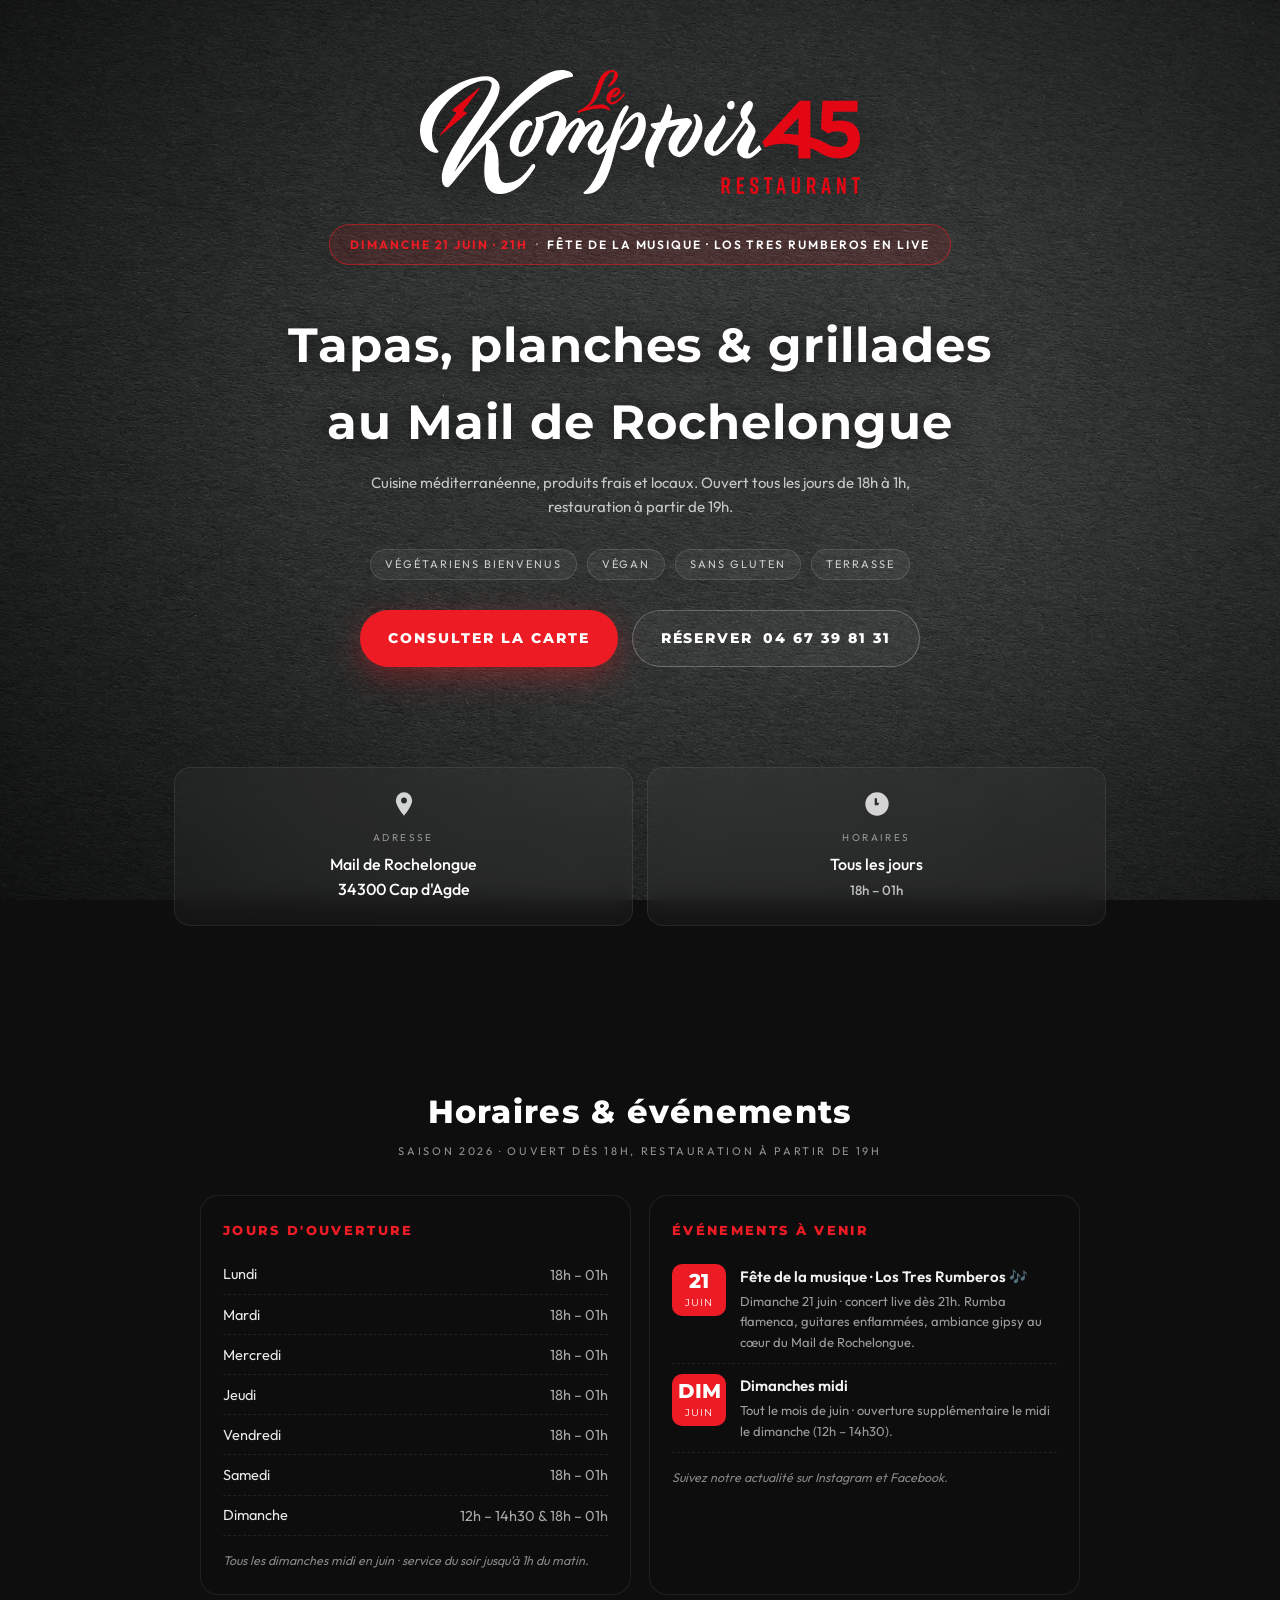
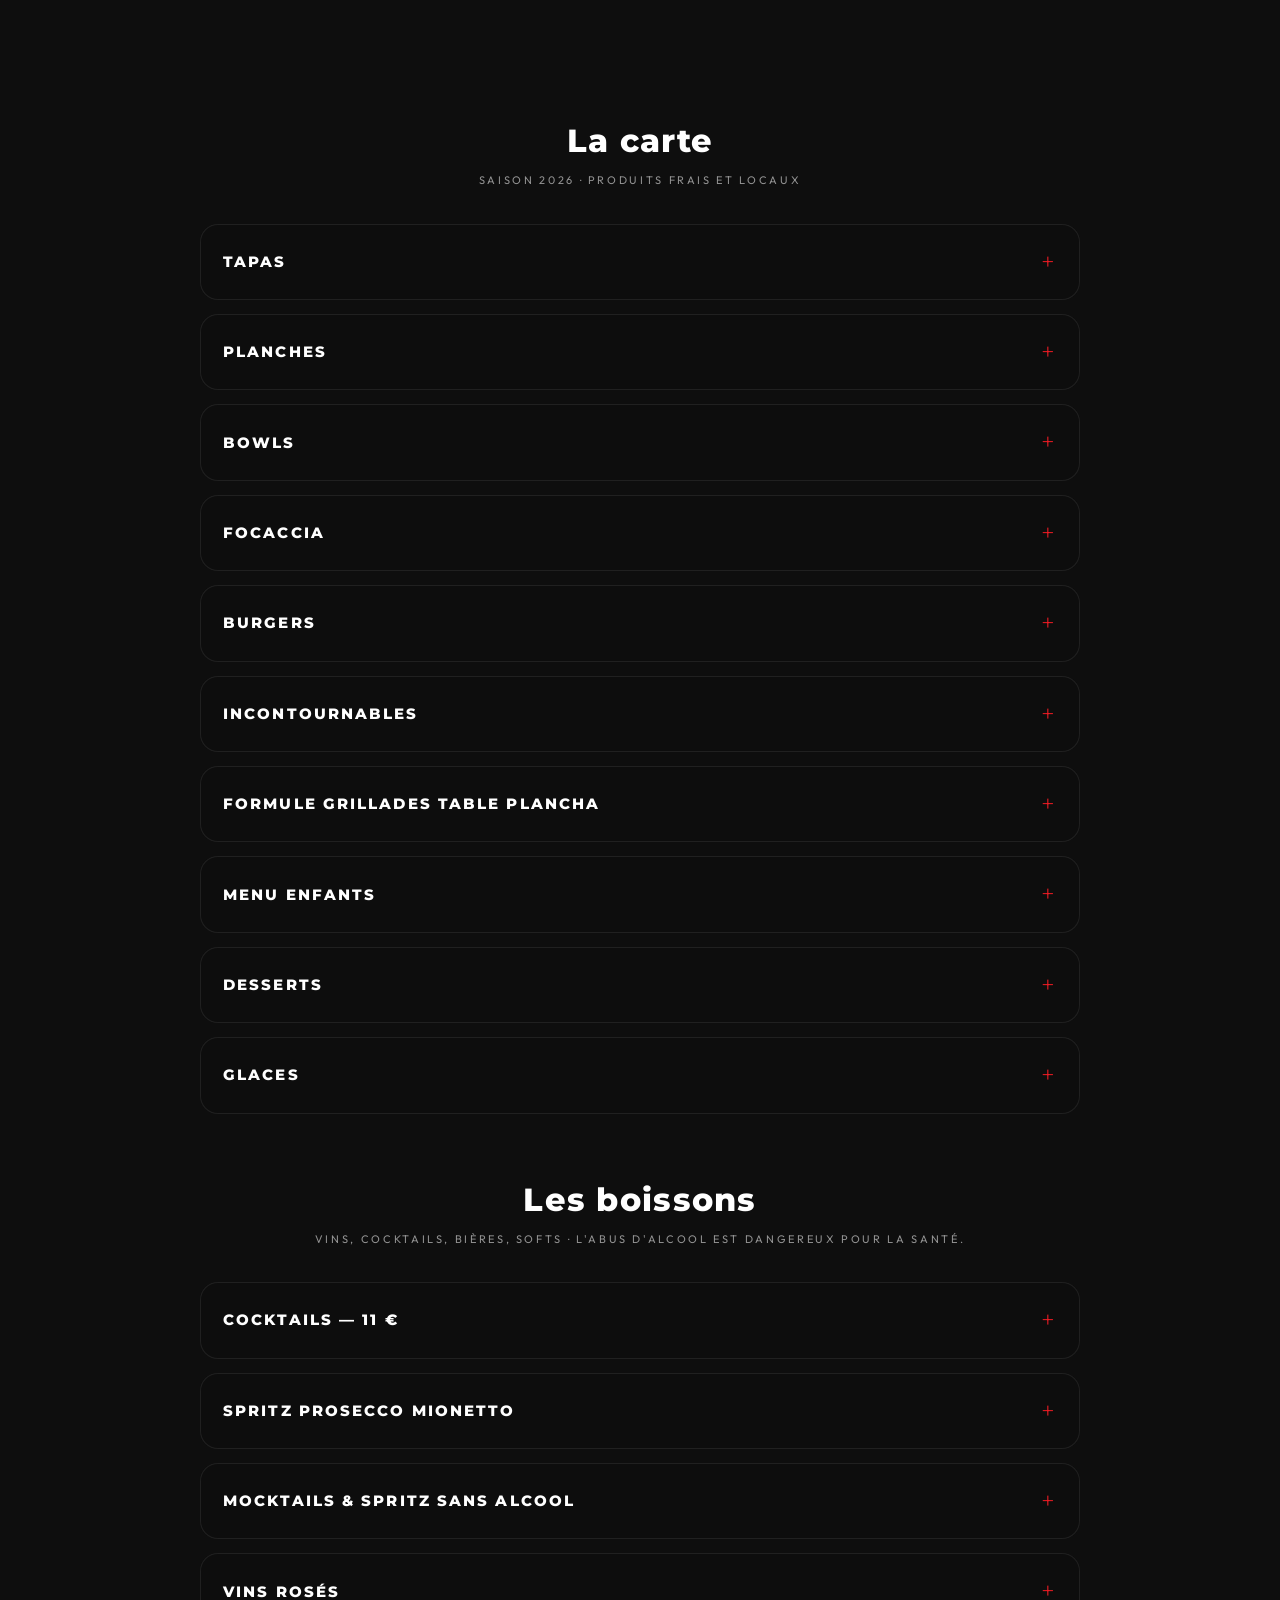
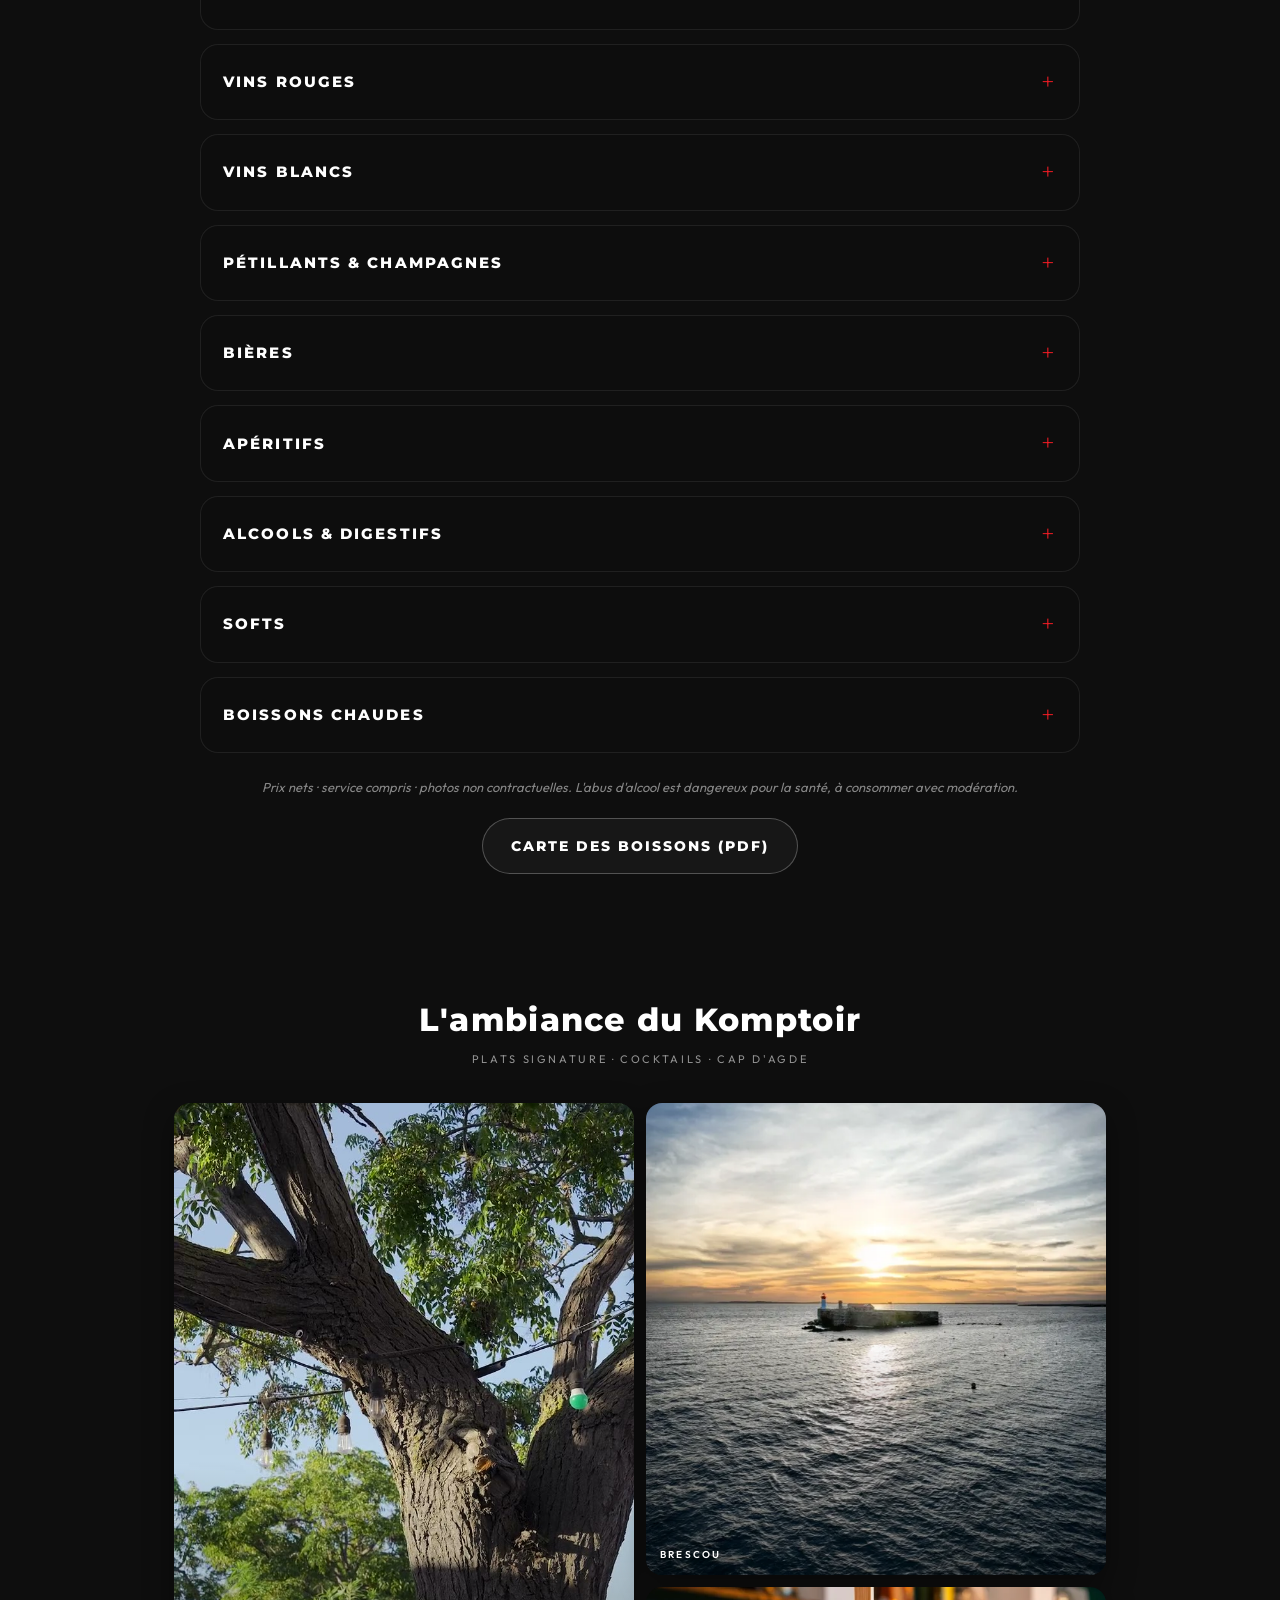
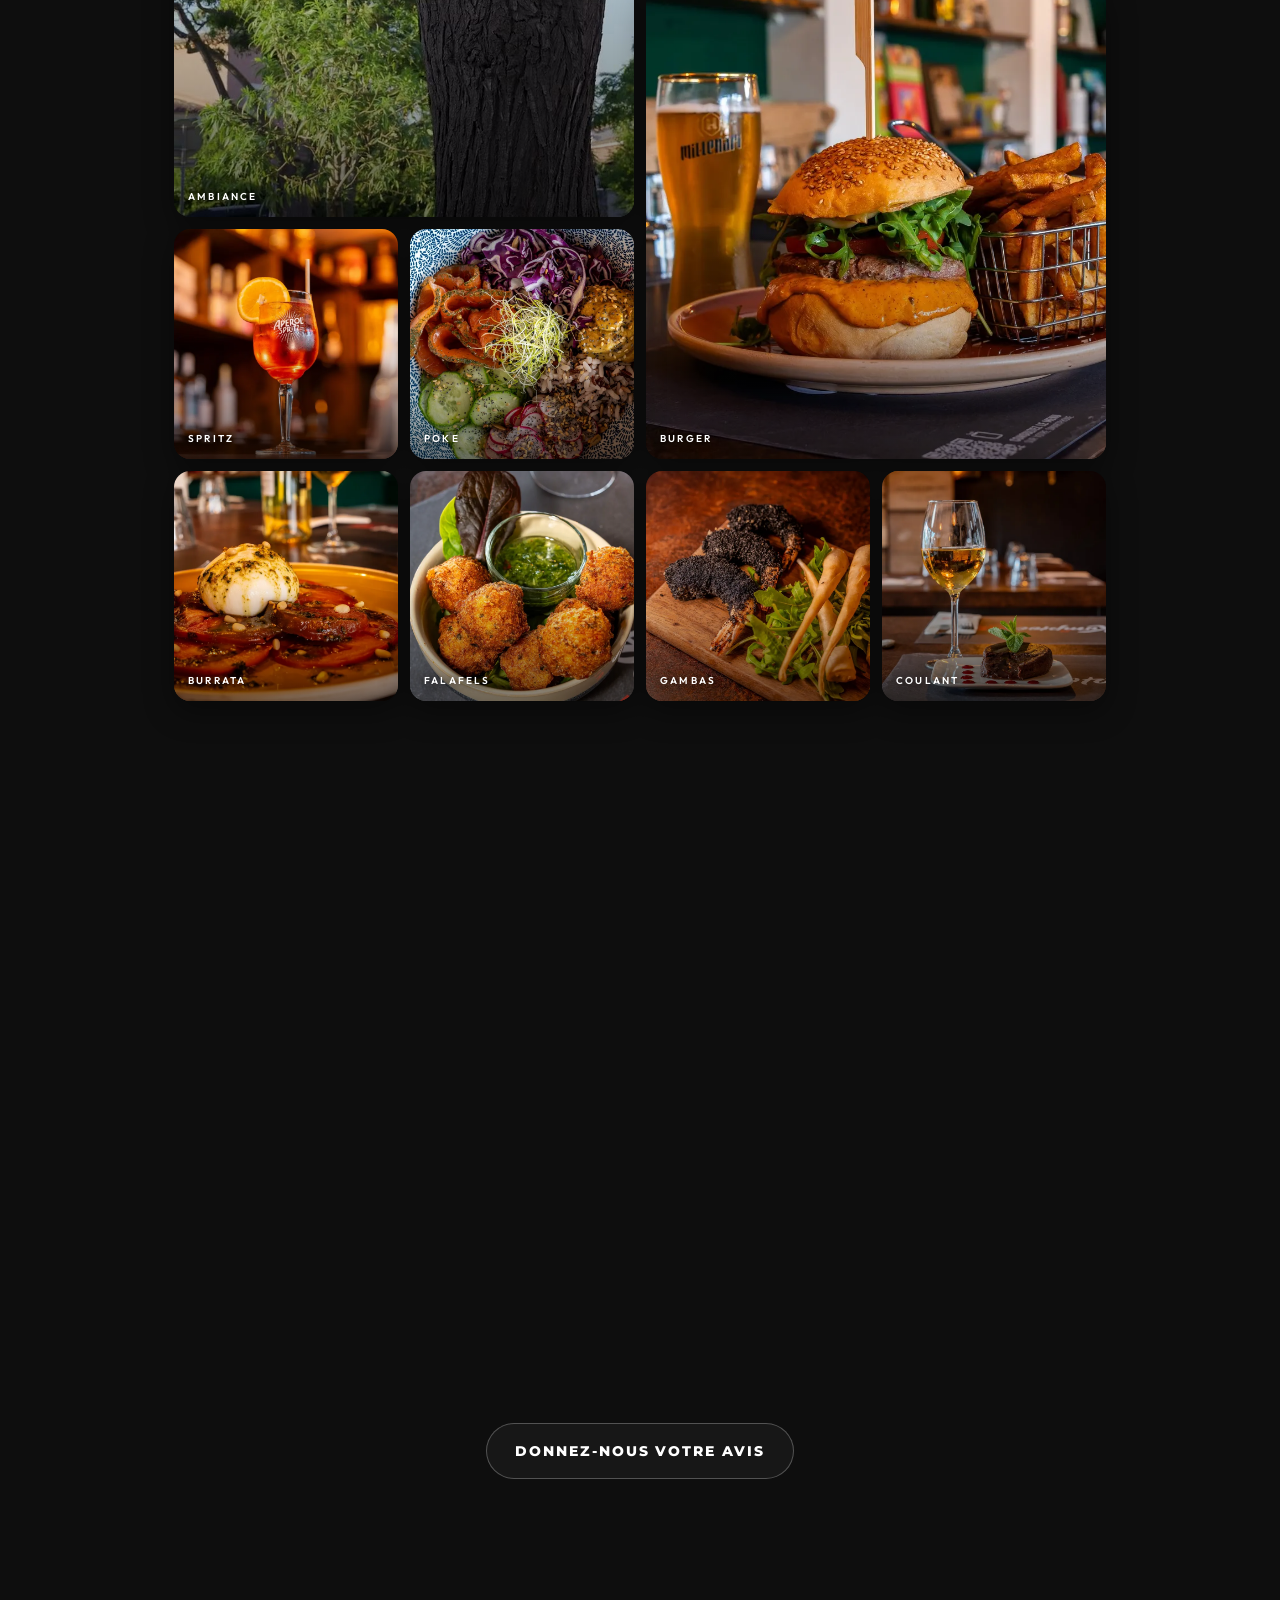
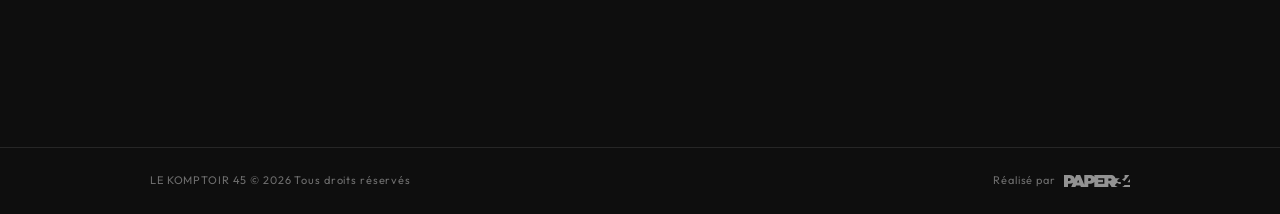
==== index.html @ 42a75622 "Horaires: ouvert tous les jours 18h-01h (mercredi rouvert)" ====
<!DOCTYPE html>
<html lang="fr-FR">
<head>
  <meta charset="UTF-8"/>
  <title>Le Komptoir 45 — Restaurant Cap d'Agde, Mail de Rochelongue | Tapas, Planches, Grillades</title>

  <!-- ============ SEO ============ -->
  <meta name="description" content="Restaurant Le Komptoir 45 au Mail de Rochelongue, Cap d'Agde (34300). Tapas ibériques, planches, bowls, focaccias, burgers et grillades à la plancha. Produits frais et locaux, options végétariennes et véganes. Ouvert dès 18h, restauration à partir de 19h. Ouvert tous les jours. Réservation 04 67 39 81 31."/>
  <meta name="keywords" content="restaurant Cap d'Agde, restaurant Mail de Rochelongue, Le Komptoir 45, tapas Cap d'Agde, planches ibériques Agde, restaurant bord de mer Cap d'Agde, plancha Cap d'Agde, restaurant végétarien Cap d'Agde, restaurant Agde 34300, poké bowl Agde, burger Cap d'Agde, restaurant Rochelongue"/>
  <meta name="author" content="Le Komptoir 45"/>
  <meta name="robots" content="index, follow, max-image-preview:large, max-snippet:-1, max-video-preview:-1"/>
  <meta name="googlebot" content="index, follow"/>
  <meta name="viewport" content="width=device-width, initial-scale=1, viewport-fit=cover"/>
  <meta name="theme-color" content="#0b0b0b"/>
  <link rel="canonical" href="https://lekomptoir45.fr/"/>
  <link rel="alternate" hreflang="fr-FR" href="https://lekomptoir45.fr/"/>
  <link rel="alternate" hreflang="x-default" href="https://lekomptoir45.fr/"/>

  <meta name="geo.region" content="FR-OCC"/>
  <meta name="geo.placename" content="Cap d'Agde, Agde, Hérault, Occitanie"/>
  <meta name="geo.position" content="43.27618073007092;3.486322193254308"/>
  <meta name="ICBM" content="43.27618073007092, 3.486322193254308"/>

  <meta property="og:type" content="restaurant.restaurant"/>
  <meta property="og:site_name" content="Le Komptoir 45"/>
  <meta property="og:title" content="Le Komptoir 45 — Restaurant au Mail de Rochelongue, Cap d'Agde"/>
  <meta property="og:description" content="Tapas, planches ibériques, bowls, focaccias et grillades à la plancha au cœur de Cap d'Agde. Ouvert dès 18h."/>
  <meta property="og:url" content="https://lekomptoir45.fr/"/>
  <meta property="og:locale" content="fr_FR"/>
  <meta property="og:image" content="https://lekomptoir45.fr/images/og-lekomptoir45.jpg"/>
  <meta property="og:image:alt" content="Le Komptoir 45 — Restaurant Cap d'Agde"/>
  <meta property="restaurant:contact_info:street_address" content="Mail de Rochelongue"/>
  <meta property="restaurant:contact_info:locality" content="Cap d'Agde"/>
  <meta property="restaurant:contact_info:postal_code" content="34300"/>
  <meta property="restaurant:contact_info:country_name" content="France"/>
  <meta property="restaurant:contact_info:phone_number" content="+33467398131"/>

  <meta name="twitter:card" content="summary_large_image"/>
  <meta name="twitter:title" content="Le Komptoir 45 — Restaurant Cap d'Agde, Mail de Rochelongue"/>
  <meta name="twitter:description" content="Tapas, planches, bowls et grillades à la plancha. Ouvert dès 18h."/>
  <meta name="twitter:image" content="https://lekomptoir45.fr/images/og-lekomptoir45.jpg"/>

  <link rel="icon" type="image/svg+xml" href="images/logo-lekomptoir45.svg"/>
  <link rel="apple-touch-icon" sizes="180x180" href="images/apple-touch-icon.png"/>
  <link rel="preload" as="image" href="images/fond-noir-lekomptoir45.webp" type="image/webp"/>
  <link rel="preconnect" href="https://elfsightcdn.com" crossorigin>
  <link rel="preconnect" href="https://core.service.elfsight.com" crossorigin>
  <link rel="dns-prefetch" href="https://static.elfsight.com">

  <!-- JSON-LD : Restaurant -->
  <script type="application/ld+json">
  {
    "@context": "https://schema.org",
    "@type": "Restaurant",
    "@id": "https://lekomptoir45.fr/#restaurant",
    "name": "Le Komptoir 45",
    "alternateName": "Komptoir 45",
    "description": "Restaurant au Mail de Rochelongue à Cap d'Agde. Tapas, planches ibériques, bowls, focaccias, burgers et grillades à la plancha. Cuisine méditerranéenne avec produits frais et locaux. Options végétariennes, véganes et sans gluten.",
    "url": "https://lekomptoir45.fr/",
    "telephone": "+33467398131",
    "image": [
      "https://lekomptoir45.fr/images/og-lekomptoir45.jpg",
      "https://lekomptoir45.fr/images/plats/burger.jpg",
      "https://lekomptoir45.fr/images/plats/poke-bowl.jpg"
    ],
    "logo": "https://lekomptoir45.fr/images/logo-lekomptoir45.svg",
    "priceRange": "€€",
    "currenciesAccepted": "EUR",
    "paymentAccepted": "Cash, Credit Card, Debit Card",
    "servesCuisine": ["Méditerranéenne", "Tapas", "Bistronomique", "Française", "Ibérique"],
    "acceptsReservations": "True",
    "address": {
      "@type": "PostalAddress",
      "streetAddress": "Mail de Rochelongue",
      "addressLocality": "Cap d'Agde",
      "addressRegion": "Occitanie",
      "postalCode": "34300",
      "addressCountry": "FR"
    },
    "geo": { "@type": "GeoCoordinates", "latitude": 43.27618073007092, "longitude": 3.486322193254308 },
    "hasMap": "https://maps.apple.com/?q=Mail+de+Rochelongue,+34300+Cap+d'Agde",
    "openingHoursSpecification": [
      {
        "@type": "OpeningHoursSpecification",
        "dayOfWeek": ["Monday","Tuesday","Wednesday","Thursday","Friday","Saturday","Sunday"],
        "opens": "18:00",
        "closes": "01:00"
      },
      {
        "@type": "OpeningHoursSpecification",
        "dayOfWeek": "Sunday",
        "opens": "12:00",
        "closes": "14:30",
        "validFrom": "2026-06-01",
        "validThrough": "2026-06-30",
        "description": "Service du midi tous les dimanches de juin"
      },
    ],
    "menu": "https://lekomptoir45.fr/assets/textes-a4-lekomptoir45.pdf",
    "hasMenu": {
      "@type": "Menu",
      "name": "Carte Le Komptoir 45",
      "inLanguage": "fr",
      "hasMenuSection": [
        { "@type": "MenuSection", "name": "Tapas", "hasMenuItem": [
          { "@type": "MenuItem", "name": "Pan con tomato", "offers": { "@type": "Offer", "price": "5.50", "priceCurrency": "EUR" } },
          { "@type": "MenuItem", "name": "Frites fraîches à la graisse de bœuf", "offers": { "@type": "Offer", "price": "6.00", "priceCurrency": "EUR" } },
          { "@type": "MenuItem", "name": "Tortilla pommes de terre oignons", "offers": { "@type": "Offer", "price": "6.50", "priceCurrency": "EUR" } },
          { "@type": "MenuItem", "name": "Frites de patates douces", "offers": { "@type": "Offer", "price": "7.50", "priceCurrency": "EUR" } },
          { "@type": "MenuItem", "name": "Piment del padron", "offers": { "@type": "Offer", "price": "7.50", "priceCurrency": "EUR" } },
          { "@type": "MenuItem", "name": "Tenders de poulet ou de colin multigrains", "offers": { "@type": "Offer", "price": "8.50", "priceCurrency": "EUR" } },
          { "@type": "MenuItem", "name": "Croquettes de jambon ibérique", "offers": { "@type": "Offer", "price": "8.50", "priceCurrency": "EUR" } },
          { "@type": "MenuItem", "name": "Falafels sauce tahini", "image": "https://lekomptoir45.fr/images/plats/falafels.jpg", "suitableForDiet": ["https://schema.org/VeganDiet","https://schema.org/GlutenFreeDiet"], "offers": { "@type": "Offer", "price": "8.50", "priceCurrency": "EUR" } },
          { "@type": "MenuItem", "name": "Guacamole maison et tortillas", "offers": { "@type": "Offer", "price": "8.50", "priceCurrency": "EUR" } },
          { "@type": "MenuItem", "name": "Houmous maison et ses toasts", "offers": { "@type": "Offer", "price": "8.50", "priceCurrency": "EUR" } },
          { "@type": "MenuItem", "name": "Camembert rôti", "offers": { "@type": "Offer", "price": "9.00", "priceCurrency": "EUR" } },
          { "@type": "MenuItem", "name": "Acras de morue antillais", "offers": { "@type": "Offer", "price": "9.50", "priceCurrency": "EUR" } }
        ]},
        { "@type": "MenuSection", "name": "Planches", "hasMenuItem": [
          { "@type": "MenuItem", "name": "Planche mixte ibérique (charcuteries et fromages)", "offers": { "@type": "Offer", "price": "21.00", "priceCurrency": "EUR" } },
          { "@type": "MenuItem", "name": "Planche de la mer", "offers": { "@type": "Offer", "price": "21.00", "priceCurrency": "EUR" } },
          { "@type": "MenuItem", "name": "Planche Terre-Mer", "offers": { "@type": "Offer", "price": "21.00", "priceCurrency": "EUR" } },
          { "@type": "MenuItem", "name": "Planche jambon Coche (petite)", "offers": { "@type": "Offer", "price": "9.50", "priceCurrency": "EUR" } },
          { "@type": "MenuItem", "name": "Planche jambon Coche (grande)", "offers": { "@type": "Offer", "price": "18.00", "priceCurrency": "EUR" } },
          { "@type": "MenuItem", "name": "Planche de fromages ibériques (petite)", "offers": { "@type": "Offer", "price": "11.00", "priceCurrency": "EUR" } },
          { "@type": "MenuItem", "name": "Planche de fromages ibériques (grande)", "offers": { "@type": "Offer", "price": "21.00", "priceCurrency": "EUR" } },
          { "@type": "MenuItem", "name": "Planche de charcuterie ibérique (petite)", "offers": { "@type": "Offer", "price": "11.00", "priceCurrency": "EUR" } },
          { "@type": "MenuItem", "name": "Planche de charcuterie ibérique (grande)", "offers": { "@type": "Offer", "price": "21.00", "priceCurrency": "EUR" } }
        ]},
        { "@type": "MenuSection", "name": "Bowls", "hasMenuItem": [
          { "@type": "MenuItem", "name": "Poke bowl saumon gravlax ou thon", "image": "https://lekomptoir45.fr/images/plats/poke-bowl.jpg", "offers": { "@type": "Offer", "price": "20.00", "priceCurrency": "EUR" } },
          { "@type": "MenuItem", "name": "Falafels bowl", "suitableForDiet": "https://schema.org/VeganDiet", "offers": { "@type": "Offer", "price": "20.00", "priceCurrency": "EUR" } },
          { "@type": "MenuItem", "name": "Poke tenders au poulet ou au colin multigrains", "offers": { "@type": "Offer", "price": "20.00", "priceCurrency": "EUR" } }
        ]},
        { "@type": "MenuSection", "name": "Focaccia (pain artisanal Boulangerie MI.CA)", "hasMenuItem": [
          { "@type": "MenuItem", "name": "Focaccia ibérique (1 part)", "offers": { "@type": "Offer", "price": "9.00", "priceCurrency": "EUR" } },
          { "@type": "MenuItem", "name": "Focaccia ibérique (2 parts)", "offers": { "@type": "Offer", "price": "17.00", "priceCurrency": "EUR" } },
          { "@type": "MenuItem", "name": "Focaccia nordique saumon gravlax (1 part)", "offers": { "@type": "Offer", "price": "9.00", "priceCurrency": "EUR" } },
          { "@type": "MenuItem", "name": "Focaccia nordique saumon gravlax (2 parts)", "offers": { "@type": "Offer", "price": "17.00", "priceCurrency": "EUR" } },
          { "@type": "MenuItem", "name": "Focaccia grecque houmous féta (1 part)", "offers": { "@type": "Offer", "price": "9.00", "priceCurrency": "EUR" } },
          { "@type": "MenuItem", "name": "Focaccia grecque houmous féta (2 parts)", "offers": { "@type": "Offer", "price": "17.00", "priceCurrency": "EUR" } }
        ]},
        { "@type": "MenuSection", "name": "Burgers (pain artisanal Boulangerie MI.CA, frites fraîches ou salade)", "hasMenuItem": [
          { "@type": "MenuItem", "name": "Burger du Komptoir 45 (steak haché 150g, Comté)", "image": "https://lekomptoir45.fr/images/plats/burger.jpg", "offers": { "@type": "Offer", "price": "21.00", "priceCurrency": "EUR" } },
          { "@type": "MenuItem", "name": "Fish burger daurade fraîche", "offers": { "@type": "Offer", "price": "21.00", "priceCurrency": "EUR" } },
          { "@type": "MenuItem", "name": "Chicken burger (poulet haché aux saveurs antillaises)", "offers": { "@type": "Offer", "price": "21.00", "priceCurrency": "EUR" } },
          { "@type": "MenuItem", "name": "Burger végan", "suitableForDiet": "https://schema.org/VeganDiet", "offers": { "@type": "Offer", "price": "21.00", "priceCurrency": "EUR" } }
        ]},
        { "@type": "MenuSection", "name": "Incontournables", "hasMenuItem": [
          { "@type": "MenuItem", "name": "Camembert rôti, jambon ibérique Coche, frites fraîches", "offers": { "@type": "Offer", "price": "19.00", "priceCurrency": "EUR" } },
          { "@type": "MenuItem", "name": "Burrata crémeuse, tomates, pesto maison, pignons", "offers": { "@type": "Offer", "price": "20.00", "priceCurrency": "EUR" } },
          { "@type": "MenuItem", "name": "Tartare de thon", "offers": { "@type": "Offer", "price": "22.00", "priceCurrency": "EUR" } },
          { "@type": "MenuItem", "name": "Tentacules de poulpe grillées", "offers": { "@type": "Offer", "price": "22.00", "priceCurrency": "EUR" } },
          { "@type": "MenuItem", "name": "Tataki de thon", "offers": { "@type": "Offer", "price": "24.00", "priceCurrency": "EUR" } },
          { "@type": "MenuItem", "name": "Tataki de bœuf", "offers": { "@type": "Offer", "price": "24.00", "priceCurrency": "EUR" } }
        ]},
        { "@type": "MenuSection", "name": "Formule grillades table plancha (sur réservation, min. 2 personnes)", "hasMenuItem": [
          { "@type": "MenuItem", "name": "Trilogie de viandes (bœuf, agneau, poulet mariné) — Boucherie MB Boutonnier", "offers": { "@type": "Offer", "price": "34.90", "priceCurrency": "EUR" } },
          { "@type": "MenuItem", "name": "Trilogie de poissons (saumon ou espadon, thon mariné, gambas) — AGA La Poissonnerie", "offers": { "@type": "Offer", "price": "34.90", "priceCurrency": "EUR" } }
        ]},
        { "@type": "MenuSection", "name": "Menu enfants", "hasMenuItem": [
          { "@type": "MenuItem", "name": "Menu enfants (steak haché ou tenders ou filet de daurade + frites + 1 boule de glace + sirop)", "offers": { "@type": "Offer", "price": "14.00", "priceCurrency": "EUR" } }
        ]},
        { "@type": "MenuSection", "name": "Desserts", "hasMenuItem": [
          { "@type": "MenuItem", "name": "Cœur coulant chocolat Komptoir 45", "image": "https://lekomptoir45.fr/images/plats/coeur-coulant-chocolat.jpg", "offers": { "@type": "Offer", "price": "8.50", "priceCurrency": "EUR" } },
          { "@type": "MenuItem", "name": "Crumble aux fruits de saison", "offers": { "@type": "Offer", "price": "8.50", "priceCurrency": "EUR" } },
          { "@type": "MenuItem", "name": "Tartelette citron meringuée artisanale", "offers": { "@type": "Offer", "price": "8.50", "priceCurrency": "EUR" } },
          { "@type": "MenuItem", "name": "Kolonel (sorbet citron arrosé Belvédère)", "offers": { "@type": "Offer", "price": "11.00", "priceCurrency": "EUR" } },
          { "@type": "MenuItem", "name": "Kréole (vanille arrosée Diplomático)", "offers": { "@type": "Offer", "price": "11.00", "priceCurrency": "EUR" } },
          { "@type": "MenuItem", "name": "Keppermint (menthe pépites chocolat, Get 27)", "offers": { "@type": "Offer", "price": "11.00", "priceCurrency": "EUR" } },
          { "@type": "MenuItem", "name": "Kafé (boule café arrosée Bailey's)", "offers": { "@type": "Offer", "price": "11.00", "priceCurrency": "EUR" } }
        ]},
        { "@type": "MenuSection", "name": "Glaces artisanales Altiflore", "hasMenuItem": [
          { "@type": "MenuItem", "name": "1 boule", "offers": { "@type": "Offer", "price": "2.50", "priceCurrency": "EUR" } },
          { "@type": "MenuItem", "name": "2 boules", "offers": { "@type": "Offer", "price": "4.00", "priceCurrency": "EUR" } },
          { "@type": "MenuItem", "name": "3 boules", "offers": { "@type": "Offer", "price": "6.00", "priceCurrency": "EUR" } }
        ]}
      ]
    },
    "sameAs": ["https://www.instagram.com/lekomptoir45/","https://www.facebook.com/Le-Komptoir45-107644928642322"],
    "amenityFeature": [
      { "@type": "LocationFeatureSpecification", "name": "Végétarien", "value": true },
      { "@type": "LocationFeatureSpecification", "name": "Végan", "value": true },
      { "@type": "LocationFeatureSpecification", "name": "Sans gluten", "value": true },
      { "@type": "LocationFeatureSpecification", "name": "Terrasse", "value": true },
      { "@type": "LocationFeatureSpecification", "name": "Réservation", "value": true }
    ]
  }
  </script>

  <script type="application/ld+json">
  {
    "@context": "https://schema.org",
    "@type": "Organization",
    "@id": "https://lekomptoir45.fr/#organization",
    "name": "Le Komptoir 45",
    "url": "https://lekomptoir45.fr/",
    "logo": "https://lekomptoir45.fr/images/logo-lekomptoir45.svg",
    "sameAs": ["https://www.instagram.com/lekomptoir45/","https://www.facebook.com/Le-Komptoir45-107644928642322"]
  }
  </script>

  <script type="application/ld+json">
  {
    "@context": "https://schema.org",
    "@type": "MusicEvent",
    "name": "Fête de la musique au Komptoir 45 — Los Tres Rumberos",
    "description": "Concert live des gipsys Los Tres Rumberos pour la Fête de la musique : rumba flamenca, guitares enflammées au cœur du Mail de Rochelongue, Cap d'Agde.",
    "startDate": "2026-06-21T21:00:00+02:00",
    "endDate": "2026-06-22T01:00:00+02:00",
    "eventAttendanceMode": "https://schema.org/OfflineEventAttendanceMode",
    "eventStatus": "https://schema.org/EventScheduled",
    "location": { "@type": "Place", "name": "Le Komptoir 45 — Mail de Rochelongue",
      "address": { "@type": "PostalAddress", "streetAddress": "Mail de Rochelongue", "addressLocality": "Cap d'Agde", "postalCode": "34300", "addressCountry": "FR" } },
    "performer": { "@type": "MusicGroup", "name": "Los Tres Rumberos", "genre": "Rumba flamenca" },
    "image": "https://lekomptoir45.fr/images/og-lekomptoir45.jpg",
    "organizer": { "@id": "https://lekomptoir45.fr/#organization" },
    "offers": { "@type": "Offer", "url": "https://lekomptoir45.fr/", "availability": "https://schema.org/InStock", "price": "0", "priceCurrency": "EUR", "validFrom": "2026-05-01T00:00:00+02:00" }
  }
  </script>

  <script type="application/ld+json">
  {
    "@context": "https://schema.org",
    "@type": "FAQPage",
    "mainEntity": [
      { "@type": "Question", "name": "Où se trouve Le Komptoir 45 à Cap d'Agde ?", "acceptedAnswer": { "@type": "Answer", "text": "Le Komptoir 45 est situé Mail de Rochelongue, 34300 Cap d'Agde, à proximité immédiate de la plage." } },
      { "@type": "Question", "name": "Quels sont les horaires d'ouverture ?", "acceptedAnswer": { "@type": "Answer", "text": "Le restaurant est ouvert tous les jours de 18h à 1h du matin. Restauration à partir de 19h. En juin : ouverture également le midi tous les dimanches." } },
      { "@type": "Question", "name": "Faut-il réserver ?", "acceptedAnswer": { "@type": "Answer", "text": "La réservation est conseillée, particulièrement en haute saison. Téléphone : 04 67 39 81 31. Pour les grillades à la plancha (trilogies), la réservation est obligatoire (minimum 2 personnes)." } },
      { "@type": "Question", "name": "Proposez-vous des options végétariennes, véganes ou sans gluten ?", "acceptedAnswer": { "@type": "Answer", "text": "Oui. Falafels, houmous, guacamole, falafels bowl, burger végan et plusieurs tapas sont végans. La carte propose également des plats végétariens et sans gluten." } },
      { "@type": "Question", "name": "Quel type de cuisine proposez-vous ?", "acceptedAnswer": { "@type": "Answer", "text": "Cuisine méditerranéenne avec influences ibériques : tapas, planches, bowls, focaccias, burgers maison, grillades à la plancha, desserts maison et glaces artisanales Altiflore." } },
      { "@type": "Question", "name": "Quel est le budget moyen par personne ?", "acceptedAnswer": { "@type": "Answer", "text": "Comptez environ 25 à 40 € par personne pour un repas complet." } }
    ]
  }
  </script>

  <script type="application/ld+json">
  { "@context":"https://schema.org","@type":"WebSite","@id":"https://lekomptoir45.fr/#website","url":"https://lekomptoir45.fr/","name":"Le Komptoir 45","inLanguage":"fr-FR","publisher":{"@id":"https://lekomptoir45.fr/#organization"} }
  </script>

  <script type="application/ld+json">
  {
    "@context":"https://schema.org",
    "@type":"BreadcrumbList",
    "itemListElement":[
      {"@type":"ListItem","position":1,"name":"Accueil","item":"https://lekomptoir45.fr/"},
      {"@type":"ListItem","position":2,"name":"Carte","item":"https://lekomptoir45.fr/assets/textes-a4-lekomptoir45.pdf"},
      {"@type":"ListItem","position":3,"name":"Boissons","item":"https://lekomptoir45.fr/assets/boissons-lekomptoir45.pdf"}
    ]
  }
  </script>
  <!-- ============ /SEO ============ -->

  <!-- Fonts Google (Outfit + Montserrat en remplacement des Muse fonts) -->
  <link rel="preconnect" href="https://fonts.googleapis.com">
  <link rel="preconnect" href="https://fonts.gstatic.com" crossorigin>
  <link href="https://fonts.googleapis.com/css2?family=Outfit:wght@300;400;500;600;700&family=Montserrat:wght@400;600;800&display=swap" rel="stylesheet">

  <style>
    /* ============ RESET / BASE ============ */
    *,*::before,*::after{ box-sizing:border-box; margin:0; padding:0; }
    html{ scroll-behavior:smooth; }
    body{
      font-family:"Outfit","Helvetica Neue",Arial,sans-serif;
      color:#e9e9e9; line-height:1.6;
      background:#0e0e0e url("images/fond-noir-lekomptoir45.webp") no-repeat center center fixed;
      background-size:cover;
      min-height:100vh;
      -webkit-font-smoothing:antialiased;
      overflow-x:hidden;
    }
    /* Fallback JPEG si navigateur sans WebP */
    @supports not (background-image: url("[data-uri]")) {
      body{ background-image:url("images/fond-noir-lekomptoir45.jpg"); }
    }
    body::before{
      content:""; position:fixed; inset:0; z-index:-1;
      background:radial-gradient(ellipse at center, rgba(0,0,0,0) 40%, rgba(0,0,0,.55) 100%);
      pointer-events:none;
    }
    img,svg,video{ display:block; max-width:100%; }
    a{ color:inherit; text-decoration:none; }
    button{ font:inherit; cursor:pointer; border:0; background:none; color:inherit; }

    /* ============ TYPO ============ */
    h1,h2,h3{
      font-family:"Montserrat",Arial,sans-serif; font-weight:800; letter-spacing:.02em;
      text-wrap:balance;
    }
    p{ text-wrap:pretty; }
    .eyebrow{
      font-size:11px; letter-spacing:.28em; text-transform:uppercase;
      color:rgba(255,255,255,.55); font-weight:500;
    }
    /* Empêche les chasses moches sur mobile : pas de coupure milieu pour ces blocs */
    .nowrap{ white-space:nowrap; }
    .keep{ white-space:nowrap; }

    /* ============ LAYOUT ============ */
    .wrap{ width:100%; max-width:980px; margin:0 auto; padding:0 24px; }
    section{ position:relative; padding:60px 0; }
    @media (max-width:600px){ section{ padding:40px 0; } .wrap{ padding:0 18px; } }

    /* ============ HERO ============ */
    .hero{ padding-top:60px; text-align:center; }
    .hero .logo{
      width:min(440px,78vw); height:auto; margin:10px auto 30px;
      filter:drop-shadow(0 8px 30px rgba(0,0,0,.5));
    }
    .hero-banner{
      display:inline-flex; gap:8px; flex-wrap:wrap; justify-content:center;
      margin:0 auto 24px;
      padding:10px 20px; border-radius:999px;
      background:rgba(237,28,36,.12); border:1px solid rgba(237,28,36,.55);
      color:#fff; font-weight:600; letter-spacing:.16em; text-transform:uppercase;
      font-size:12px;
    }
    .hero-banner strong{ color:#ED1C24; font-weight:700; }
    .hero-banner .nowrap + .nowrap::before{ content:"·"; opacity:.5; margin-right:8px; }
    @media (max-width:380px){
      .hero-banner{ font-size:11px; letter-spacing:.12em; padding:10px 16px; }
    }
    .hero h1{
      font-size:clamp(28px,5vw,48px);
      color:#fff; margin:18px 0 10px; font-weight:700;
      text-shadow:0 2px 20px rgba(0,0,0,.6);
    }
    .hero-sub{
      color:rgba(255,255,255,.72); font-size:15px; max-width:540px; margin:0 auto 30px;
    }
    .hero-tags{ display:flex; justify-content:center; gap:10px; flex-wrap:wrap; margin-bottom:30px; }
    .tag{
      padding:6px 14px; border-radius:999px; font-size:11px; letter-spacing:.18em;
      text-transform:uppercase; color:rgba(255,255,255,.75);
      background:rgba(255,255,255,.05); border:1px solid rgba(255,255,255,.12);
    }

    /* ============ CTA BUTTONS ============ */
    .cta{
      display:inline-flex; align-items:center; justify-content:center; gap:10px;
      padding:16px 28px; border-radius:999px;
      font-family:"Montserrat",sans-serif; font-weight:800; font-size:14px;
      letter-spacing:.14em; text-transform:uppercase;
      transition:all .3s cubic-bezier(.2,.8,.2,1);
      white-space:nowrap;
    }
    @media (max-width:420px){
      .cta{ padding:14px 20px; font-size:12px; letter-spacing:.1em; }
    }
    .cta-primary{
      background:#ED1C24; color:#fff;
      box-shadow:0 10px 30px rgba(237,28,36,.35);
    }
    .cta-primary:hover{ transform:translateY(-2px); background:#fff; color:#ED1C24; box-shadow:0 14px 40px rgba(237,28,36,.5); }
    .cta-ghost{
      background:rgba(255,255,255,.04); color:#fff;
      border:1px solid rgba(255,255,255,.25);
    }
    .cta-ghost:hover{ background:#fff; color:#0b0b0b; transform:translateY(-2px); }
    .cta-row{ display:flex; gap:14px; justify-content:center; flex-wrap:wrap; }

    /* ============ INFO CARDS ============ */
    .info-grid{
      display:grid; grid-template-columns:repeat(2,1fr); gap:14px;
      margin:40px 0;
    }
    @media (max-width:700px){ .info-grid{ grid-template-columns:1fr; } }
    .info-card{
      padding:22px 20px; border-radius:16px;
      background:rgba(255,255,255,.03); border:1px solid rgba(255,255,255,.08);
      backdrop-filter:blur(12px); -webkit-backdrop-filter:blur(12px);
      text-align:center; transition:all .3s ease;
    }
    .info-card:hover{ background:rgba(255,255,255,.06); transform:translateY(-3px); border-color:rgba(255,255,255,.16); }
    .info-card .icon{ width:28px; height:28px; margin:0 auto 12px; opacity:.8; fill:#fff; }
    .info-card .label{
      display:block; font-size:10px; letter-spacing:.24em; text-transform:uppercase;
      color:rgba(255,255,255,.5); margin-bottom:6px;
    }
    .info-card .value{
      display:block; font-size:16px; color:#fff; font-weight:500;
    }
    .info-card a{ color:#fff; }

    /* ============ SECTIONS ============ */
    .section-head{ text-align:center; margin-bottom:34px; }
    .section-head h2{
      font-size:clamp(22px,2.6vw,32px); color:#fff;
      letter-spacing:.04em; margin-bottom:6px;
    }
    .section-head p{
      font-size:11px; color:rgba(255,255,255,.55);
      letter-spacing:.24em; text-transform:uppercase;
    }

    /* ============ PRIVATISATION ============ */
    .priva{
      padding:40px 30px; border-radius:20px;
      background:linear-gradient(135deg, rgba(237,28,36,.08) 0%, rgba(158,135,92,.08) 100%);
      border:1px solid rgba(255,255,255,.08);
      text-align:center;
    }
    .priva h2{ color:#fff; font-size:clamp(20px,2.4vw,28px); margin-bottom:14px; }
    .priva p{ color:rgba(255,255,255,.75); max-width:560px; margin:0 auto 8px; font-size:15px; }

    /* ============ REVIEWS (Elfsight) ============ */
    .reviews-wrap{ margin:30px auto; }
    .elfsight-app-914de7cb-68f6-4c89-a47f-7109ba994a37,
    .elfsight-app-a5b64838-2257-441a-9a51-f435f4245e3b{
      background:transparent !important;
      max-width:820px; margin:0 auto; padding:8px 0;
      --ef-background-color:transparent;
      --ef-card-background:rgba(255,255,255,.04);
      --ef-text-color:#e9e9e9;
      --ef-accent-color:#ED1C24;
      color-scheme:dark;
    }

    /* ============ BENTO ============ */
    .bento-grid{
      display:grid; gap:12px;
      grid-template-columns:repeat(4,1fr);
      grid-template-rows:repeat(5,230px);
      grid-template-areas:
        "v v w w"
        "v v w w"
        "v v b b"
        "s1 s2 b b"
        "s3 s4 s5 s6";
    }
    .tile{
      position:relative; overflow:hidden; border-radius:16px;
      background:#0e0e0e; box-shadow:0 10px 30px rgba(0,0,0,.4);
      transition:transform .4s cubic-bezier(.2,.8,.2,1), box-shadow .4s ease;
    }
    .tile::after{
      content:""; position:absolute; inset:0; pointer-events:none;
      background:linear-gradient(to top, rgba(0,0,0,.5) 0%, rgba(0,0,0,0) 50%);
      transition:opacity .35s ease;
    }
    .tile:hover{ transform:translateY(-5px); box-shadow:0 18px 44px rgba(0,0,0,.55); }
    .tile img, .tile video{ width:100%; height:100%; object-fit:cover; transition:transform 1.2s ease; }
    .tile:hover img{ transform:scale(1.06); }
    .tile .cap{
      position:absolute; left:14px; bottom:12px; z-index:2;
      font-size:10px; letter-spacing:.22em; font-weight:600;
      color:#fff; text-transform:uppercase;
      text-shadow:0 1px 8px rgba(0,0,0,.9);
    }
    .t-video{ grid-area:v; }
    .t-wide { grid-area:w; }
    .t-big  { grid-area:b; }
    .t-s1{ grid-area:s1; } .t-s2{ grid-area:s2; }
    .t-s3{ grid-area:s3; } .t-s4{ grid-area:s4; }
    .t-s5{ grid-area:s5; } .t-s6{ grid-area:s6; }
    @media (max-width:700px){
      .bento-grid{
        grid-template-columns:repeat(2,1fr);
        grid-template-rows:repeat(9,200px);
        grid-template-areas:
          "v v"
          "v v"
          "w w"
          "w w"
          "b b"
          "b b"
          "s1 s2"
          "s3 s4"
          "s5 s6";
      }
    }

    /* ============ SOCIAL ============ */
    .social{ display:flex; gap:20px; justify-content:center; margin-top:40px; }
    .social a{
      display:flex; align-items:center; justify-content:center;
      width:68px; height:68px; border-radius:50%;
      background:rgba(255,255,255,.05); border:1px solid rgba(255,255,255,.12);
      transition:all .3s ease;
    }
    .social a:hover{ background:#fff; transform:translateY(-3px); }
    .social a:hover svg{ fill:#0b0b0b; }
    .social svg{ width:28px; height:28px; fill:rgba(255,255,255,.85); transition:fill .3s ease; }

    /* ============ FOOTER (inspiré chiringuito) ============ */
    footer{
      border-top:1px solid rgba(255,255,255,.1);
      padding:24px 24px calc(24px + env(safe-area-inset-bottom));
      margin-top:40px;
    }
    .footer-row{
      max-width:980px; margin:0 auto;
      display:flex; align-items:center; justify-content:space-between;
      gap:12px; flex-wrap:wrap;
      font-size:11px; color:rgba(255,255,255,.4); letter-spacing:.08em;
    }
    .footer-row a{
      display:inline-flex; align-items:center; gap:8px;
      color:rgba(255,255,255,.4); transition:color .3s ease;
    }
    .footer-row a:hover{ color:rgba(255,255,255,.75); }
    .footer-row img{ height:12px; width:auto; opacity:.55; }
    @media (max-width:500px){
      .footer-row{ justify-content:center; text-align:center; }
    }

    /* ============ FAB FLOTTANTS ============ */
    .fab-stack{ display:none; }
    @media (max-width:768px), (pointer:coarse) and (max-width:1024px){
      .fab-stack{
        display:flex; flex-direction:column; align-items:center; gap:12px;
        position:fixed; right:16px; z-index:200;
        bottom:calc(20px + env(safe-area-inset-bottom));
      }
    }
    .fab{
      display:flex; align-items:center; justify-content:center;
      width:52px; height:52px; border-radius:50%;
      background:rgba(20,20,20,.78); color:#fff;
      border:1px solid rgba(255,255,255,.14);
      backdrop-filter:blur(14px); -webkit-backdrop-filter:blur(14px);
      box-shadow:0 10px 28px rgba(0,0,0,.45);
      transition:transform .25s cubic-bezier(.2,.8,.2,1), background .25s ease;
    }
    .fab:active{ transform:scale(.9); }
    .fab svg{ width:22px; height:22px; fill:#fff; }
    .fab-primary{
      width:64px; height:64px;
      background:#ED1C24; border-color:rgba(255,255,255,.25);
      box-shadow:0 14px 34px rgba(237,28,36,.45);
      position:relative;
    }
    .fab-primary svg{ width:26px; height:26px; }
    /* halo pulsant sur le CTA principal */
    .fab-primary::before{
      content:""; position:absolute; inset:-4px; border-radius:50%;
      border:2px solid rgba(237,28,36,.55);
      animation:fabPulse 2.2s ease-out infinite;
    }
    @keyframes fabPulse{
      0%{ transform:scale(1); opacity:.8; }
      100%{ transform:scale(1.35); opacity:0; }
    }
    @media (prefers-reduced-motion:reduce){
      .fab-primary::before{ animation:none; }
    }

    /* ============ CARTE / MENU ============ */
    .menu-list{ display:flex; flex-direction:column; gap:14px; max-width:880px; margin:0 auto; }
    .menu-cat{
      background:rgba(15,15,15,.72);
      border:1px solid rgba(255,255,255,.08);
      border-radius:18px; overflow:hidden;
      backdrop-filter:blur(10px); -webkit-backdrop-filter:blur(10px);
    }
    .menu-cat[open]{ border-color:rgba(237,28,36,.45); }
    .menu-cat > summary{
      list-style:none; cursor:pointer;
      display:flex; align-items:center; justify-content:space-between;
      padding:18px 22px; font-family:"Montserrat",sans-serif;
      font-size:15px; font-weight:800; letter-spacing:.14em; text-transform:uppercase;
      color:#fff;
    }
    .menu-cat > summary::-webkit-details-marker{ display:none; }
    .menu-cat > summary::after{
      content:"+"; font-size:24px; font-weight:300; color:#ED1C24;
      transition:transform .3s ease;
    }
    .menu-cat[open] > summary::after{ content:"−"; transform:rotate(180deg); }
    .menu-items{ padding:0 22px 20px 22px; display:flex; flex-direction:column; gap:14px; }
    .menu-item{
      display:grid; grid-template-columns:1fr auto; gap:8px 16px;
      padding-bottom:12px; border-bottom:1px dashed rgba(255,255,255,.08);
    }
    .menu-item:last-child{ border-bottom:none; padding-bottom:0; }
    .menu-name{ font-weight:600; color:#f3f3f3; font-size:15px; }
    .menu-name .badge{
      display:inline-block; margin-left:6px; padding:1px 6px;
      font-size:10px; font-weight:700; letter-spacing:.08em;
      background:rgba(237,28,36,.18); color:#ff6b72; border-radius:4px;
      text-transform:uppercase; vertical-align:middle;
    }
    .menu-desc{ grid-column:1/-1; color:rgba(233,233,233,.62); font-size:13.5px; line-height:1.5; }
    .menu-price{ font-family:"Montserrat",sans-serif; font-weight:800; color:#ED1C24; font-size:15px; white-space:nowrap; }
    .menu-note{
      text-align:center; margin-top:24px; font-size:13px;
      color:rgba(233,233,233,.55); font-style:italic;
    }
    @media (max-width:600px){
      .menu-cat > summary{ padding:16px 18px; font-size:13px; }
      .menu-items{ padding:0 18px 18px 18px; }
      .menu-name, .menu-price{ font-size:14.5px; }
      .menu-desc{ font-size:13px; }
    }

    /* ============ AGENDA / HORAIRES ============ */
    .agenda-grid{
      display:grid; grid-template-columns:repeat(2,1fr); gap:18px;
      max-width:880px; margin:0 auto;
    }
    @media (max-width:700px){ .agenda-grid{ grid-template-columns:1fr; } }
    .agenda-card{
      background:rgba(15,15,15,.72);
      border:1px solid rgba(255,255,255,.08);
      border-radius:18px; padding:24px 22px;
      backdrop-filter:blur(10px); -webkit-backdrop-filter:blur(10px);
    }
    .agenda-card h3{
      font-family:"Montserrat",sans-serif;
      font-size:13px; letter-spacing:.18em; text-transform:uppercase;
      color:#ED1C24; margin-bottom:14px; font-weight:800;
    }
    .agenda-card .row{
      display:flex; justify-content:space-between; gap:14px;
      padding:8px 0; border-bottom:1px dashed rgba(255,255,255,.08);
      font-size:14.5px;
    }
    .agenda-card .row:last-child{ border-bottom:none; }
    .agenda-card .row span:last-child{ color:rgba(233,233,233,.7); white-space:nowrap; }
    .event-item{
      display:flex; gap:14px; align-items:flex-start;
      padding:10px 0; border-bottom:1px dashed rgba(255,255,255,.08);
    }
    .event-item:last-child{ border-bottom:none; }
    .event-date{
      flex-shrink:0; width:54px; text-align:center;
      background:#ED1C24; color:#fff; border-radius:10px; padding:6px 0;
      font-family:"Montserrat",sans-serif; line-height:1.1;
    }
    .event-date strong{ display:block; font-size:20px; font-weight:800; }
    .event-date span{ font-size:10px; letter-spacing:.12em; text-transform:uppercase; }
    .event-info strong{ display:block; font-weight:600; color:#f3f3f3; font-size:15px; }
    .event-info span{ display:block; color:rgba(233,233,233,.65); font-size:13px; margin-top:2px; }

    /* ============ REVEAL ANIM ============ */
    .reveal{ opacity:0; transform:translateY(30px); transition:opacity .8s ease, transform .8s ease; }
    .reveal.is-visible{ opacity:1; transform:translateY(0); }
    @media (prefers-reduced-motion:reduce){
      *,*::before,*::after{ animation-duration:.01ms !important; transition-duration:.01ms !important; }
      .reveal{ opacity:1; transform:none; }
    }
  </style>
</head>
<body>

  <!-- ============ HERO ============ -->
  <header class="hero">
    <div class="wrap">
      <img class="logo" src="images/logo-lekomptoir45.svg" alt="Le Komptoir 45 — Cap d'Agde"/>

<div class="hero-banner">
        <span class="nowrap"><strong>Dimanche 21 juin · 21h</strong></span>
        <span class="nowrap">Fête de la musique · Los Tres Rumberos en live</span>
      </div>

      <h1>Tapas, planches &amp; grillades au Mail&nbsp;de&nbsp;Rochelongue</h1>
      <p class="hero-sub">Cuisine méditerranéenne, produits frais et locaux. Ouvert tous les jours de 18h à 1h, restauration à partir de 19h.</p>

      <div class="hero-tags">
        <span class="tag">Végétariens bienvenus</span>
        <span class="tag">Végan</span>
        <span class="tag">Sans gluten</span>
        <span class="tag">Terrasse</span>
      </div>

      <div class="cta-row">
        <a class="cta cta-primary" href="#carte">
          Consulter la carte
        </a>
        <a class="cta cta-ghost" href="tel:+33467398131">
          <span class="nowrap">Réserver</span>
          <span class="nowrap">04&nbsp;67&nbsp;39&nbsp;81&nbsp;31</span>
        </a>
      </div>
    </div>
  </header>

  <!-- ============ INFOS RAPIDES ============ -->
  <section>
    <div class="wrap">
      <div class="info-grid reveal">
        <a class="info-card" href="https://maps.apple.com/?q=Mail+de+Rochelongue,+34300+Cap+d'Agde&ll=43.27618,3.48632" target="_blank" rel="noopener">
          <svg class="icon" viewBox="0 0 24 24" aria-hidden="true"><path d="M12 2a7 7 0 0 0-7 7c0 5 7 13 7 13s7-8 7-13a7 7 0 0 0-7-7zm0 9.5a2.5 2.5 0 1 1 0-5 2.5 2.5 0 0 1 0 5z"/></svg>
          <span class="label">Adresse</span>
          <span class="value">Mail de Rochelongue<br>34300 Cap d'Agde</span>
        </a>
        <div class="info-card">
          <svg class="icon" viewBox="0 0 24 24" aria-hidden="true"><path d="M12 2a10 10 0 1 0 10 10A10 10 0 0 0 12 2zm1 11h-3V7h2v4h2z"/></svg>
          <span class="label">Horaires</span>
          <span class="value">Tous les jours<br><small style="opacity:.7">18h – 01h</small></span>
        </div>
      </div>
    </div>
  </section>

  <!-- ============ AGENDA ============ -->
  <section id="agenda">
    <div class="wrap">
      <div class="section-head reveal">
        <h2>Horaires &amp; événements</h2>
        <p>Saison 2026 · ouvert dès 18h, restauration à partir de 19h</p>
      </div>
      <div class="agenda-grid reveal">

        <div class="agenda-card">
          <h3>Jours d'ouverture</h3>
          <div class="row"><span>Lundi</span><span>18h – 01h</span></div>
          <div class="row"><span>Mardi</span><span>18h – 01h</span></div>
          <div class="row"><span>Mercredi</span><span>18h – 01h</span></div>
          <div class="row"><span>Jeudi</span><span>18h – 01h</span></div>
          <div class="row"><span>Vendredi</span><span>18h – 01h</span></div>
          <div class="row"><span>Samedi</span><span>18h – 01h</span></div>
          <div class="row"><span>Dimanche</span><span>12h – 14h30 &amp; 18h – 01h</span></div>
          <p style="margin-top:14px; font-size:12.5px; color:rgba(233,233,233,.55); font-style:italic">Tous les dimanches midi en juin · service du soir jusqu'à 1h du matin.</p>
        </div>

        <div class="agenda-card">
          <h3>Événements à venir</h3>
          <div class="event-item">
            <div class="event-date"><strong>21</strong><span>Juin</span></div>
            <div class="event-info">
              <strong>Fête de la musique · Los Tres Rumberos 🎶</strong>
              <span>Dimanche 21 juin · concert live dès 21h. Rumba flamenca, guitares enflammées, ambiance gipsy au cœur du Mail de Rochelongue.</span>
            </div>
          </div>
          <div class="event-item">
            <div class="event-date"><strong>DIM</strong><span>Juin</span></div>
            <div class="event-info">
              <strong>Dimanches midi</strong>
              <span>Tout le mois de juin · ouverture supplémentaire le midi le dimanche (12h – 14h30).</span>
            </div>
          </div>
          <p style="margin-top:14px; font-size:12.5px; color:rgba(233,233,233,.55); font-style:italic">Suivez notre actualité sur Instagram et Facebook.</p>
        </div>

      </div>
    </div>
  </section>

  <!-- ============ CARTE ============ -->
  <section id="carte">
    <div class="wrap">
      <div class="section-head reveal">
        <h2>La carte</h2>
        <p>Saison 2026 · produits frais et locaux</p>
      </div>
      <div class="menu-list reveal">

        <details class="menu-cat">
          <summary>Tapas</summary>
          <div class="menu-items">
            <div class="menu-item"><span class="menu-name">Pan con tomato</span><span class="menu-price">5,50&nbsp;€</span></div>
            <div class="menu-item"><span class="menu-name">Frites fraîches</span><span class="menu-price">6,00&nbsp;€</span><span class="menu-desc">À la graisse de bœuf.</span></div>
            <div class="menu-item"><span class="menu-name">Tortilla</span><span class="menu-price">6,50&nbsp;€</span><span class="menu-desc">Pommes de terre, oignons.</span></div>
            <div class="menu-item"><span class="menu-name">Frites de patates douces</span><span class="menu-price">7,50&nbsp;€</span></div>
            <div class="menu-item"><span class="menu-name">Piment del padron</span><span class="menu-price">7,50&nbsp;€</span></div>
            <div class="menu-item"><span class="menu-name">Tenders de poulet ou de colin multigrains</span><span class="menu-price">8,50&nbsp;€</span><span class="menu-desc">Sauce sweet and sour.</span></div>
            <div class="menu-item"><span class="menu-name">Croquettes de jambon ibérique</span><span class="menu-price">8,50&nbsp;€</span></div>
            <div class="menu-item"><span class="menu-name">Falafels sauce tahini <span class="badge">Végan · Sans gluten</span></span><span class="menu-price">8,50&nbsp;€</span></div>
            <div class="menu-item"><span class="menu-name">Guacamole maison et tortillas</span><span class="menu-price">8,50&nbsp;€</span></div>
            <div class="menu-item"><span class="menu-name">Houmous maison et ses toasts</span><span class="menu-price">8,50&nbsp;€</span></div>
            <div class="menu-item"><span class="menu-name">Camembert rôti</span><span class="menu-price">9,00&nbsp;€</span></div>
            <div class="menu-item"><span class="menu-name">Acras de morue antillais</span><span class="menu-price">9,50&nbsp;€</span></div>
          </div>
        </details>

        <details class="menu-cat">
          <summary>Planches</summary>
          <div class="menu-items">
            <div class="menu-item"><span class="menu-name">Planche mixte ibérique</span><span class="menu-price">21,00&nbsp;€</span><span class="menu-desc">Charcuteries et fromages.</span></div>
            <div class="menu-item"><span class="menu-name">Planche de la mer</span><span class="menu-price">21,00&nbsp;€</span><span class="menu-desc">Pépites d'encornets sel et poivre, fritures de calamars, crevettes mini twister, crevettes kuro, saumon gravlax maison.</span></div>
            <div class="menu-item"><span class="menu-name">Planche Terre-Mer</span><span class="menu-price">21,00&nbsp;€</span><span class="menu-desc">Morcilla séchée, coppa, Fuet, friture de calamars, saumon gravlax, colin multigrains.</span></div>
            <div class="menu-item"><span class="menu-name">Planche jambon « Coche »</span><span class="menu-price">9,50&nbsp;€ · 18,00&nbsp;€</span><span class="menu-desc">Pan con tomate. Petite / Grande.</span></div>
            <div class="menu-item"><span class="menu-name">Planche de fromages ibériques</span><span class="menu-price">11,00&nbsp;€ · 21,00&nbsp;€</span><span class="menu-desc">Et son confit de figue. Petite / Grande.</span></div>
            <div class="menu-item"><span class="menu-name">Planche de charcuterie ibérique</span><span class="menu-price">11,00&nbsp;€ · 21,00&nbsp;€</span><span class="menu-desc">Jambon « Coche », morcilla séchée, coppa, Fuet, chorizo. Petite / Grande.</span></div>
          </div>
        </details>

        <details class="menu-cat">
          <summary>Bowls</summary>
          <div class="menu-items">
            <div class="menu-item"><span class="menu-name">Poke bowl</span><span class="menu-price">20,00&nbsp;€</span><span class="menu-desc">Riz de Camargue, saumon gravlax ou thon (en tartare) AGA La Poissonnerie, guacamole, choux rouge, concombre, radis, vinaigrette asiatique maison, mélange de graines.</span></div>
            <div class="menu-item"><span class="menu-name">Falafels bowl <span class="badge">Végan</span></span><span class="menu-price">20,00&nbsp;€</span><span class="menu-desc">Quinoa, falafels, guacamole, houmous, choux rouge, tomates cerises, roquette, sauce tahini, mélange de graines.</span></div>
            <div class="menu-item"><span class="menu-name">Poke tenders au poulet ou au colin multigrains</span><span class="menu-price">20,00&nbsp;€</span><span class="menu-desc">Riz de Camargue ou quinoa, choux rouge, jeunes pousses, guacamole, tomates cerises, vinaigrette maison et aigre-douce, mélange de graines.</span></div>
          </div>
        </details>

        <details class="menu-cat">
          <summary>Focaccia</summary>
          <div class="menu-items">
            <div class="menu-item"><span class="menu-name">Focaccia ibérique</span><span class="menu-price">9,00&nbsp;€ · 17,00&nbsp;€</span><span class="menu-desc">Base stracciatella, jambon ibérique « Coche », tomates séchées, roquette, mélange de graines.</span></div>
            <div class="menu-item"><span class="menu-name">Focaccia nordique</span><span class="menu-price">9,00&nbsp;€ · 17,00&nbsp;€</span><span class="menu-desc">Base guacamole maison, saumon gravlax AGA La Poissonnerie, jeunes pousses, mélange de graines.</span></div>
            <div class="menu-item"><span class="menu-name">Focaccia grecque</span><span class="menu-price">9,00&nbsp;€ · 17,00&nbsp;€</span><span class="menu-desc">Base houmous maison, féta, miel, tomates cerises, roquette, mélange de graines.</span></div>
          </div>
        </details>

        <details class="menu-cat">
          <summary>Burgers</summary>
          <div class="menu-items">
            <div class="menu-item"><span class="menu-name">Burger du Komptoir 45</span><span class="menu-price">21,00&nbsp;€</span><span class="menu-desc">Pain artisanal, steak haché façon bouchère 150 g, Comté, tomates séchées, roquette, sauce maison.</span></div>
            <div class="menu-item"><span class="menu-name">Fish burger</span><span class="menu-price">21,00&nbsp;€</span><span class="menu-desc">Double filet de daurade fraîche AGA La Poissonnerie, cheddar, tomates séchées, roquette, sauce maison.</span></div>
            <div class="menu-item"><span class="menu-name">Chicken burger</span><span class="menu-price">21,00&nbsp;€</span><span class="menu-desc">Poulet haché maison aux saveurs antillaises, tomates séchées, jeunes pousses, sauce maison.</span></div>
            <div class="menu-item"><span class="menu-name">Burger végan <span class="badge">Végan</span></span><span class="menu-price">21,00&nbsp;€</span><span class="menu-desc">Croustillant végétalien, fromage végan saveur emmental, tomates séchées, roquette, sauce barbecue maison.</span></div>
          </div>
        </details>

        <details class="menu-cat">
          <summary>Incontournables</summary>
          <div class="menu-items">
            <div class="menu-item"><span class="menu-name">Camembert rôti</span><span class="menu-price">19,00&nbsp;€</span><span class="menu-desc">Jambon ibérique « Coche », frites fraîches, salade.</span></div>
            <div class="menu-item"><span class="menu-name">Burrata crémeuse</span><span class="menu-price">20,00&nbsp;€</span><span class="menu-desc">Assortiment de tomates, pesto maison, pignons.</span></div>
            <div class="menu-item"><span class="menu-name">Tartare de thon</span><span class="menu-price">22,00&nbsp;€</span><span class="menu-desc">Selon arrivage, AGA La Poissonnerie.</span></div>
            <div class="menu-item"><span class="menu-name">Tentacules de poulpe grillées</span><span class="menu-price">22,00&nbsp;€</span><span class="menu-desc">Selon arrivage, AGA La Poissonnerie.</span></div>
            <div class="menu-item"><span class="menu-name">Tataki de thon</span><span class="menu-price">24,00&nbsp;€</span><span class="menu-desc">Selon arrivage, AGA La Poissonnerie.</span></div>
            <div class="menu-item"><span class="menu-name">Tataki de bœuf</span><span class="menu-price">24,00&nbsp;€</span><span class="menu-desc">Selon arrivage, Boucherie MB Boutonnier.</span></div>
          </div>
        </details>

        <details class="menu-cat">
          <summary>Formule grillades table plancha</summary>
          <div class="menu-items">
            <div class="menu-item"><span class="menu-name">Trilogie de viandes — Boucherie MB Boutonnier</span><span class="menu-price">34,90&nbsp;€</span><span class="menu-desc">Morceau de bœuf, côte d'agneau, poulet mariné. + vos légumes à griller.</span></div>
            <div class="menu-item"><span class="menu-name">Trilogie de poissons — AGA La Poissonnerie</span><span class="menu-price">34,90&nbsp;€</span><span class="menu-desc">Saumon ou espadon selon arrivage, thon mariné, gambas. + vos légumes à griller.</span></div>
            <div class="menu-item"><span class="menu-desc"><em>Sur réservation, minimum 2 personnes. Une trilogie par personne.</em></span></div>
          </div>
        </details>

        <details class="menu-cat">
          <summary>Menu enfants</summary>
          <div class="menu-items">
            <div class="menu-item"><span class="menu-name">Steak haché façon bouchère, ou tenders, ou filet de daurade AGA La Poissonnerie</span><span class="menu-price">14,00&nbsp;€</span><span class="menu-desc">+ frites fraîches + 1 boule de glace + sirop au choix.</span></div>
          </div>
        </details>

        <details class="menu-cat">
          <summary>Desserts</summary>
          <div class="menu-items">
            <div class="menu-item"><span class="menu-name">Cœur coulant chocolat Komptoir 45</span><span class="menu-price">8,50&nbsp;€</span></div>
            <div class="menu-item"><span class="menu-name">Crumble aux fruits</span><span class="menu-price">8,50&nbsp;€</span><span class="menu-desc">Selon saison.</span></div>
            <div class="menu-item"><span class="menu-name">Tartelette citron meringuée</span><span class="menu-price">8,50&nbsp;€</span><span class="menu-desc">Fabrication artisanale Boulangerie MI.CA.</span></div>
            <div class="menu-item"><span class="menu-name">Kolonel</span><span class="menu-price">11,00&nbsp;€</span><span class="menu-desc">1 boule sorbet citron, arrosée de Belvédère.</span></div>
            <div class="menu-item"><span class="menu-name">Kréole</span><span class="menu-price">11,00&nbsp;€</span><span class="menu-desc">1 boule vanille, arrosée de Diplomático.</span></div>
            <div class="menu-item"><span class="menu-name">Keppermint</span><span class="menu-price">11,00&nbsp;€</span><span class="menu-desc">1 boule menthe pépites de chocolat, arrosée de Get 27.</span></div>
            <div class="menu-item"><span class="menu-name">Kafé</span><span class="menu-price">11,00&nbsp;€</span><span class="menu-desc">1 boule café, arrosée de Bailey's.</span></div>
          </div>
        </details>

        <details class="menu-cat">
          <summary>Glaces</summary>
          <div class="menu-items">
            <div class="menu-item"><span class="menu-name">Boules</span><span class="menu-price">2,50&nbsp;€ · 4,00&nbsp;€ · 6,00&nbsp;€</span><span class="menu-desc">x1 / x2 / x3 — Chocolat de Tanzanie, menthe pépites, fraise Senga, café de Colombie, vanille Bourbon, citron de Sicile et Menton, caramel fleur de sel, rhum-raisin, P'tits Dragons arôme bonbon.</span></div>
            <div class="menu-item"><span class="menu-name">Supplément chantilly</span><span class="menu-price">1,00&nbsp;€</span></div>
          </div>
        </details>

      </div>

      <div class="section-head reveal" style="margin-top:60px">
        <h2>Les boissons</h2>
        <p>Vins, cocktails, bières, softs · L'abus d'alcool est dangereux pour la santé.</p>
      </div>
      <div class="menu-list reveal">

        <details class="menu-cat">
          <summary>Cocktails — 11&nbsp;€</summary>
          <div class="menu-items">
            <div class="menu-item"><span class="menu-name">Croqueuse Spring</span><span class="menu-price">11,00&nbsp;€</span><span class="menu-desc">La Croqueuse, rhum blanc, sirop de pêche, jus de citron vert, eau gazeuse.</span></div>
            <div class="menu-item"><span class="menu-name">Mentheuse Montrose</span><span class="menu-price">11,00&nbsp;€</span><span class="menu-desc">La Mentheuse, gin, jus de citron jaune, purée d'abricot.</span></div>
            <div class="menu-item"><span class="menu-name">Pulpeuse Spritz</span><span class="menu-price">11,00&nbsp;€</span><span class="menu-desc">La Pulpeuse, Prosecco, eau gazeuse.</span></div>
            <div class="menu-item"><span class="menu-name">K45</span><span class="menu-price">11,00&nbsp;€</span><span class="menu-desc">Vodka, Malibu, jus d'ananas, purée de fruits rouges.</span></div>
            <div class="menu-item"><span class="menu-name">Mojito</span><span class="menu-price">11,00&nbsp;€</span><span class="menu-desc">Rhum blanc, citron vert, sucre de canne, menthe fraîche, eau gazeuse, Angostura.</span></div>
            <div class="menu-item"><span class="menu-name">Cuba Libre</span><span class="menu-price">11,00&nbsp;€</span><span class="menu-desc">Rhum ambré, citron vert, Coca-Cola.</span></div>
            <div class="menu-item"><span class="menu-name">Piña Colada</span><span class="menu-price">11,00&nbsp;€</span><span class="menu-desc">Rhum Guadeloupe, jus d'ananas, crème, parfum coco.</span></div>
            <div class="menu-item"><span class="menu-name">Margarita</span><span class="menu-price">11,00&nbsp;€</span><span class="menu-desc">Tequila, Triple sec, jus de citron vert.</span></div>
            <div class="menu-item"><span class="menu-name">Tequila Sunrise</span><span class="menu-price">11,00&nbsp;€</span><span class="menu-desc">Tequila, jus d'orange, sirop de grenadine.</span></div>
            <div class="menu-item"><span class="menu-name">Sex on the Beach</span><span class="menu-price">11,00&nbsp;€</span><span class="menu-desc">Vodka, liqueur de pêche, jus d'orange, jus de cranberry.</span></div>
            <div class="menu-item"><span class="menu-name">Moscow Mule</span><span class="menu-price">11,00&nbsp;€</span><span class="menu-desc">Vodka, Schweppes Sélection ginger beer & chili, citron vert.</span></div>
            <div class="menu-item"><span class="menu-name">London Mule</span><span class="menu-price">11,00&nbsp;€</span><span class="menu-desc">Gin, ginger beer & chili, citron vert.</span></div>
            <div class="menu-item"><span class="menu-name">Caribbean Mule</span><span class="menu-price">11,00&nbsp;€</span><span class="menu-desc">Trois Rivières, ginger beer & chili, citron vert.</span></div>
            <div class="menu-item"><span class="menu-name">Ti Punch</span><span class="menu-price">11,00&nbsp;€</span><span class="menu-desc">Trois Rivières, citron vert, sucre de canne.</span></div>
            <div class="menu-item"><span class="menu-name">Caïpirinha</span><span class="menu-price">11,00&nbsp;€</span><span class="menu-desc">Cachaça, citron vert, sucre de canne.</span></div>
            <div class="menu-item"><span class="menu-name">Gin Fizz</span><span class="menu-price">11,00&nbsp;€</span><span class="menu-desc">Gin, citron jaune, sirop sucre de canne, eau gazeuse.</span></div>
            <div class="menu-item"><span class="menu-name">Gin Schweppes Sélection</span><span class="menu-price">11,00&nbsp;€</span><span class="menu-desc">Pomelo, Tonic & touch of lime, Tonic hibiscus.</span></div>
            <div class="menu-item"><span class="menu-name">Whisky Coca</span><span class="menu-price">11,00&nbsp;€</span><span class="menu-desc">Ballantine's.</span></div>
            <div class="menu-item"><span class="menu-name">Malibu Ananas</span><span class="menu-price">11,00&nbsp;€</span></div>
            <div class="menu-item"><span class="menu-name">Santo Libre</span><span class="menu-price">11,00&nbsp;€</span><span class="menu-desc">Rhum ambré, citron vert, limonade.</span></div>
            <div class="menu-item"><span class="menu-name">Bikini</span><span class="menu-price">11,00&nbsp;€</span><span class="menu-desc">Rhum Guadeloupe, ananas, citron, pastèque, banane, framboise, Tequila, Gin.</span></div>
            <div class="menu-item"><span class="menu-name">69</span><span class="menu-price">11,00&nbsp;€</span><span class="menu-desc">Rhum Guadeloupe, ananas, goyave, pitaya, rhum, gingembre.</span></div>
            <div class="menu-item"><span class="menu-name">Blue Lagoon</span><span class="menu-price">11,00&nbsp;€</span><span class="menu-desc">Vodka, Curaçao, citron jaune.</span></div>
            <div class="menu-item"><span class="menu-name">Melly Berry</span><span class="menu-price">11,00&nbsp;€</span><span class="menu-desc">Vodka, liqueur de framboise, ananas, fraise, pêche, orange, framboise.</span></div>
          </div>
        </details>

        <details class="menu-cat">
          <summary>Spritz Prosecco Mionetto</summary>
          <div class="menu-items">
            <div class="menu-item"><span class="menu-name">Aperitivo</span><span class="menu-price">8,50&nbsp;€</span></div>
            <div class="menu-item"><span class="menu-name">Campari</span><span class="menu-price">8,50&nbsp;€</span></div>
            <div class="menu-item"><span class="menu-name">Pomelo</span><span class="menu-price">8,50&nbsp;€</span></div>
            <div class="menu-item"><span class="menu-name">Hugo</span><span class="menu-price">8,50&nbsp;€</span><span class="menu-desc">Sureau.</span></div>
            <div class="menu-item"><span class="menu-name">Limoncello</span><span class="menu-price">8,50&nbsp;€</span></div>
            <div class="menu-item"><span class="menu-name">Purple</span><span class="menu-price">8,50&nbsp;€</span><span class="menu-desc">Framboise, fraise, citron, violette, myrtille, mûre.</span></div>
            <div class="menu-item"><span class="menu-name">Solare</span><span class="menu-price">8,50&nbsp;€</span><span class="menu-desc">Citron, romarin.</span></div>
            <div class="menu-item"><span class="menu-name">Mandarancino</span><span class="menu-price">8,50&nbsp;€</span><span class="menu-desc">Mandarine.</span></div>
            <div class="menu-item"><span class="menu-name">Aperitivo Royal</span><span class="menu-price">10,50&nbsp;€</span></div>
            <div class="menu-item"><span class="menu-name">Campari Royal</span><span class="menu-price">10,50&nbsp;€</span></div>
          </div>
        </details>

        <details class="menu-cat">
          <summary>Mocktails &amp; spritz sans alcool</summary>
          <div class="menu-items">
            <div class="menu-item"><span class="menu-name">Spritz Aperitivo sans alcool</span><span class="menu-price">8,50&nbsp;€</span></div>
            <div class="menu-item"><span class="menu-name">Spritz Purple sans alcool</span><span class="menu-price">8,50&nbsp;€</span><span class="menu-desc">Framboise, fraise, citron, violette, myrtille, mûre.</span></div>
            <div class="menu-item"><span class="menu-name">Spritz Pomelo sans alcool</span><span class="menu-price">8,50&nbsp;€</span></div>
            <div class="menu-item"><span class="menu-name">Caribbean Sun</span><span class="menu-price">9,00&nbsp;€</span><span class="menu-desc">Jus d'orange, parfums mangue, ananas, kiwi, orange.</span></div>
            <div class="menu-item"><span class="menu-name">Coconut King</span><span class="menu-price">9,00&nbsp;€</span><span class="menu-desc">Jus d'ananas, crème, saveur coco.</span></div>
            <div class="menu-item"><span class="menu-name">Jungle Green</span><span class="menu-price">9,00&nbsp;€</span><span class="menu-desc">Jus d'orange, kiwi, banane, pomme verte, orange.</span></div>
            <div class="menu-item"><span class="menu-name">Koyo</span><span class="menu-price">9,00&nbsp;€</span><span class="menu-desc">Jus de pomme, fraise, melon, banane, citron, vanille.</span></div>
            <div class="menu-item"><span class="menu-name">Paradise Dream</span><span class="menu-price">9,00&nbsp;€</span><span class="menu-desc">Jus d'ananas, fraise, framboise, pêche blanche.</span></div>
            <div class="menu-item"><span class="menu-name">Purple</span><span class="menu-price">9,00&nbsp;€</span><span class="menu-desc">Framboise, fraise, citron, violette, myrtille, mûre, eau gazeuse.</span></div>
            <div class="menu-item"><span class="menu-name">Virgin Mojito</span><span class="menu-price">9,00&nbsp;€</span><span class="menu-desc">Citron vert, sucre de canne, menthe fraîche, jus de pomme, eau gazeuse.</span></div>
          </div>
        </details>

        <details class="menu-cat">
          <summary>Vins rosés</summary>
          <div class="menu-items">
            <div class="menu-item"><span class="menu-name">Bella Vista — Domaine d'Hondrat IGP Pays d'Oc</span><span class="menu-price">5,00&nbsp;€ verre · 19,00&nbsp;€ 75cl</span></div>
            <div class="menu-item"><span class="menu-name">Xtra Gris — Domaine de La Provenquière IGP Pays d'Oc</span><span class="menu-price">24,00&nbsp;€ 75cl</span></div>
            <div class="menu-item"><span class="menu-name">H Premium — Domaine d'Hondrat AOP Languedoc</span><span class="menu-price">24,00&nbsp;€ 75cl</span></div>
            <div class="menu-item"><span class="menu-name">Elle &amp; Lui — Domaine d'Hondrat AOP Languedoc</span><span class="menu-price">7,00&nbsp;€ verre · 30,00&nbsp;€ 75cl</span></div>
            <div class="menu-item"><span class="menu-name">Saint M — Château Saint Maur AOP Côtes de Provence cru classé</span><span class="menu-price">8,00&nbsp;€ verre · 33,00&nbsp;€ 75cl</span></div>
          </div>
        </details>

        <details class="menu-cat">
          <summary>Vins rouges</summary>
          <div class="menu-items">
            <div class="menu-item"><span class="menu-name">Les Charmettes — Domaine Les Charmettes IGP Côtes de Thau 100% Grenache</span><span class="menu-price">5,00&nbsp;€ verre · 19,00&nbsp;€ 75cl</span></div>
            <div class="menu-item"><span class="menu-name">Domaine de la Bachellery — IGP Pays d'Oc 100% Pinot Noir</span><span class="menu-price">21,00&nbsp;€ 75cl</span></div>
            <div class="menu-item"><span class="menu-name">"A" de l'Argenteille — Domaine Argenteille IGP Saint Guilhem du Désert</span><span class="menu-price">21,00&nbsp;€ 75cl</span></div>
            <div class="menu-item"><span class="menu-name">Carignan Méchant — Domaine Villa Delmas IGP Côtes de Thongue</span><span class="menu-price">24,00&nbsp;€ 75cl</span></div>
            <div class="menu-item"><span class="menu-name">Carménère — Domaine Mus IGP Pays d'Oc</span><span class="menu-price">24,00&nbsp;€ 75cl</span></div>
            <div class="menu-item"><span class="menu-name">Filosofia — Domaine Pierre Fil AOP Minervois</span><span class="menu-price">6,00&nbsp;€ verre · 26,00&nbsp;€ 75cl</span></div>
            <div class="menu-item"><span class="menu-name">Caractère La Danse du Loup — AOP Pic Saint Loup</span><span class="menu-price">30,00&nbsp;€ 75cl</span></div>
            <div class="menu-item"><span class="menu-name">Tramontane — Domaine Argenteille AOP Terrasses du Larzac</span><span class="menu-price">30,00&nbsp;€ 75cl</span></div>
          </div>
        </details>

        <details class="menu-cat">
          <summary>Vins blancs</summary>
          <div class="menu-items">
            <div class="menu-item"><span class="menu-name">Cuvée l'Île — Domaine de Castelnau IGP Pays d'Oc 100% Viognier</span><span class="menu-price">19,00&nbsp;€ 75cl</span></div>
            <div class="menu-item"><span class="menu-name">Les Charmettes — Domaine Les Charmettes IGP Côtes de Thau 100% Chardonnay</span><span class="menu-price">5,00&nbsp;€ verre · 19,00&nbsp;€ 75cl</span></div>
            <div class="menu-item"><span class="menu-name">Cri des Hirondelles — Domaine Saint Martin des Champs IGP Pays d'Oc</span><span class="menu-price">5,00&nbsp;€ verre · 20,00&nbsp;€ 75cl</span></div>
            <div class="menu-item"><span class="menu-name">Frenchdog — Domaine Yvon Mau IGP Côtes de Gascogne</span><span class="menu-price">21,00&nbsp;€ 75cl</span></div>
            <div class="menu-item"><span class="menu-name">Château de Castelnau — IGP Picpoul de Pinet</span><span class="menu-price">21,00&nbsp;€ 75cl</span></div>
            <div class="menu-item"><span class="menu-name">Les Initiés — Domaine d'Hondrat AOP Languedoc</span><span class="menu-price">6,00&nbsp;€ verre · 25,00&nbsp;€ 75cl</span></div>
            <div class="menu-item"><span class="menu-name">Signature — Domaine de La Provenquière IGP Pays d'Oc</span><span class="menu-price">27,00&nbsp;€ 75cl</span></div>
            <div class="menu-item"><span class="menu-name">Sabadie (rouge, rosé, blanc) — Domaine de Preignes le Vieux IGP Pays de France</span><span class="menu-price">4,50&nbsp;€ verre · 7,00&nbsp;€ 25cl · 13,00&nbsp;€ 50cl</span></div>
          </div>
        </details>

        <details class="menu-cat">
          <summary>Pétillants &amp; champagnes</summary>
          <div class="menu-items">
            <div class="menu-item"><span class="menu-name">Perlé de Cri — Saint Martin de Champs, vin de France rosé fines bulles</span><span class="menu-price">19,00&nbsp;€ 75cl</span></div>
            <div class="menu-item"><span class="menu-name">Prosecco Mionetto</span><span class="menu-price">6,00&nbsp;€ verre · 23,00&nbsp;€ 75cl</span></div>
            <div class="menu-item"><span class="menu-name">Cordon Negro — Freixenet CAVA</span><span class="menu-price">23,00&nbsp;€ 75cl</span></div>
            <div class="menu-item"><span class="menu-name">Ice Rosé — Freixenet CAVA</span><span class="menu-price">23,00&nbsp;€ 75cl</span></div>
            <div class="menu-item"><span class="menu-name">Elyssia — Freixenet CAVA</span><span class="menu-price">33,00&nbsp;€ 75cl</span></div>
            <div class="menu-item"><span class="menu-name">Harlin-Cheffert</span><span class="menu-price">10,50&nbsp;€ coupe · 65,00&nbsp;€ 75cl</span></div>
            <div class="menu-item"><span class="menu-name">Chériot Les Riceys — Direct producteur</span><span class="menu-price">75,00&nbsp;€ 75cl</span></div>
            <div class="menu-item"><span class="menu-name">Moët &amp; Chandon</span><span class="menu-price">85,00&nbsp;€ 75cl</span></div>
            <div class="menu-item"><span class="menu-name">Moët &amp; Chandon rosé</span><span class="menu-price">95,00&nbsp;€ 75cl</span></div>
            <div class="menu-item"><span class="menu-name">Ruinart Blanc de Blancs</span><span class="menu-price">150,00&nbsp;€ 75cl</span></div>
          </div>
        </details>

        <details class="menu-cat">
          <summary>Bières</summary>
          <div class="menu-items">
            <div class="menu-item"><span class="menu-name">Mil. Lenari Blonde 4,8°</span><span class="menu-price">4,50&nbsp;€ 25cl · 7,50&nbsp;€ 50cl</span></div>
            <div class="menu-item"><span class="menu-name">Mil. Lenari Blanche 5,1°</span><span class="menu-price">5,50&nbsp;€ 25cl · 9,50&nbsp;€ 50cl</span></div>
            <div class="menu-item"><span class="menu-name">Monaco, Panaché, Tango</span><span class="menu-price">5,50&nbsp;€ 25cl</span></div>
            <div class="menu-item"><span class="menu-name">Valse, Mazout</span><span class="menu-price">5,50&nbsp;€ 25cl</span></div>
            <div class="menu-item"><span class="menu-name">Picon</span><span class="menu-price">5,50&nbsp;€ 25cl</span></div>
            <div class="menu-item"><span class="menu-name">Desperados 5,9°</span><span class="menu-price">7,50&nbsp;€ 33cl</span></div>
            <div class="menu-item"><span class="menu-name">Corona 4,5°</span><span class="menu-price">7,50&nbsp;€ 35,5cl</span></div>
            <div class="menu-item"><span class="menu-name">Brescou Surfing Hops DIPA 8°</span><span class="menu-price">5,50&nbsp;€ 33cl</span></div>
            <div class="menu-item"><span class="menu-name">Brescou Mistral 4,5°</span><span class="menu-price">5,50&nbsp;€ 33cl</span></div>
            <div class="menu-item"><span class="menu-name">Brescou Ambrée 6°</span><span class="menu-price">5,50&nbsp;€ 33cl</span></div>
            <div class="menu-item"><span class="menu-name">Brescou Session 4,5°</span><span class="menu-price">5,50&nbsp;€ 33cl</span></div>
            <div class="menu-item"><span class="menu-name">Brescou Bandida — Mexican Lager 4,5°</span><span class="menu-price">5,50&nbsp;€ 33cl</span></div>
            <div class="menu-item"><span class="menu-name">Mil. Lenari citron et combava 4,4°</span><span class="menu-price">7,50&nbsp;€ 33cl</span></div>
            <div class="menu-item"><span class="menu-name">Mil. Lenari cerise 4,4°</span><span class="menu-price">7,50&nbsp;€ 33cl</span></div>
            <div class="menu-item"><span class="menu-name">Mil. Lenari pêche et abricot 4,4°</span><span class="menu-price">7,50&nbsp;€ 33cl</span></div>
          </div>
        </details>

        <details class="menu-cat">
          <summary>Apéritifs</summary>
          <div class="menu-items">
            <div class="menu-item"><span class="menu-name">Kir — mûre, pêche, cassis, framboise</span><span class="menu-price">4,50&nbsp;€ 10cl</span></div>
            <div class="menu-item"><span class="menu-name">Martini Rosso ou Bianco</span><span class="menu-price">4,50&nbsp;€ 4cl</span></div>
            <div class="menu-item"><span class="menu-name">Campari</span><span class="menu-price">4,50&nbsp;€ 4cl</span></div>
            <div class="menu-item"><span class="menu-name">Porto</span><span class="menu-price">4,50&nbsp;€ 4cl</span></div>
            <div class="menu-item"><span class="menu-name">Noilly Prat</span><span class="menu-price">4,50&nbsp;€ 4cl</span></div>
            <div class="menu-item"><span class="menu-name">Muscat de Frontignan</span><span class="menu-price">4,50&nbsp;€ 4cl</span></div>
            <div class="menu-item"><span class="menu-name">Ricard, Pastis 51</span><span class="menu-price">4,50&nbsp;€ 4cl</span></div>
            <div class="menu-item"><span class="menu-name">Sangria rosé/rouge — La Cave du Coin</span><span class="menu-price">6,00&nbsp;€ 20cl</span></div>
            <div class="menu-item"><span class="menu-name">Kir Royal — mûre, pêche, cassis, framboise</span><span class="menu-price">10,50&nbsp;€</span></div>
            <div class="menu-item"><span class="menu-name">Kir Collector Royal</span><span class="menu-price">10,50&nbsp;€</span><span class="menu-desc">Pêche de vigne, vanille bourbon et mûre.</span></div>
            <div class="menu-item"><span class="menu-name">Kir Ruby Royal</span><span class="menu-price">10,50&nbsp;€</span><span class="menu-desc">Cerise et fraise des bois.</span></div>
            <div class="menu-item"><span class="menu-name">Sangria blanche — Freixenet</span><span class="menu-price">25,00&nbsp;€ 75cl</span></div>
          </div>
        </details>

        <details class="menu-cat">
          <summary>Alcools &amp; digestifs</summary>
          <div class="menu-items">
            <div class="menu-item"><span class="menu-name">Shooter</span><span class="menu-price">4,00&nbsp;€ 2cl</span></div>
            <div class="menu-item"><span class="menu-name">Amaretto, Manzanita, Limoncello</span><span class="menu-price">7,00&nbsp;€ 4cl</span></div>
            <div class="menu-item"><span class="menu-name">Mentheuse, Pulpeuse, Croqueuse</span><span class="menu-price">7,50&nbsp;€ 4cl</span></div>
            <div class="menu-item"><span class="menu-name">Captain Morgan</span><span class="menu-price">7,50&nbsp;€ 4cl</span></div>
            <div class="menu-item"><span class="menu-name">Soho, Bailey's, Get 27</span><span class="menu-price">8,00&nbsp;€ 4cl</span></div>
            <div class="menu-item"><span class="menu-name">Vodka classique</span><span class="menu-price">9,00&nbsp;€ 4cl</span></div>
            <div class="menu-item"><span class="menu-name">Rhum blanc</span><span class="menu-price">9,00&nbsp;€ 4cl</span></div>
            <div class="menu-item"><span class="menu-name">Rhum ambré</span><span class="menu-price">9,00&nbsp;€ 4cl</span></div>
            <div class="menu-item"><span class="menu-name">Tequila San José</span><span class="menu-price">9,50&nbsp;€ 4cl</span></div>
            <div class="menu-item"><span class="menu-name">Ballantine's</span><span class="menu-price">9,50&nbsp;€ 4cl</span></div>
            <div class="menu-item"><span class="menu-name">Gin classique</span><span class="menu-price">9,50&nbsp;€ 4cl</span></div>
            <div class="menu-item"><span class="menu-name">Gin Nouaison</span><span class="menu-price">10,00&nbsp;€ 4cl</span></div>
            <div class="menu-item"><span class="menu-name">Cardinal Sud ou Nord</span><span class="menu-price">10,00&nbsp;€ 4cl</span></div>
            <div class="menu-item"><span class="menu-name">Jack Daniel's</span><span class="menu-price">10,50&nbsp;€ 4cl</span></div>
            <div class="menu-item"><span class="menu-name">Gin Panda</span><span class="menu-price">11,50&nbsp;€ 4cl</span></div>
            <div class="menu-item"><span class="menu-name">Diplomático Reserva</span><span class="menu-price">11,50&nbsp;€ 4cl</span></div>
            <div class="menu-item"><span class="menu-name">Belvédère</span><span class="menu-price">12,00&nbsp;€ 4cl</span></div>
            <div class="menu-item"><span class="menu-name">Vodka Red Bull</span><span class="menu-price">12,00&nbsp;€ 4cl</span></div>
            <div class="menu-item"><span class="menu-name">Talisker 10 ans</span><span class="menu-price">12,50&nbsp;€ 4cl</span></div>
            <div class="menu-item"><span class="menu-name">Plantation XO Rhum</span><span class="menu-price">15,00&nbsp;€ 4cl</span></div>
            <div class="menu-item"><span class="menu-name">Cognac La Guilde — Petite Champagne</span><span class="menu-price">16,00&nbsp;€ 4cl</span></div>
            <div class="menu-item"><span class="menu-name">Zacapa 23 ans</span><span class="menu-price">16,00&nbsp;€ 4cl</span></div>
          </div>
        </details>

        <details class="menu-cat">
          <summary>Softs</summary>
          <div class="menu-items">
            <div class="menu-item"><span class="menu-name">Eau Sémillante plate ou gazeuse</span><span class="menu-price">5,00&nbsp;€ 75cl</span></div>
            <div class="menu-item"><span class="menu-name">Sirop à l'eau</span><span class="menu-price">3,00&nbsp;€</span><span class="menu-desc">Grenadine, fraise, menthe, pêche, citron, violette, cassis, framboise, cranberry, orgeat, cerise.</span></div>
            <div class="menu-item"><span class="menu-name">Limonade</span><span class="menu-price">3,50&nbsp;€</span></div>
            <div class="menu-item"><span class="menu-name">Jus d'orange, pomme, ananas</span><span class="menu-price">3,50&nbsp;€</span></div>
            <div class="menu-item"><span class="menu-name">Pago tomate</span><span class="menu-price">4,00&nbsp;€ 20cl</span></div>
            <div class="menu-item"><span class="menu-name">Schweppes Sélection</span><span class="menu-price">4,00&nbsp;€ 20cl</span><span class="menu-desc">Pomelo, Tonic hibiscus, Tonic & touch of lime, Ginger beer & chili.</span></div>
            <div class="menu-item"><span class="menu-name">Orangina, Lipton Ice Tea pêche</span><span class="menu-price">3,50&nbsp;€ 25cl</span></div>
            <div class="menu-item"><span class="menu-name">Schweppes agrum</span><span class="menu-price">3,50&nbsp;€ 25cl</span></div>
            <div class="menu-item"><span class="menu-name">Red Bull</span><span class="menu-price">4,50&nbsp;€ 25cl</span></div>
            <div class="menu-item"><span class="menu-name">Pepsi, Pepsi sans sucre</span><span class="menu-price">3,50&nbsp;€ 33cl</span></div>
            <div class="menu-item"><span class="menu-name">Pepsi cherry</span><span class="menu-price">3,50&nbsp;€ 33cl</span></div>
            <div class="menu-item"><span class="menu-name">Sémillante gazeuse</span><span class="menu-price">4,00&nbsp;€ 33cl</span></div>
            <div class="menu-item"><span class="menu-name">Supplément sirop</span><span class="menu-price">0,80&nbsp;€</span></div>
          </div>
        </details>

        <details class="menu-cat">
          <summary>Boissons chaudes</summary>
          <div class="menu-items">
            <div class="menu-item"><span class="menu-name">Café — Le Meilleur Torréfacteur de la rue</span><span class="menu-price">2,50&nbsp;€</span></div>
            <div class="menu-item"><span class="menu-name">Décaféiné — Le Meilleur Torréfacteur de la rue</span><span class="menu-price">2,50&nbsp;€</span></div>
            <div class="menu-item"><span class="menu-name">Allongé</span><span class="menu-price">3,00&nbsp;€</span></div>
            <div class="menu-item"><span class="menu-name">Thé</span><span class="menu-price">4,00&nbsp;€</span></div>
            <div class="menu-item"><span class="menu-name">Infusion</span><span class="menu-price">4,00&nbsp;€</span></div>
            <div class="menu-item"><span class="menu-name">Supplément lait</span><span class="menu-price">0,50&nbsp;€</span></div>
          </div>
        </details>

      </div>
      <p class="menu-note">Prix nets · service compris · photos non contractuelles. L'abus d'alcool est dangereux pour la santé, à consommer avec modération.</p>
      <div style="text-align:center; margin-top:20px">
        <a class="cta cta-ghost" href="assets/boissons-lekomptoir45.pdf" target="_blank" rel="noopener">Carte des boissons (PDF)</a>
      </div>
    </div>
  </section>

  <!-- ============ BENTO AMBIANCE ============ -->
  <section>
    <div class="wrap">
      <div class="section-head reveal">
        <h2>L'ambiance du Komptoir</h2>
        <p>Plats signature · Cocktails · Cap d'Agde</p>
      </div>
      <div class="bento-grid reveal">
        <div class="tile t-video">
          <video autoplay muted loop playsinline preload="metadata" poster="images/komptoir45-ambiance-poster.jpg">
            <source src="videos/komptoir45-ambiance.mp4" type="video/mp4">
          </video>
          <span class="cap">Ambiance</span>
        </div>
        <div class="tile t-wide">
          <img loading="lazy" src="images/plats/brescou-coucher-soleil.webp" alt="Fort de Brescou au coucher de soleil"><span class="cap">Brescou</span>
        </div>
        <div class="tile t-big"><img loading="lazy" src="images/plats/burger.webp" alt="Burger"><span class="cap">Burger</span></div>
        <div class="tile t-s1"><img loading="lazy" src="images/plats/aperol-spritz.webp" alt="Aperol Spritz"><span class="cap">Spritz</span></div>
        <div class="tile t-s2"><img loading="lazy" src="images/plats/poke-bowl.webp" alt="Poke bowl"><span class="cap">Poke</span></div>
        <div class="tile t-s3"><img loading="lazy" src="images/plats/burrata-tomates.webp" alt="Burrata tomates"><span class="cap">Burrata</span></div>
        <div class="tile t-s4"><img loading="lazy" src="images/plats/falafels.webp" alt="Falafels"><span class="cap">Falafels</span></div>
        <div class="tile t-s5"><img loading="lazy" src="images/plats/gambas.webp" alt="Gambas"><span class="cap">Gambas</span></div>
        <div class="tile t-s6"><img loading="lazy" src="images/plats/coeur-coulant-chocolat.webp" alt="Cœur coulant chocolat"><span class="cap">Coulant</span></div>
      </div>
    </div>
  </section>

  <!-- ============ PRIVATISATION ============ -->
  <section>
    <div class="wrap">
      <div class="priva reveal">
        <span class="eyebrow">Événements &amp; groupes</span>
        <h2>Privatisation de l'établissement</h2>
        <p>Le Komptoir 45 peut être privatisé pour vos anniversaires, séminaires, soirées et autres événements.</p>
        <p>Salle intérieure et terrasse extérieure. Contactez-nous pour plus d'informations.</p>
        <div style="margin-top:24px">
          <a class="cta cta-ghost" href="tel:+33467398131">Nous contacter</a>
        </div>
      </div>
    </div>
  </section>

  <!-- ============ AVIS ============ -->
  <section>
    <div class="wrap">
      <div class="section-head reveal">
        <h2>Ils nous ont fait confiance</h2>
        <p>Avis clients</p>
      </div>
      <div class="reviews-wrap reveal">
        <!-- Elfsight All-in-One Reviews | LE KOMPTOIR 45 - AGDE -->
        <script src="https://elfsightcdn.com/platform.js" async></script>
        <div class="elfsight-app-914de7cb-68f6-4c89-a47f-7109ba994a37" data-elfsight-app-lazy></div>
      </div>
      <div style="text-align:center; margin-top:24px">
        <a class="cta cta-ghost" href="https://g.page/r/Ce3ni-2CBJAcEB0/review" target="_blank" rel="noopener">Donnez-nous votre avis</a>
      </div>
    </div>
  </section>

  <!-- ============ SOCIAL ============ -->
  <section style="padding:20px 0 40px">
    <div class="wrap">
      <div class="social reveal">
        <a href="https://www.instagram.com/lekomptoir45/" target="_blank" rel="noopener" aria-label="Instagram">
          <svg viewBox="0 0 24 24" aria-hidden="true"><path d="M12 2.2c3.2 0 3.6 0 4.8.1 1.2.1 1.8.2 2.2.4.6.2 1 .5 1.4.9s.7.9.9 1.4c.2.5.4 1.1.4 2.2.1 1.3.1 1.6.1 4.8s0 3.6-.1 4.8c-.1 1.2-.2 1.8-.4 2.2-.2.6-.5 1-.9 1.4s-.9.7-1.4.9c-.5.2-1.1.4-2.2.4-1.3.1-1.6.1-4.8.1s-3.6 0-4.8-.1c-1.2-.1-1.8-.2-2.2-.4-.6-.2-1-.5-1.4-.9s-.7-.9-.9-1.4c-.2-.5-.4-1.1-.4-2.2-.1-1.3-.1-1.6-.1-4.8s0-3.6.1-4.8c.1-1.2.2-1.8.4-2.2.2-.6.5-1 .9-1.4s.9-.7 1.4-.9c.5-.2 1.1-.4 2.2-.4 1.3-.1 1.6-.1 4.8-.1M12 0C8.7 0 8.3 0 7.1.1 5.8.1 4.9.3 4.2.6 3.4.9 2.7 1.3 2 2s-1.1 1.4-1.4 2.2C.3 4.9.1 5.8 0 7.1 0 8.3 0 8.7 0 12s0 3.7.1 4.9c.1 1.3.3 2.2.6 2.9.3.8.7 1.5 1.4 2.2s1.4 1.1 2.2 1.4c.7.3 1.6.5 2.9.6 1.3.1 1.7.1 4.9.1s3.7 0 4.9-.1c1.3-.1 2.2-.3 2.9-.6.8-.3 1.5-.7 2.2-1.4s1.1-1.4 1.4-2.2c.3-.7.5-1.6.6-2.9.1-1.3.1-1.7.1-4.9s0-3.7-.1-4.9c-.1-1.3-.3-2.2-.6-2.9-.3-.8-.7-1.5-1.4-2.2S20.6.9 19.8.6C19.1.3 18.2.1 16.9 0 15.7 0 15.3 0 12 0zm0 5.8A6.2 6.2 0 1 0 18.2 12 6.2 6.2 0 0 0 12 5.8zm0 10.2A4 4 0 1 1 16 12a4 4 0 0 1-4 4zm6.4-11.8a1.4 1.4 0 1 0 1.4 1.4 1.4 1.4 0 0 0-1.4-1.4z"/></svg>
        </a>
        <a href="https://www.facebook.com/Le-Komptoir45-107644928642322" target="_blank" rel="noopener" aria-label="Facebook">
          <svg viewBox="0 0 24 24" aria-hidden="true"><path d="M12 2C6.48 2 2 6.48 2 12c0 5 3.66 9.13 8.44 9.88V14.9H7.9V12h2.54V9.8c0-2.5 1.49-3.89 3.77-3.89 1.09 0 2.23.19 2.23.19v2.47h-1.26c-1.24 0-1.63.77-1.63 1.56V12h2.78l-.44 2.9h-2.34v6.98C18.34 21.13 22 17 22 12c0-5.52-4.48-10-10-10z"/></svg>
        </a>
      </div>
    </div>
  </section>

  <!-- ============ FOOTER ============ -->
  <footer>
    <div class="footer-row">
      <p>LE KOMPTOIR 45 © <script>document.write(new Date().getFullYear())</script> Tous droits réservés</p>
      <a href="https://paper34.fr" target="_blank" rel="noopener" title="Studio graphique Paper34 à Agde">
        Réalisé par
        <img src="images/logoblanc-paper34.svg" alt="Paper34 — studio graphique Agde" width="64" height="12" loading="lazy">
      </a>
    </div>
  </footer>

  <!-- ============ BARRE MOBILE ============ -->
  <nav class="fab-stack" aria-label="Actions rapides">
    <a class="fab" href="https://maps.apple.com/?q=Mail+de+Rochelongue,+34300+Cap+d'Agde&ll=43.27618,3.48632" target="_blank" rel="noopener" aria-label="Itinéraire">
      <svg viewBox="0 0 24 24" aria-hidden="true"><path d="M12 2a7 7 0 0 0-7 7c0 5 7 13 7 13s7-8 7-13a7 7 0 0 0-7-7zm0 9.5a2.5 2.5 0 1 1 0-5 2.5 2.5 0 0 1 0 5z"/></svg>
    </a>
    <a class="fab fab-primary" href="tel:+33467398131" aria-label="Appeler le restaurant">
      <svg viewBox="0 0 24 24" aria-hidden="true"><path d="M6.6 10.8a15.1 15.1 0 0 0 6.6 6.6l2.2-2.2c.3-.3.7-.4 1-.2 1.1.4 2.3.6 3.6.6.6 0 1 .4 1 1V20c0 .6-.4 1-1 1A17 17 0 0 1 3 4c0-.6.4-1 1-1h3.4c.6 0 1 .4 1 1 0 1.3.2 2.5.6 3.6.1.4 0 .8-.2 1l-2.2 2.2z"/></svg>
    </a>
  </nav>

  <!-- ============ REVEAL ON SCROLL ============ -->
  <script>
    (function(){
      if(!('IntersectionObserver' in window)){
        document.querySelectorAll('.reveal').forEach(function(el){ el.classList.add('is-visible'); });
        return;
      }
      var io = new IntersectionObserver(function(entries){
        entries.forEach(function(e){
          if(e.isIntersecting){ e.target.classList.add('is-visible'); io.unobserve(e.target); }
        });
      }, { threshold:0.12, rootMargin:'0px 0px -40px 0px' });
      document.querySelectorAll('.reveal').forEach(function(el){ io.observe(el); });
    })();
  </script>

  <!-- ============ CARTE : ACCORDEON EXCLUSIF ============ -->
  <script>
    (function(){
      var cats = document.querySelectorAll('.menu-cat');
      cats.forEach(function(d){
        d.addEventListener('toggle', function(){
          if(d.open){
            cats.forEach(function(o){ if(o !== d) o.open = false; });
            // Recale le summary en haut du viewport apres l'animation
            requestAnimationFrame(function(){
              setTimeout(function(){
                var top = d.getBoundingClientRect().top + window.pageYOffset - 12;
                window.scrollTo({ top: top, behavior: 'smooth' });
              }, 60);
            });
          }
        });
      });
    })();
  </script>
</body>
</html>
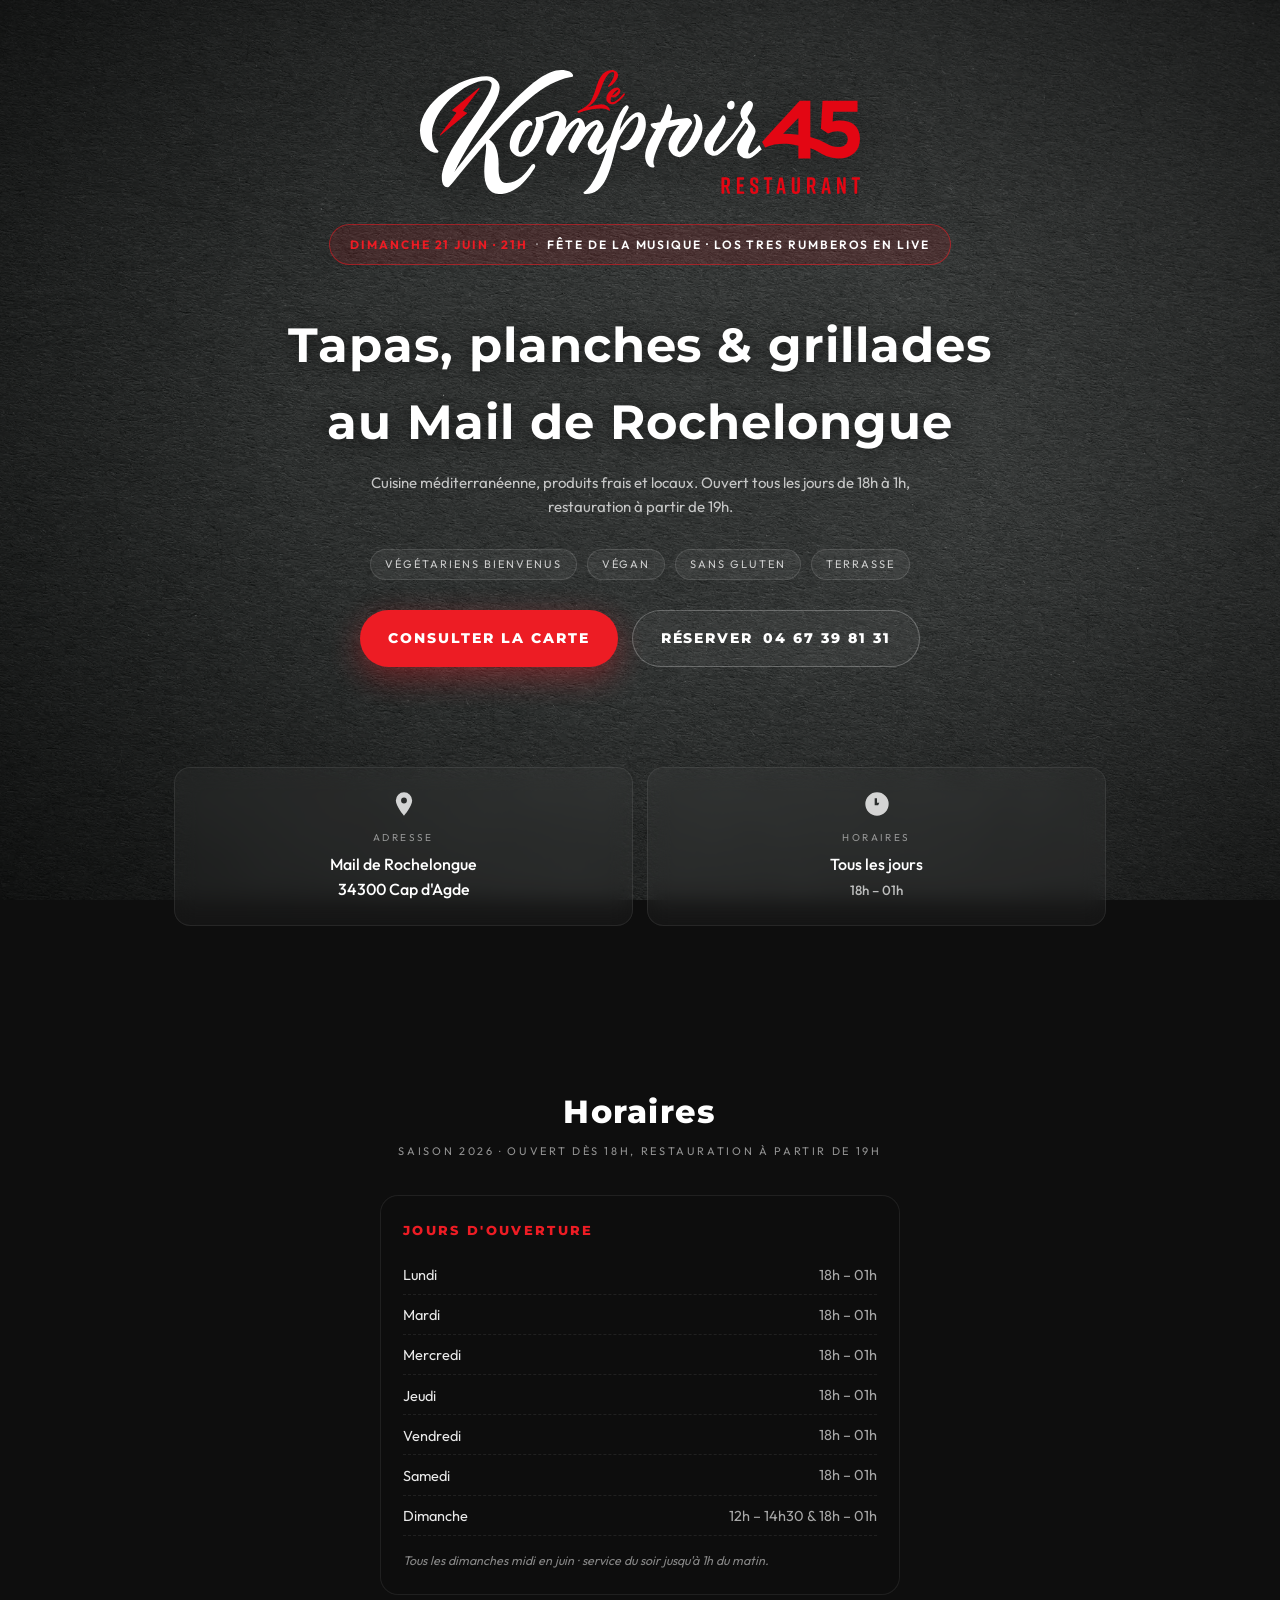
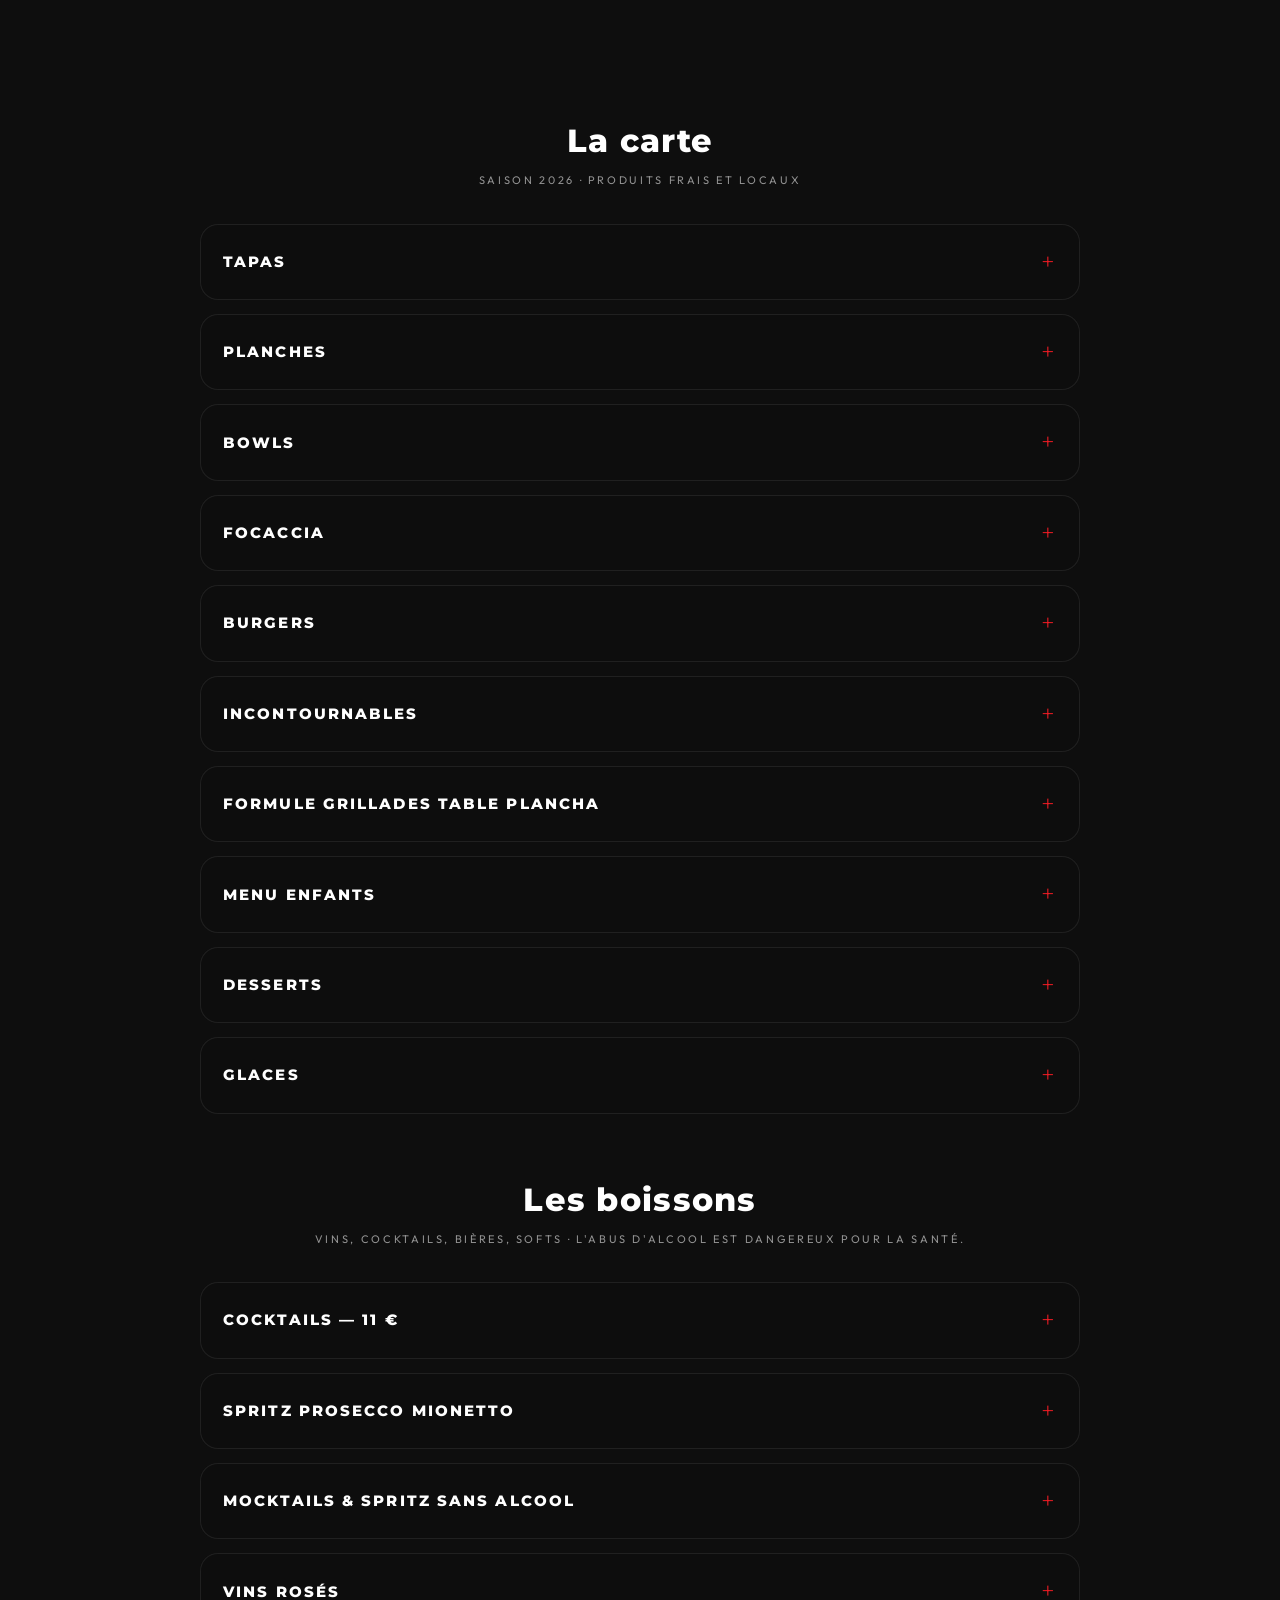
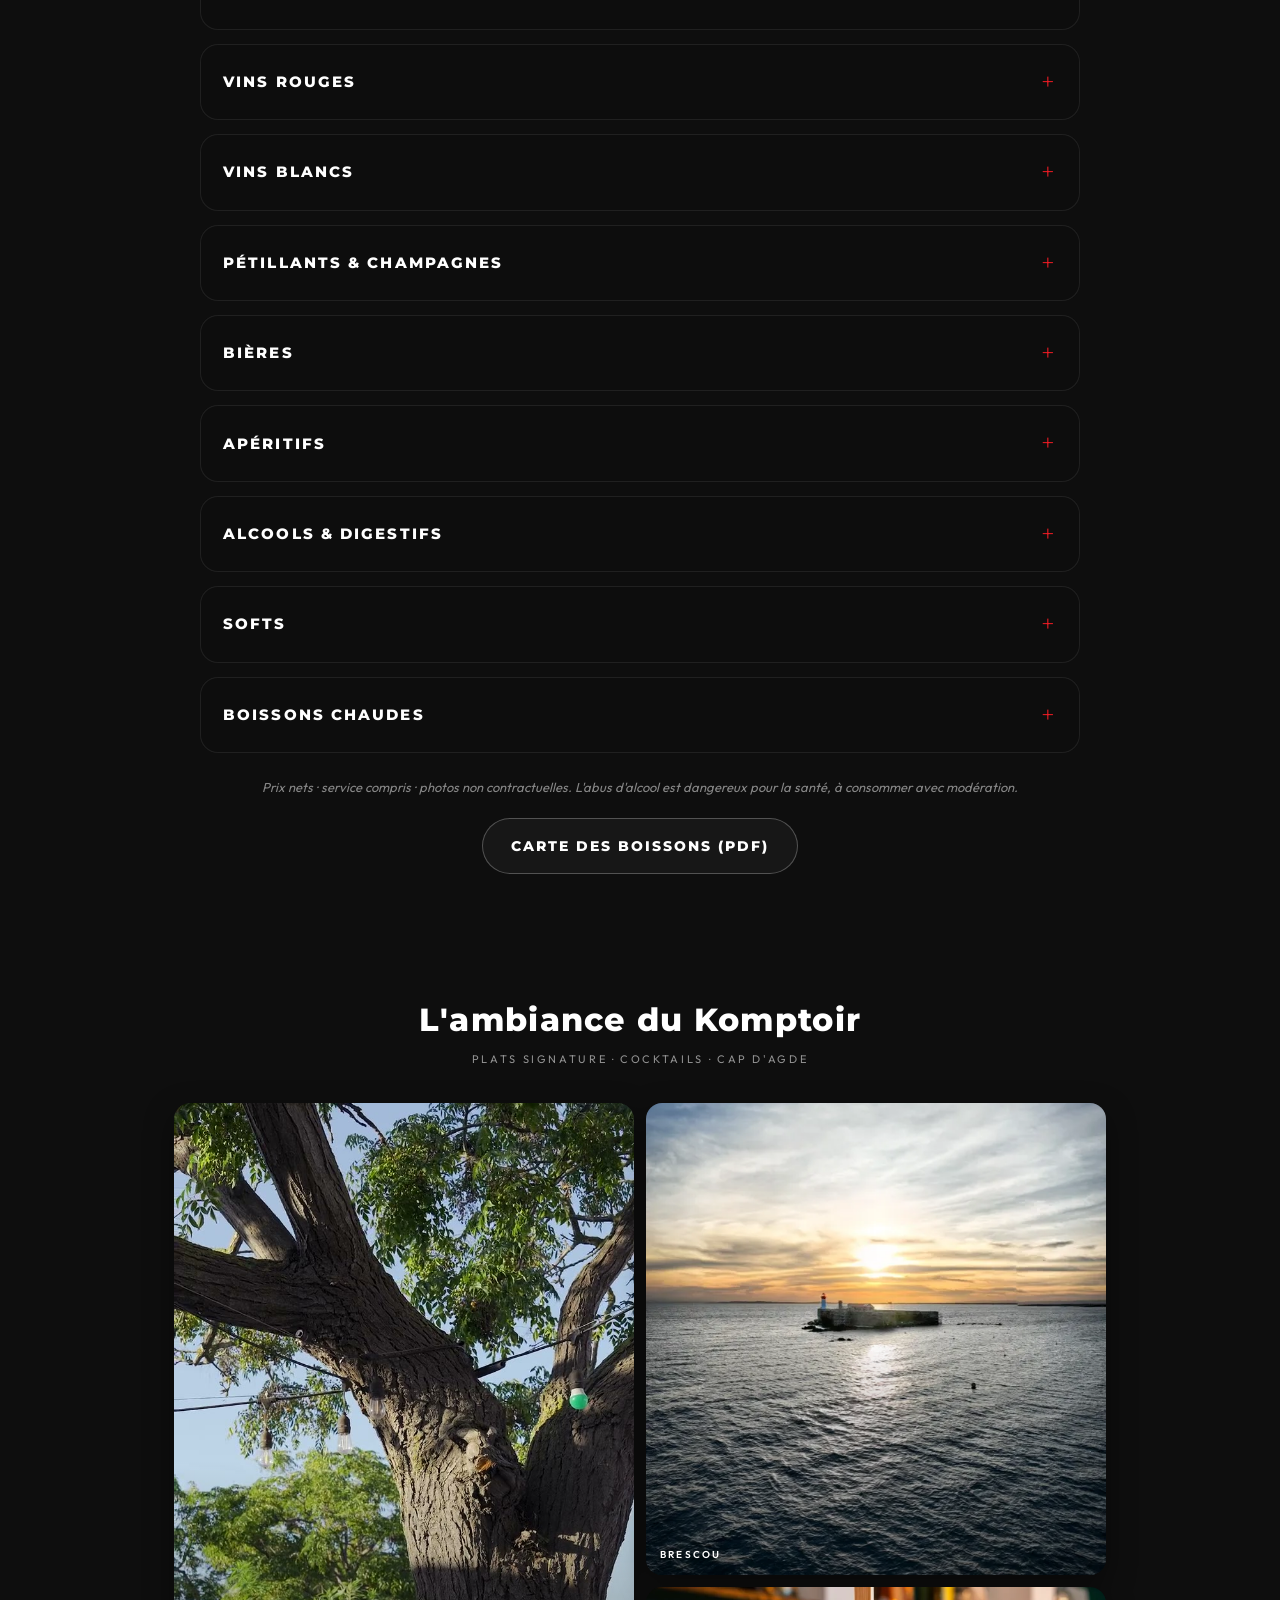
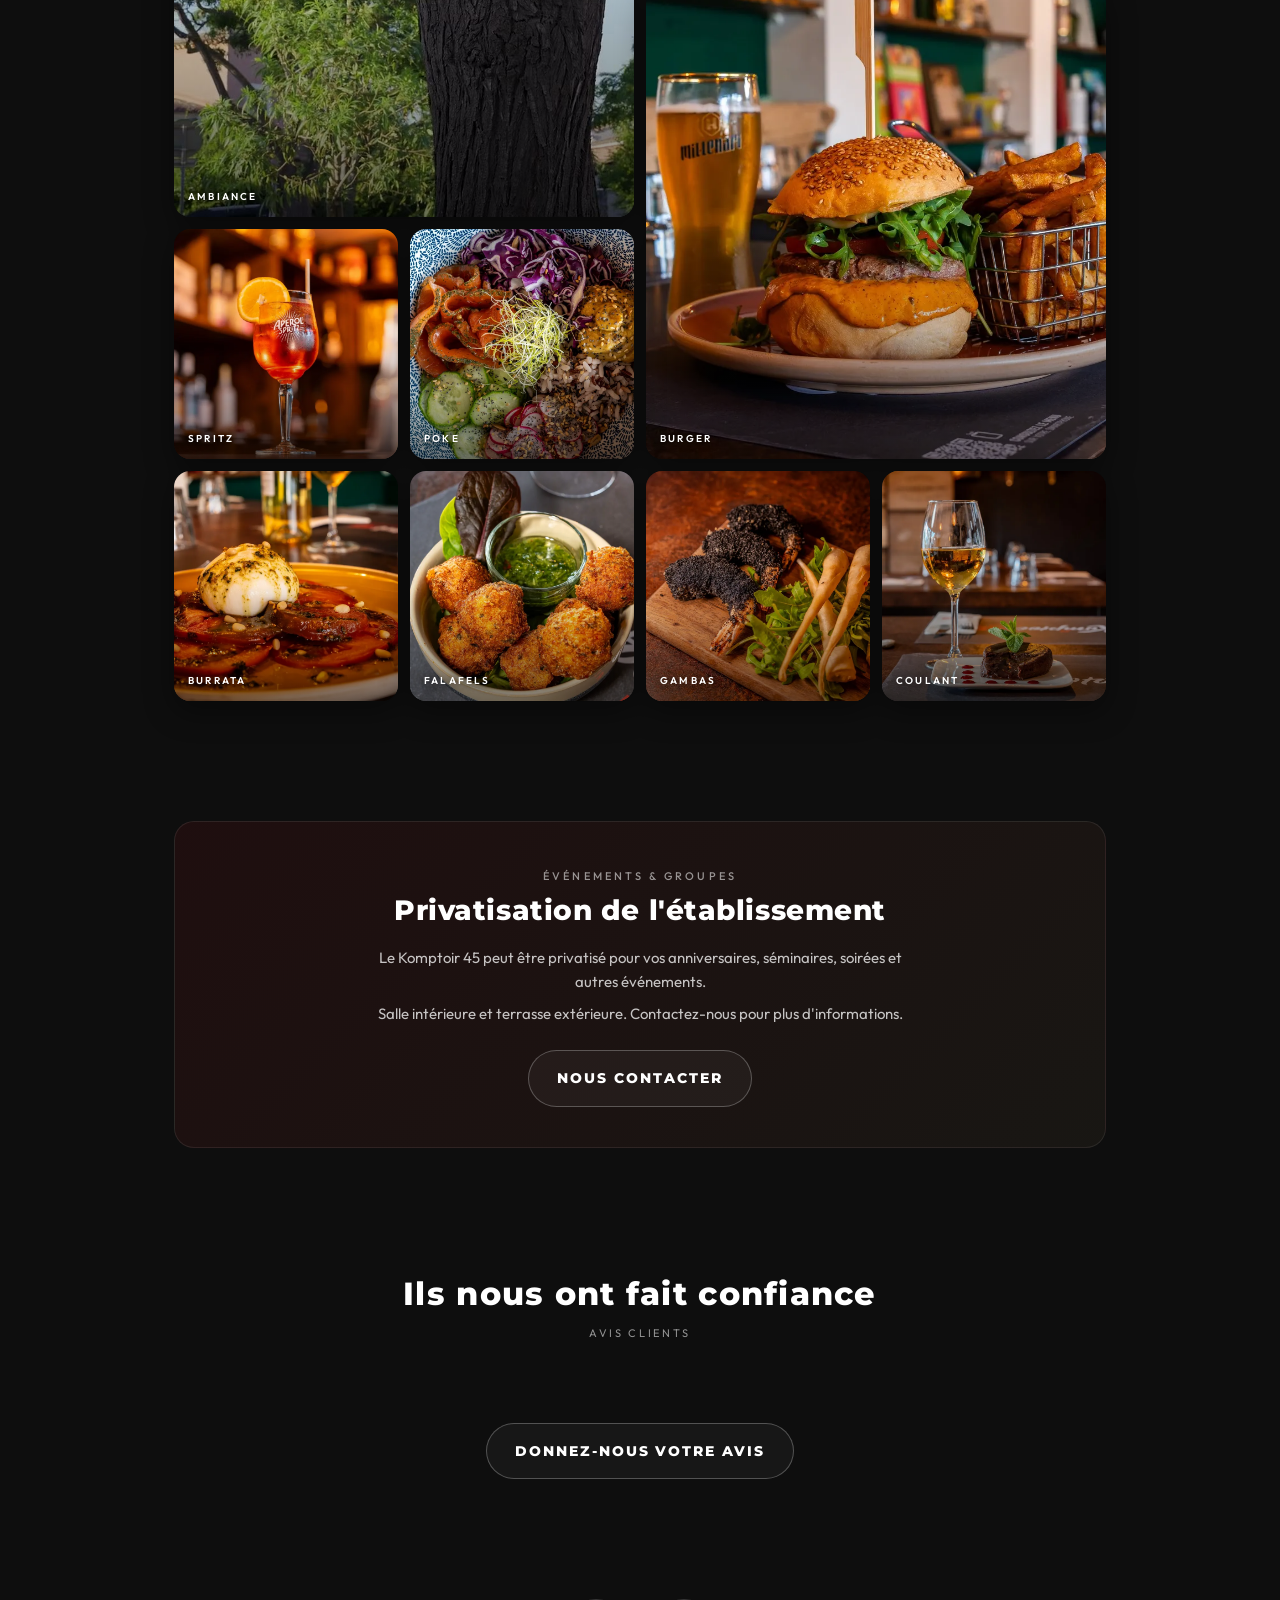
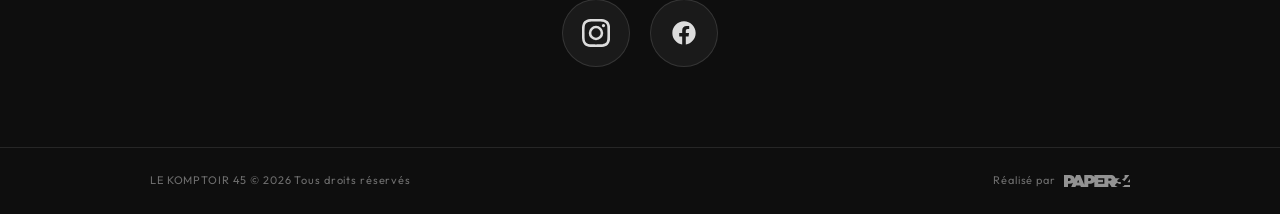
==== commit 1ab50ad0: "Retire la section Evenements a venir, agenda recentre sur les horaires" ====
--- a/index.html
+++ b/index.html
@@ -595,10 +595,9 @@
 
     /* ============ AGENDA / HORAIRES ============ */
     .agenda-grid{
-      display:grid; grid-template-columns:repeat(2,1fr); gap:18px;
-      max-width:880px; margin:0 auto;
-    }
-    @media (max-width:700px){ .agenda-grid{ grid-template-columns:1fr; } }
+      display:grid; grid-template-columns:1fr; gap:18px;
+      max-width:520px; margin:0 auto;
+    }
     .agenda-card{
       background:rgba(15,15,15,.72);
       border:1px solid rgba(255,255,255,.08);
@@ -697,7 +696,7 @@
   <section id="agenda">
     <div class="wrap">
       <div class="section-head reveal">
-        <h2>Horaires &amp; événements</h2>
+        <h2>Horaires</h2>
         <p>Saison 2026 · ouvert dès 18h, restauration à partir de 19h</p>
       </div>
       <div class="agenda-grid reveal">
@@ -714,24 +713,6 @@
           <p style="margin-top:14px; font-size:12.5px; color:rgba(233,233,233,.55); font-style:italic">Tous les dimanches midi en juin · service du soir jusqu'à 1h du matin.</p>
         </div>
 
-        <div class="agenda-card">
-          <h3>Événements à venir</h3>
-          <div class="event-item">
-            <div class="event-date"><strong>21</strong><span>Juin</span></div>
-            <div class="event-info">
-              <strong>Fête de la musique · Los Tres Rumberos 🎶</strong>
-              <span>Dimanche 21 juin · concert live dès 21h. Rumba flamenca, guitares enflammées, ambiance gipsy au cœur du Mail de Rochelongue.</span>
-            </div>
-          </div>
-          <div class="event-item">
-            <div class="event-date"><strong>DIM</strong><span>Juin</span></div>
-            <div class="event-info">
-              <strong>Dimanches midi</strong>
-              <span>Tout le mois de juin · ouverture supplémentaire le midi le dimanche (12h – 14h30).</span>
-            </div>
-          </div>
-          <p style="margin-top:14px; font-size:12.5px; color:rgba(233,233,233,.55); font-style:italic">Suivez notre actualité sur Instagram et Facebook.</p>
-        </div>
 
       </div>
     </div>
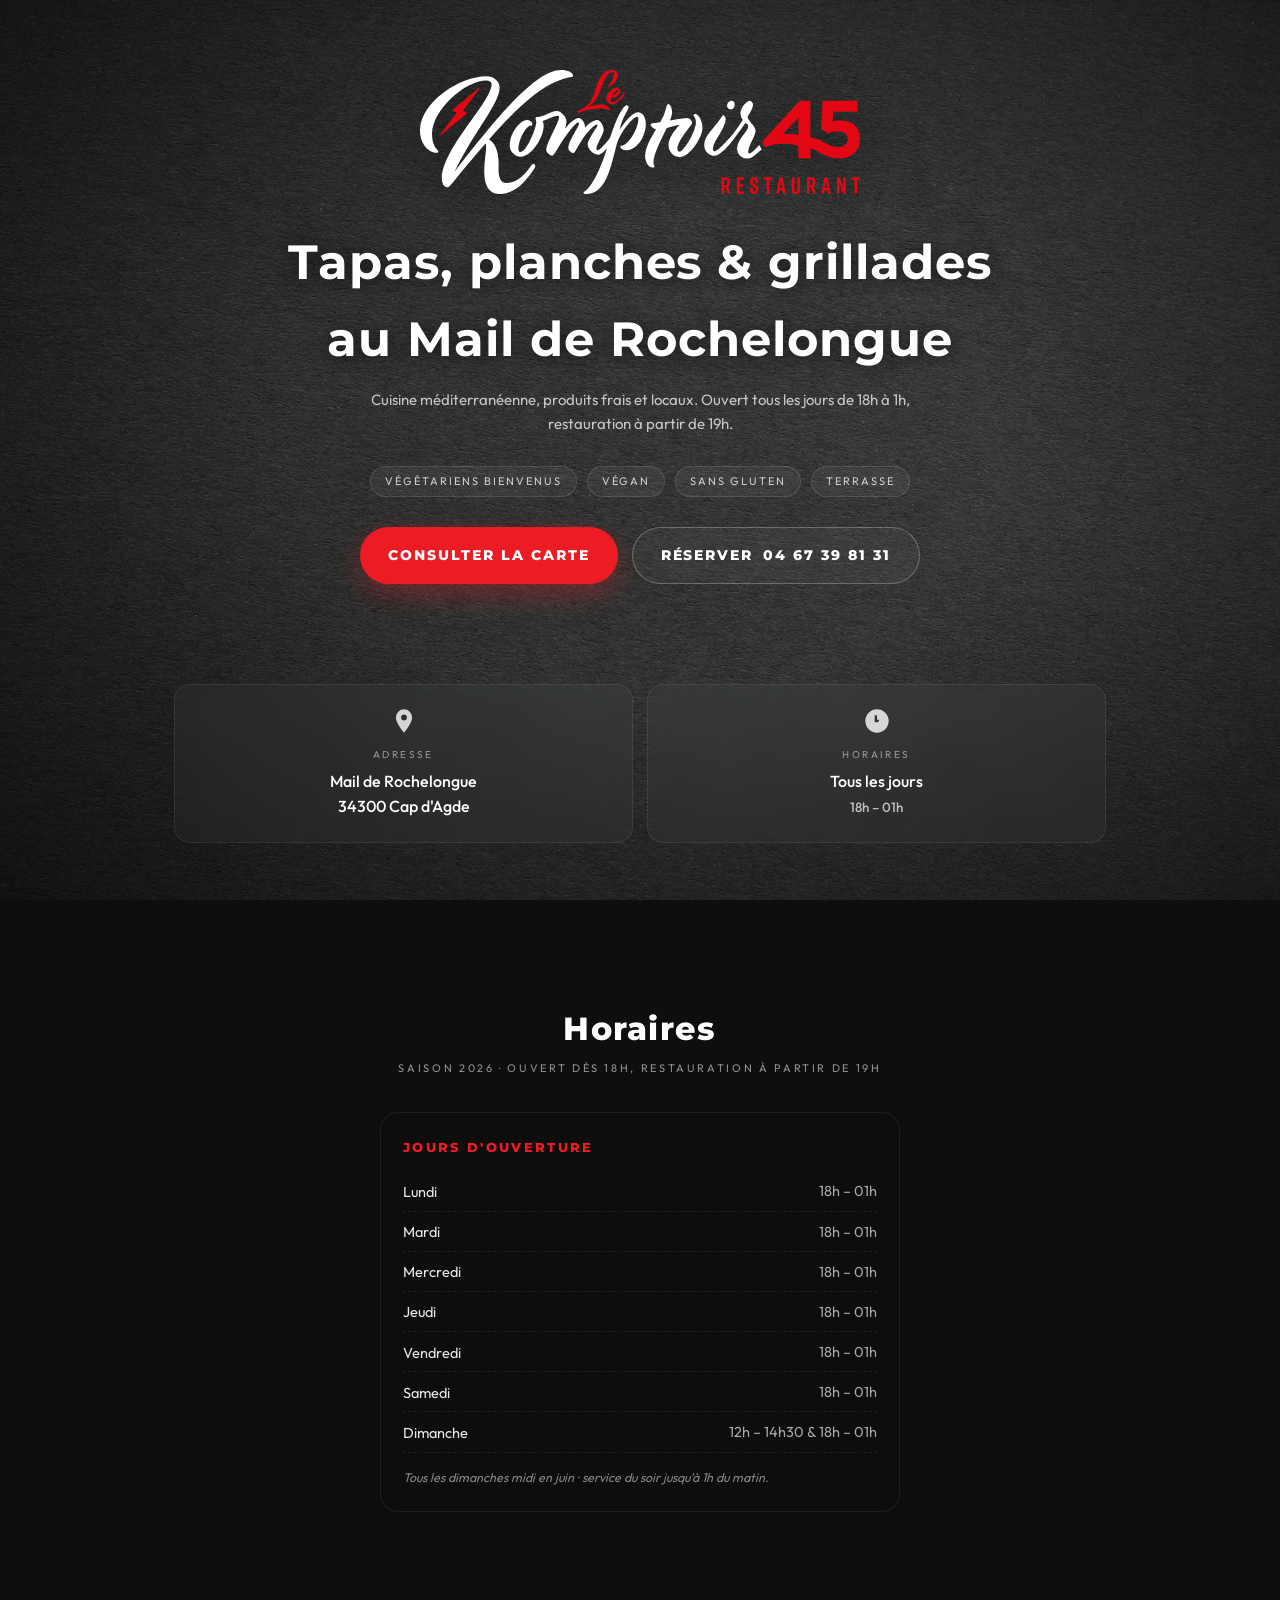
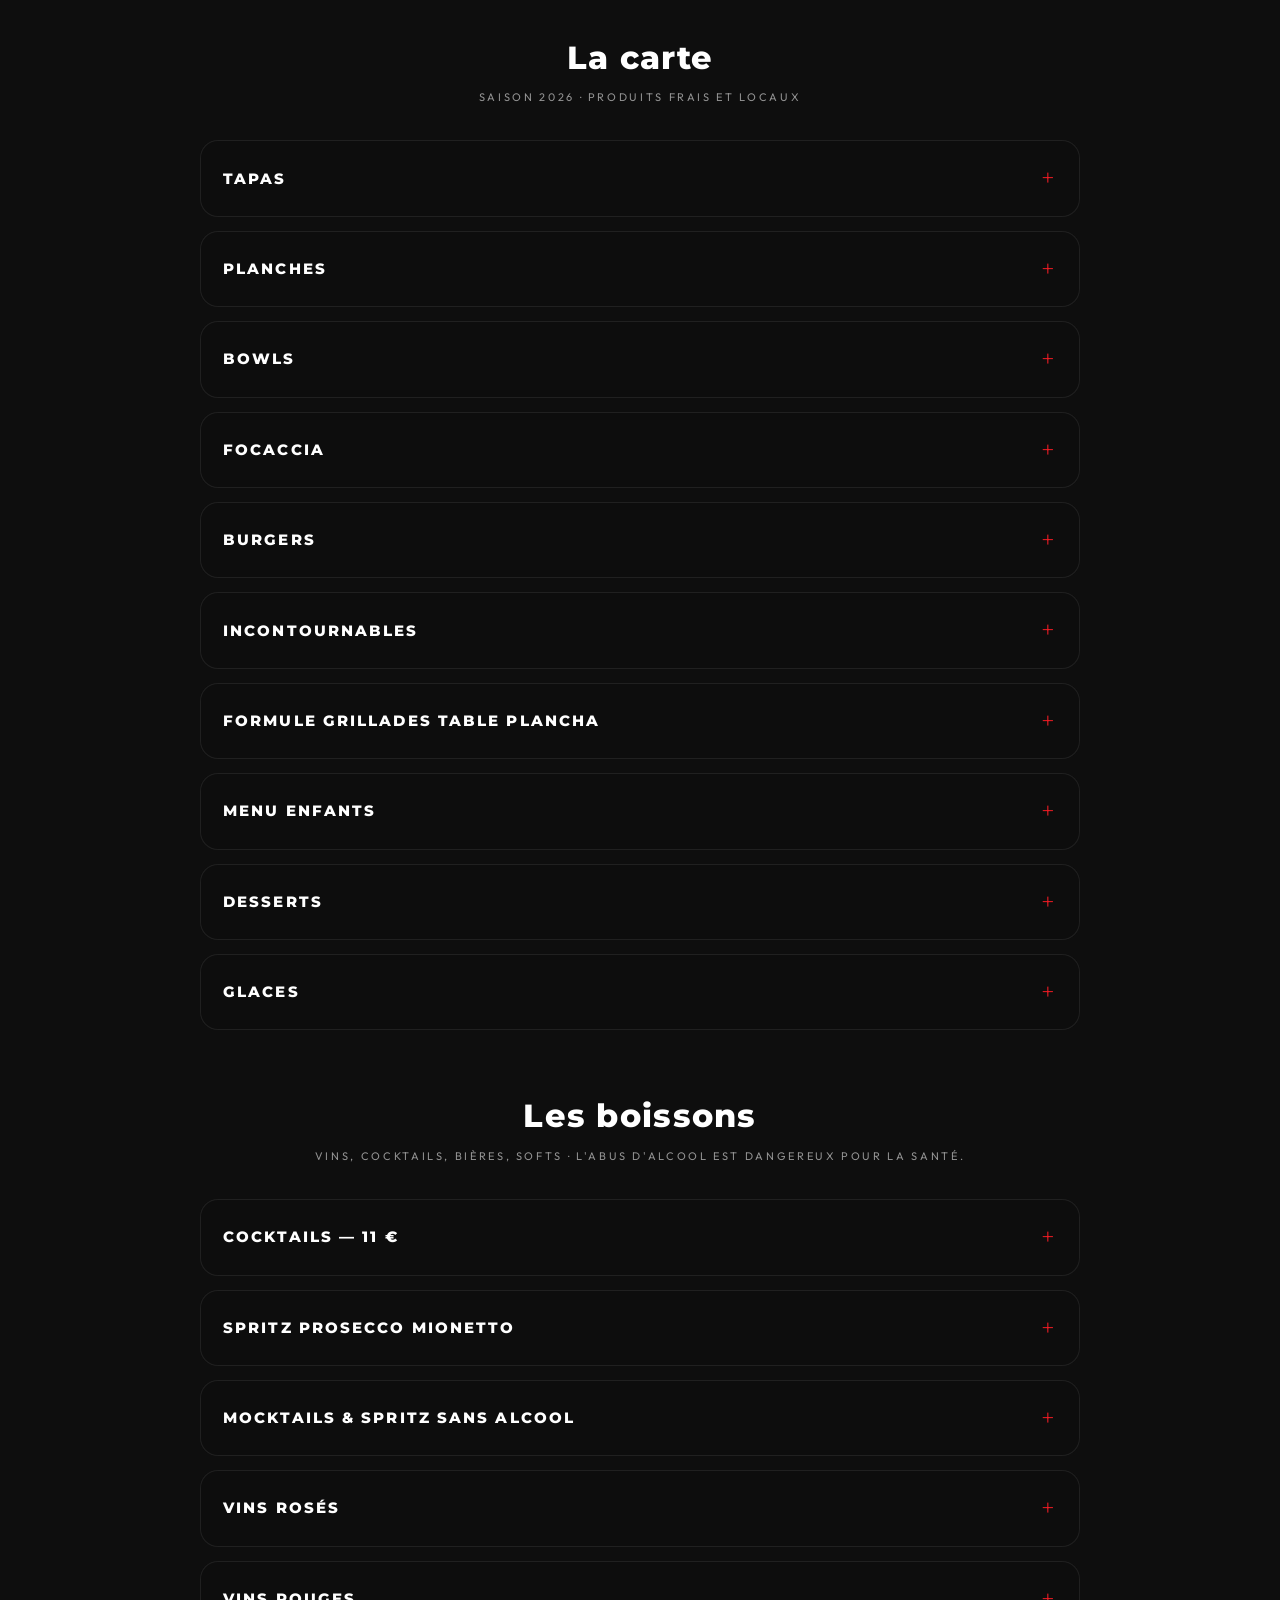
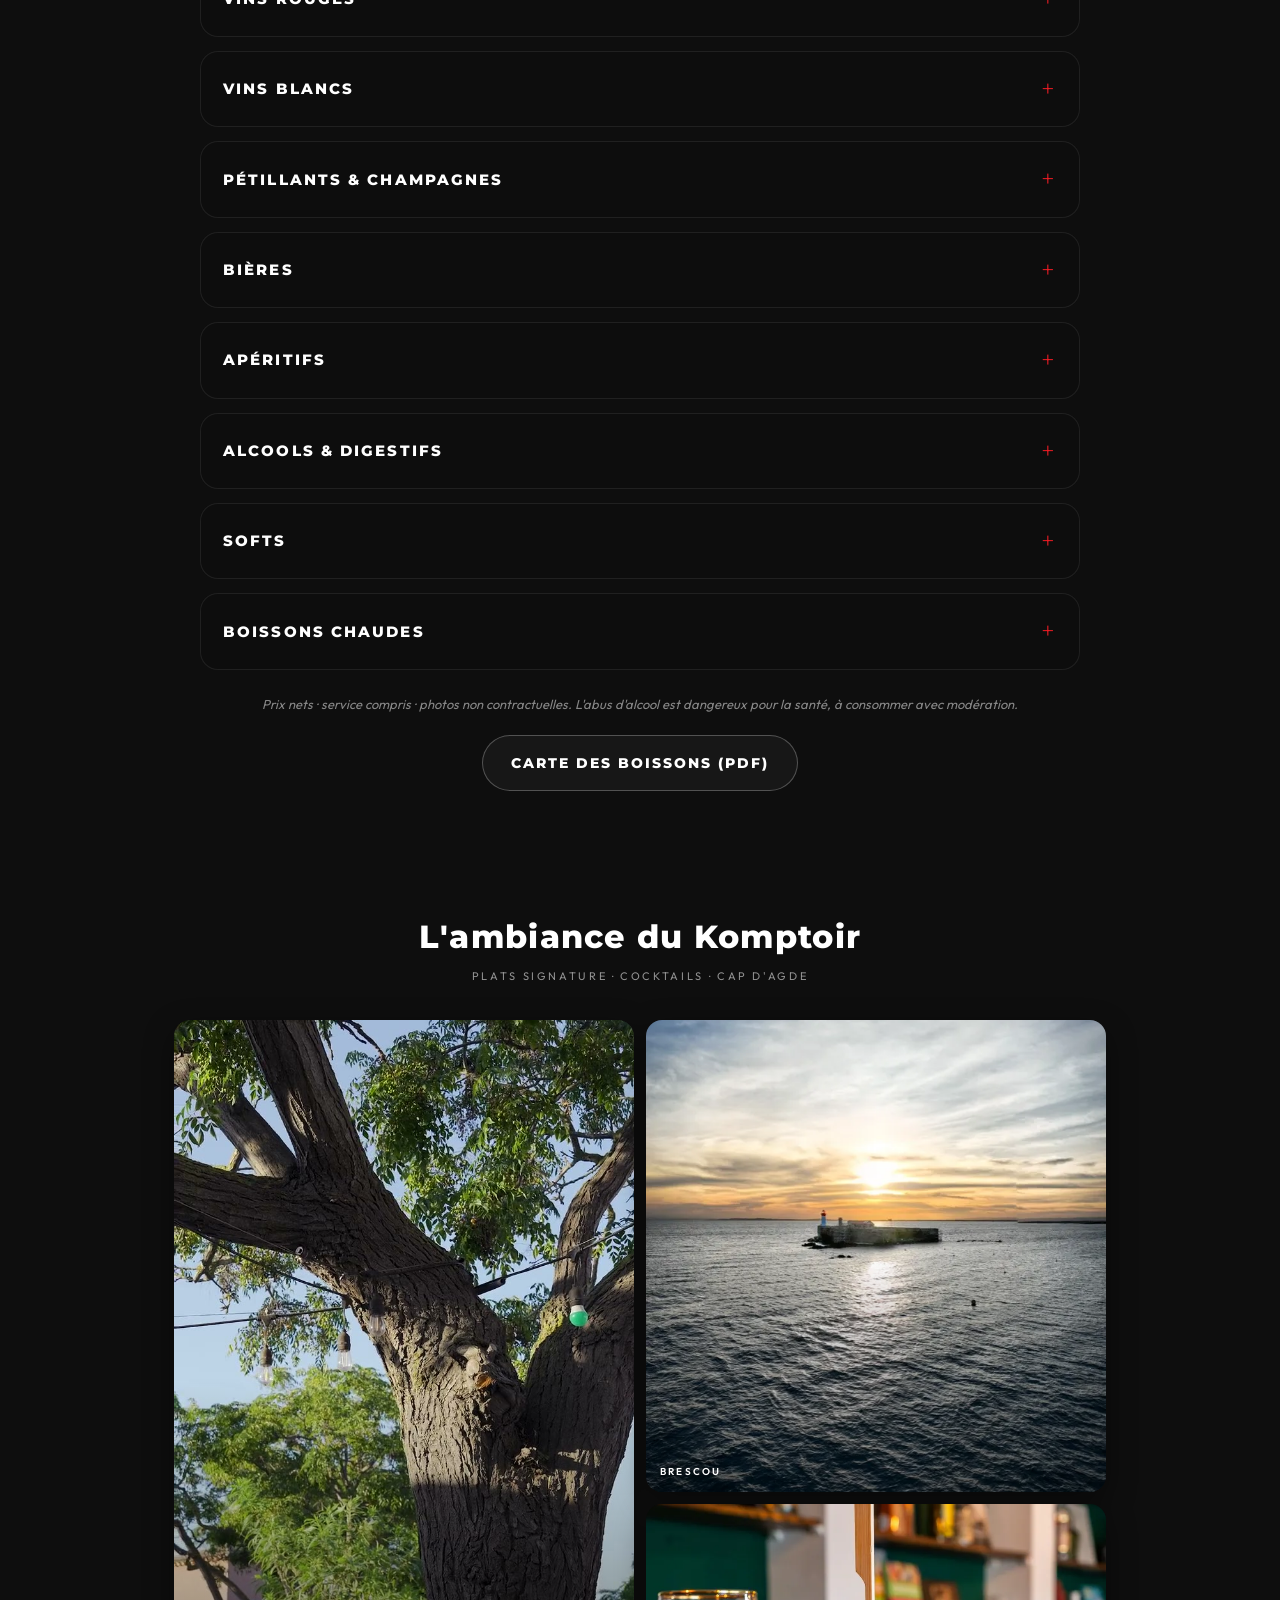
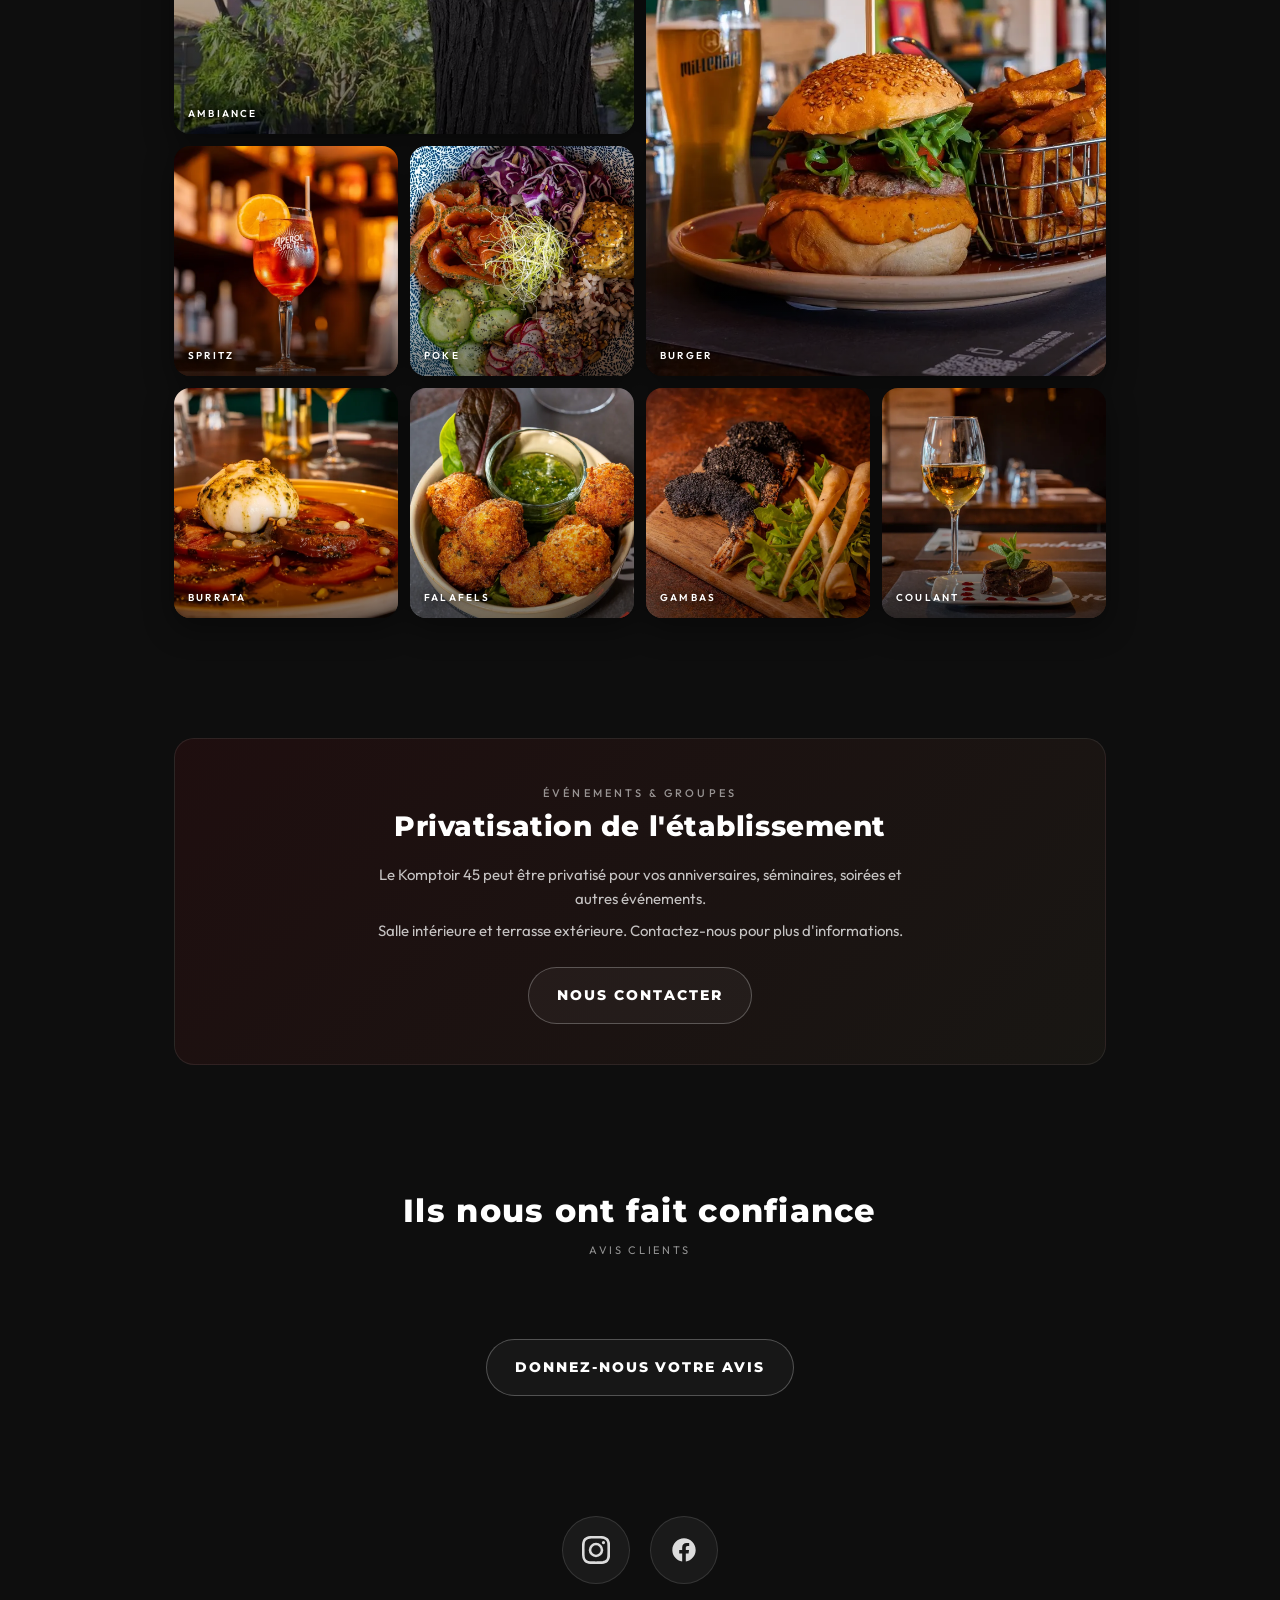
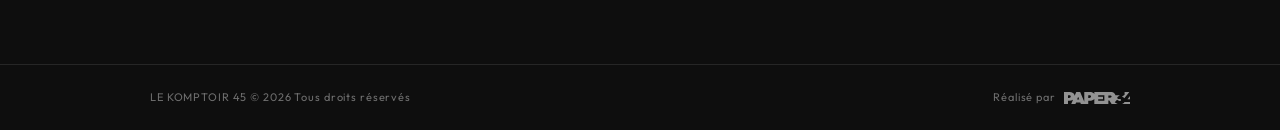
==== commit 1b781262: "Retire la banniere hero Fete de la musique + JSON-LD MusicEvent" ====
--- a/index.html
+++ b/index.html
@@ -203,25 +203,6 @@
   <script type="application/ld+json">
   {
     "@context": "https://schema.org",
-    "@type": "MusicEvent",
-    "name": "Fête de la musique au Komptoir 45 — Los Tres Rumberos",
-    "description": "Concert live des gipsys Los Tres Rumberos pour la Fête de la musique : rumba flamenca, guitares enflammées au cœur du Mail de Rochelongue, Cap d'Agde.",
-    "startDate": "2026-06-21T21:00:00+02:00",
-    "endDate": "2026-06-22T01:00:00+02:00",
-    "eventAttendanceMode": "https://schema.org/OfflineEventAttendanceMode",
-    "eventStatus": "https://schema.org/EventScheduled",
-    "location": { "@type": "Place", "name": "Le Komptoir 45 — Mail de Rochelongue",
-      "address": { "@type": "PostalAddress", "streetAddress": "Mail de Rochelongue", "addressLocality": "Cap d'Agde", "postalCode": "34300", "addressCountry": "FR" } },
-    "performer": { "@type": "MusicGroup", "name": "Los Tres Rumberos", "genre": "Rumba flamenca" },
-    "image": "https://lekomptoir45.fr/images/og-lekomptoir45.jpg",
-    "organizer": { "@id": "https://lekomptoir45.fr/#organization" },
-    "offers": { "@type": "Offer", "url": "https://lekomptoir45.fr/", "availability": "https://schema.org/InStock", "price": "0", "priceCurrency": "EUR", "validFrom": "2026-05-01T00:00:00+02:00" }
-  }
-  </script>
-
-  <script type="application/ld+json">
-  {
-    "@context": "https://schema.org",
     "@type": "FAQPage",
     "mainEntity": [
       { "@type": "Question", "name": "Où se trouve Le Komptoir 45 à Cap d'Agde ?", "acceptedAnswer": { "@type": "Answer", "text": "Le Komptoir 45 est situé Mail de Rochelongue, 34300 Cap d'Agde, à proximité immédiate de la plage." } },
@@ -647,12 +628,7 @@
     <div class="wrap">
       <img class="logo" src="images/logo-lekomptoir45.svg" alt="Le Komptoir 45 — Cap d'Agde"/>
 
-<div class="hero-banner">
-        <span class="nowrap"><strong>Dimanche 21 juin · 21h</strong></span>
-        <span class="nowrap">Fête de la musique · Los Tres Rumberos en live</span>
-      </div>
-
-      <h1>Tapas, planches &amp; grillades au Mail&nbsp;de&nbsp;Rochelongue</h1>
+<h1>Tapas, planches &amp; grillades au Mail&nbsp;de&nbsp;Rochelongue</h1>
       <p class="hero-sub">Cuisine méditerranéenne, produits frais et locaux. Ouvert tous les jours de 18h à 1h, restauration à partir de 19h.</p>
 
       <div class="hero-tags">
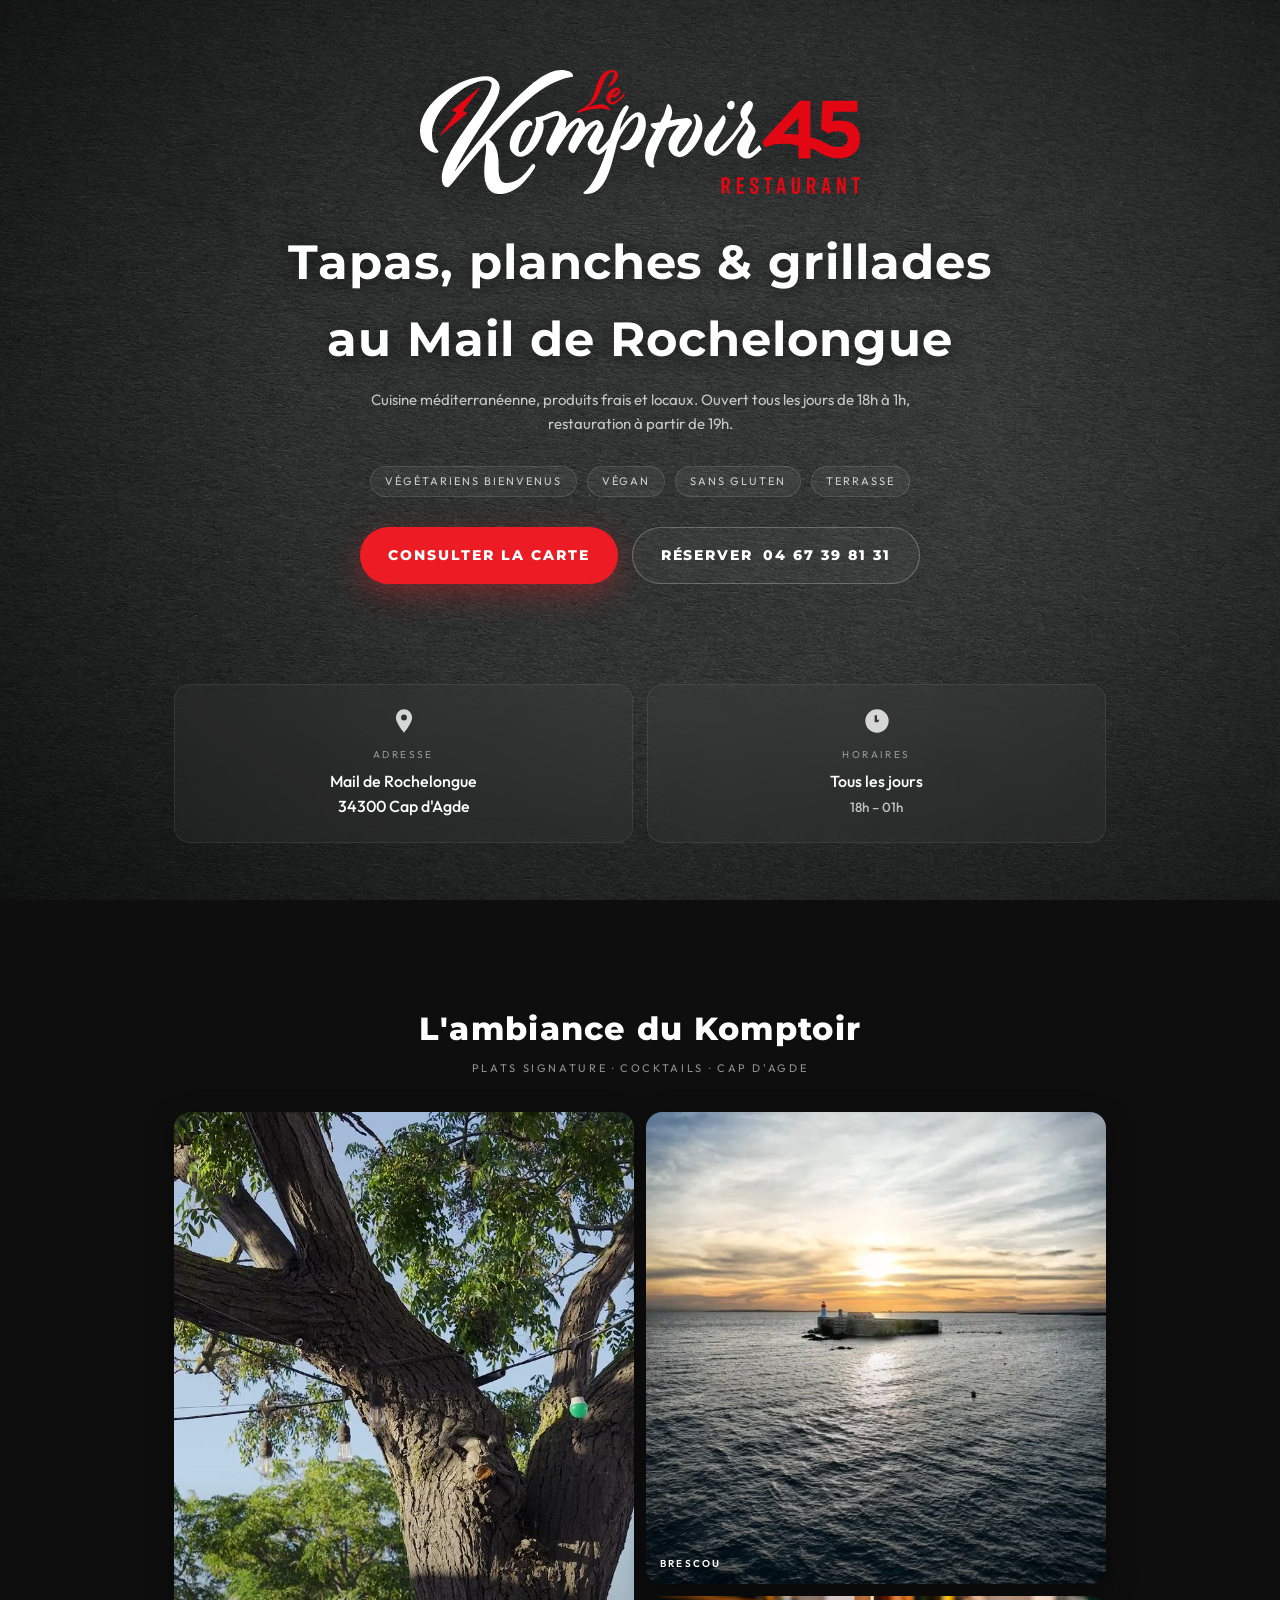
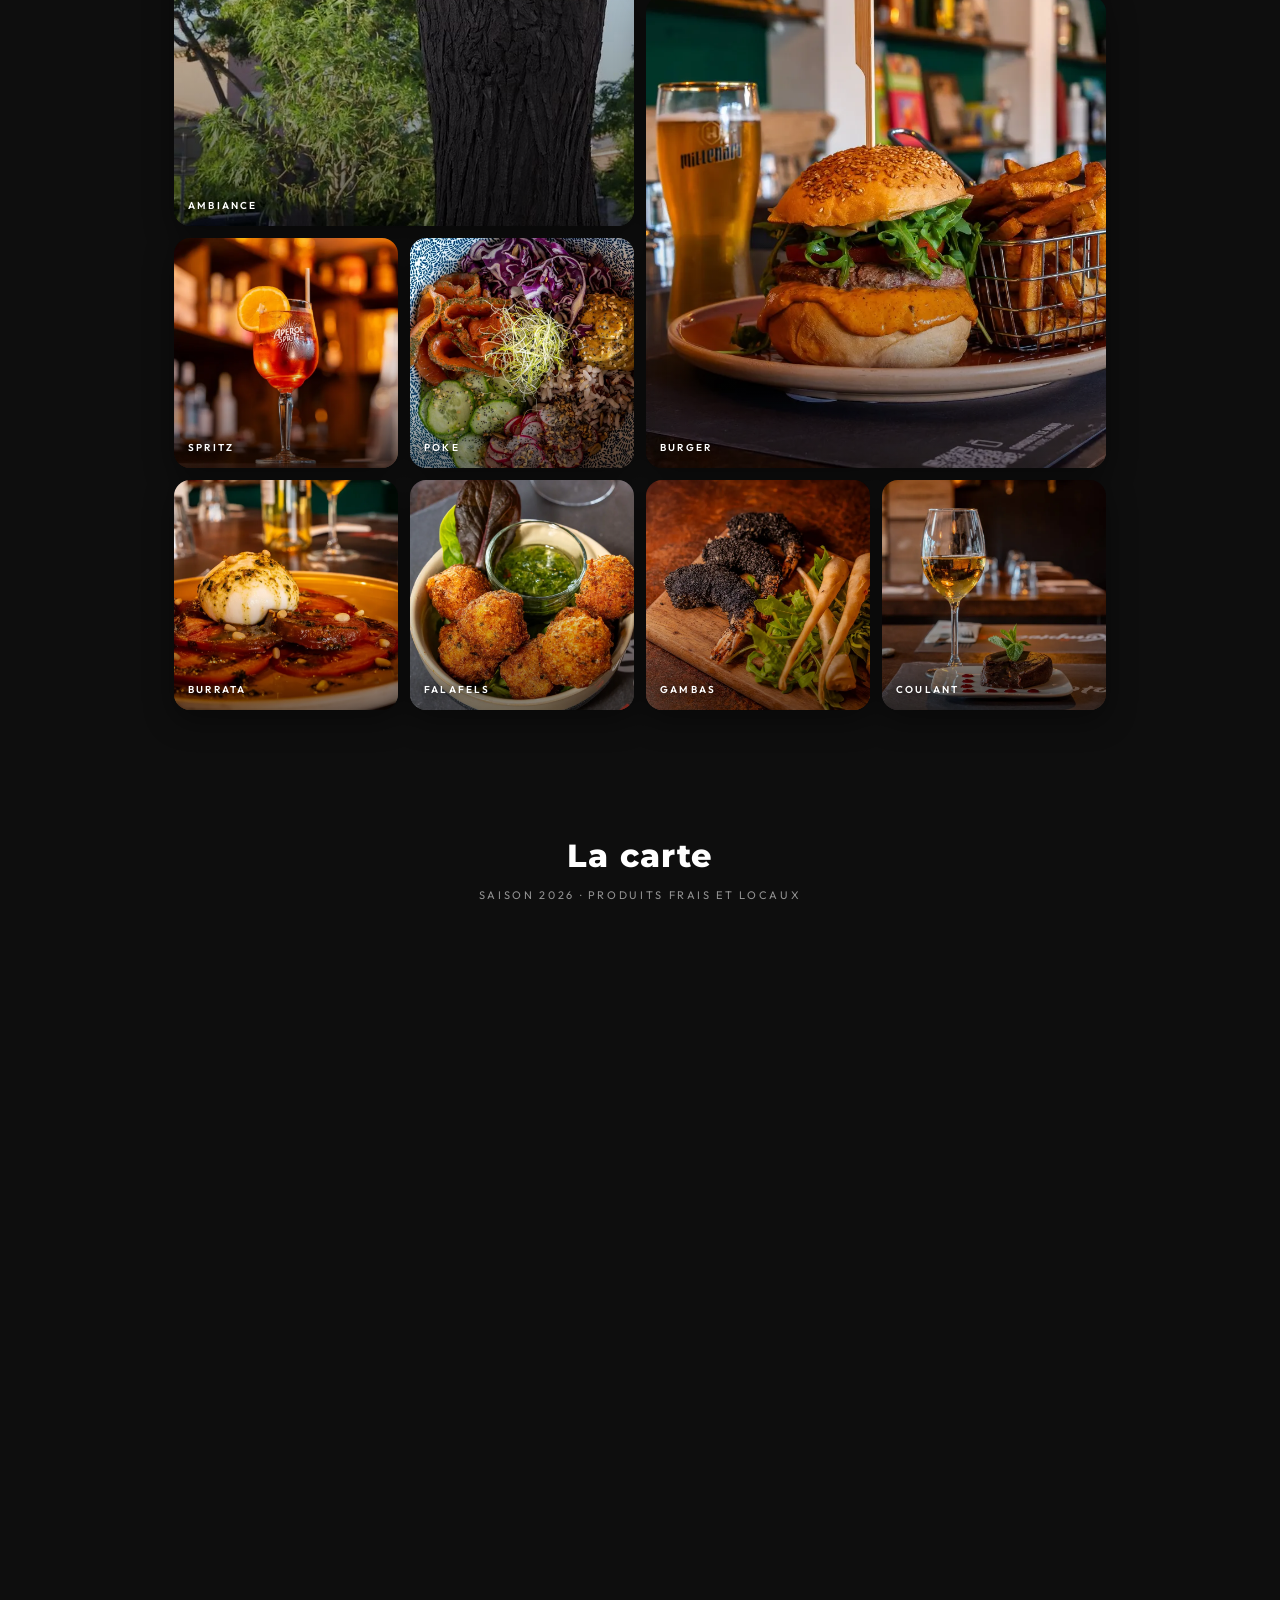
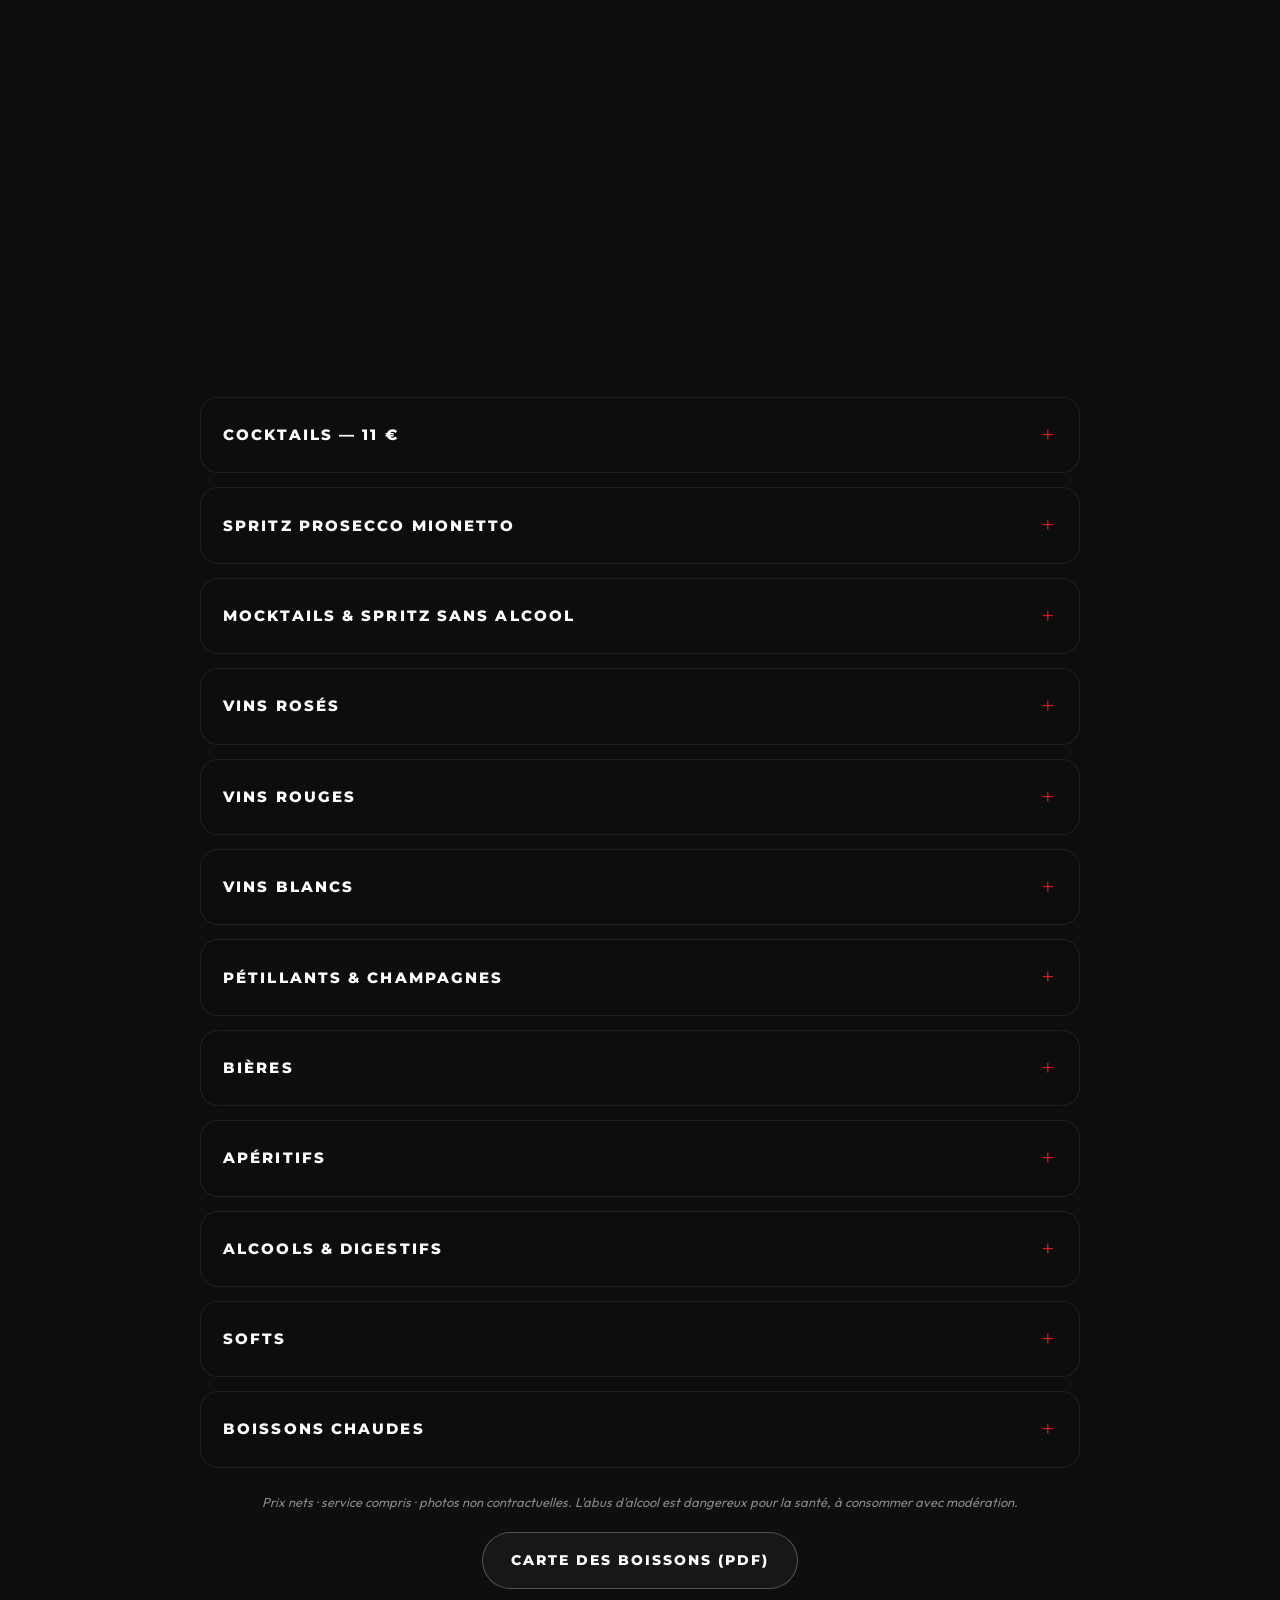
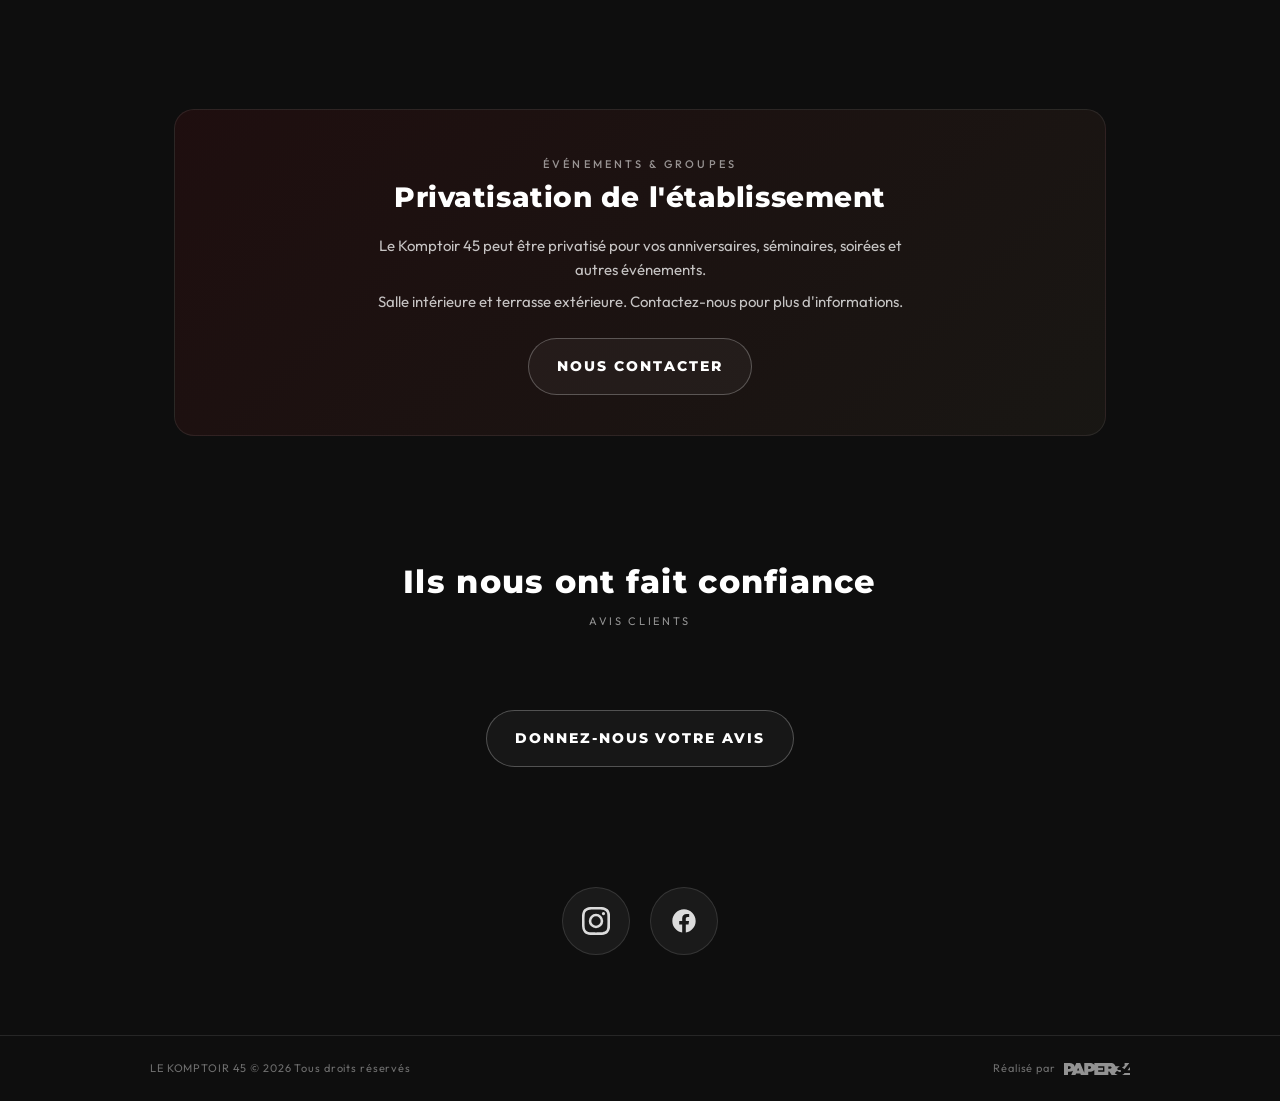
==== commit ed9fd709: "Restructure: bento remonte sous les infos, suppression section horaires redondante + CSS mort, netto" ====
--- a/index.html
+++ b/index.html
@@ -79,23 +79,12 @@
     },
     "geo": { "@type": "GeoCoordinates", "latitude": 43.27618073007092, "longitude": 3.486322193254308 },
     "hasMap": "https://maps.apple.com/?q=Mail+de+Rochelongue,+34300+Cap+d'Agde",
-    "openingHoursSpecification": [
-      {
-        "@type": "OpeningHoursSpecification",
-        "dayOfWeek": ["Monday","Tuesday","Wednesday","Thursday","Friday","Saturday","Sunday"],
-        "opens": "18:00",
-        "closes": "01:00"
-      },
-      {
-        "@type": "OpeningHoursSpecification",
-        "dayOfWeek": "Sunday",
-        "opens": "12:00",
-        "closes": "14:30",
-        "validFrom": "2026-06-01",
-        "validThrough": "2026-06-30",
-        "description": "Service du midi tous les dimanches de juin"
-      },
-    ],
+    "openingHoursSpecification": [{
+      "@type": "OpeningHoursSpecification",
+      "dayOfWeek": ["Monday","Tuesday","Wednesday","Thursday","Friday","Saturday","Sunday"],
+      "opens": "18:00",
+      "closes": "01:00"
+    }],
     "menu": "https://lekomptoir45.fr/assets/textes-a4-lekomptoir45.pdf",
     "hasMenu": {
       "@type": "Menu",
@@ -206,7 +195,7 @@
     "@type": "FAQPage",
     "mainEntity": [
       { "@type": "Question", "name": "Où se trouve Le Komptoir 45 à Cap d'Agde ?", "acceptedAnswer": { "@type": "Answer", "text": "Le Komptoir 45 est situé Mail de Rochelongue, 34300 Cap d'Agde, à proximité immédiate de la plage." } },
-      { "@type": "Question", "name": "Quels sont les horaires d'ouverture ?", "acceptedAnswer": { "@type": "Answer", "text": "Le restaurant est ouvert tous les jours de 18h à 1h du matin. Restauration à partir de 19h. En juin : ouverture également le midi tous les dimanches." } },
+      { "@type": "Question", "name": "Quels sont les horaires d'ouverture ?", "acceptedAnswer": { "@type": "Answer", "text": "Le restaurant est ouvert tous les jours de 18h à 1h du matin. Restauration à partir de 19h." } },
       { "@type": "Question", "name": "Faut-il réserver ?", "acceptedAnswer": { "@type": "Answer", "text": "La réservation est conseillée, particulièrement en haute saison. Téléphone : 04 67 39 81 31. Pour les grillades à la plancha (trilogies), la réservation est obligatoire (minimum 2 personnes)." } },
       { "@type": "Question", "name": "Proposez-vous des options végétariennes, véganes ou sans gluten ?", "acceptedAnswer": { "@type": "Answer", "text": "Oui. Falafels, houmous, guacamole, falafels bowl, burger végan et plusieurs tapas sont végans. La carte propose également des plats végétariens et sans gluten." } },
       { "@type": "Question", "name": "Quel type de cuisine proposez-vous ?", "acceptedAnswer": { "@type": "Answer", "text": "Cuisine méditerranéenne avec influences ibériques : tapas, planches, bowls, focaccias, burgers maison, grillades à la plancha, desserts maison et glaces artisanales Altiflore." } },
@@ -574,44 +563,6 @@
       .menu-desc{ font-size:13px; }
     }
 
-    /* ============ AGENDA / HORAIRES ============ */
-    .agenda-grid{
-      display:grid; grid-template-columns:1fr; gap:18px;
-      max-width:520px; margin:0 auto;
-    }
-    .agenda-card{
-      background:rgba(15,15,15,.72);
-      border:1px solid rgba(255,255,255,.08);
-      border-radius:18px; padding:24px 22px;
-      backdrop-filter:blur(10px); -webkit-backdrop-filter:blur(10px);
-    }
-    .agenda-card h3{
-      font-family:"Montserrat",sans-serif;
-      font-size:13px; letter-spacing:.18em; text-transform:uppercase;
-      color:#ED1C24; margin-bottom:14px; font-weight:800;
-    }
-    .agenda-card .row{
-      display:flex; justify-content:space-between; gap:14px;
-      padding:8px 0; border-bottom:1px dashed rgba(255,255,255,.08);
-      font-size:14.5px;
-    }
-    .agenda-card .row:last-child{ border-bottom:none; }
-    .agenda-card .row span:last-child{ color:rgba(233,233,233,.7); white-space:nowrap; }
-    .event-item{
-      display:flex; gap:14px; align-items:flex-start;
-      padding:10px 0; border-bottom:1px dashed rgba(255,255,255,.08);
-    }
-    .event-item:last-child{ border-bottom:none; }
-    .event-date{
-      flex-shrink:0; width:54px; text-align:center;
-      background:#ED1C24; color:#fff; border-radius:10px; padding:6px 0;
-      font-family:"Montserrat",sans-serif; line-height:1.1;
-    }
-    .event-date strong{ display:block; font-size:20px; font-weight:800; }
-    .event-date span{ font-size:10px; letter-spacing:.12em; text-transform:uppercase; }
-    .event-info strong{ display:block; font-weight:600; color:#f3f3f3; font-size:15px; }
-    .event-info span{ display:block; color:rgba(233,233,233,.65); font-size:13px; margin-top:2px; }
-
     /* ============ REVEAL ANIM ============ */
     .reveal{ opacity:0; transform:translateY(30px); transition:opacity .8s ease, transform .8s ease; }
     .reveal.is-visible{ opacity:1; transform:translateY(0); }
@@ -668,28 +619,30 @@
     </div>
   </section>
 
-  <!-- ============ AGENDA ============ -->
-  <section id="agenda">
+  <!-- ============ BENTO AMBIANCE ============ -->
+  <section>
     <div class="wrap">
       <div class="section-head reveal">
-        <h2>Horaires</h2>
-        <p>Saison 2026 · ouvert dès 18h, restauration à partir de 19h</p>
-      </div>
-      <div class="agenda-grid reveal">
-
-        <div class="agenda-card">
-          <h3>Jours d'ouverture</h3>
-          <div class="row"><span>Lundi</span><span>18h – 01h</span></div>
-          <div class="row"><span>Mardi</span><span>18h – 01h</span></div>
-          <div class="row"><span>Mercredi</span><span>18h – 01h</span></div>
-          <div class="row"><span>Jeudi</span><span>18h – 01h</span></div>
-          <div class="row"><span>Vendredi</span><span>18h – 01h</span></div>
-          <div class="row"><span>Samedi</span><span>18h – 01h</span></div>
-          <div class="row"><span>Dimanche</span><span>12h – 14h30 &amp; 18h – 01h</span></div>
-          <p style="margin-top:14px; font-size:12.5px; color:rgba(233,233,233,.55); font-style:italic">Tous les dimanches midi en juin · service du soir jusqu'à 1h du matin.</p>
+        <h2>L'ambiance du Komptoir</h2>
+        <p>Plats signature · Cocktails · Cap d'Agde</p>
+      </div>
+      <div class="bento-grid reveal">
+        <div class="tile t-video">
+          <video autoplay muted loop playsinline preload="metadata" poster="images/komptoir45-ambiance-poster.jpg">
+            <source src="videos/komptoir45-ambiance.mp4" type="video/mp4">
+          </video>
+          <span class="cap">Ambiance</span>
         </div>
-
-
+        <div class="tile t-wide">
+          <img loading="lazy" src="images/plats/brescou-coucher-soleil.webp" alt="Fort de Brescou au coucher de soleil"><span class="cap">Brescou</span>
+        </div>
+        <div class="tile t-big"><img loading="lazy" src="images/plats/burger.webp" alt="Burger"><span class="cap">Burger</span></div>
+        <div class="tile t-s1"><img loading="lazy" src="images/plats/aperol-spritz.webp" alt="Aperol Spritz"><span class="cap">Spritz</span></div>
+        <div class="tile t-s2"><img loading="lazy" src="images/plats/poke-bowl.webp" alt="Poke bowl"><span class="cap">Poke</span></div>
+        <div class="tile t-s3"><img loading="lazy" src="images/plats/burrata-tomates.webp" alt="Burrata tomates"><span class="cap">Burrata</span></div>
+        <div class="tile t-s4"><img loading="lazy" src="images/plats/falafels.webp" alt="Falafels"><span class="cap">Falafels</span></div>
+        <div class="tile t-s5"><img loading="lazy" src="images/plats/gambas.webp" alt="Gambas"><span class="cap">Gambas</span></div>
+        <div class="tile t-s6"><img loading="lazy" src="images/plats/coeur-coulant-chocolat.webp" alt="Cœur coulant chocolat"><span class="cap">Coulant</span></div>
       </div>
     </div>
   </section>
@@ -1041,34 +994,6 @@
     </div>
   </section>
 
-  <!-- ============ BENTO AMBIANCE ============ -->
-  <section>
-    <div class="wrap">
-      <div class="section-head reveal">
-        <h2>L'ambiance du Komptoir</h2>
-        <p>Plats signature · Cocktails · Cap d'Agde</p>
-      </div>
-      <div class="bento-grid reveal">
-        <div class="tile t-video">
-          <video autoplay muted loop playsinline preload="metadata" poster="images/komptoir45-ambiance-poster.jpg">
-            <source src="videos/komptoir45-ambiance.mp4" type="video/mp4">
-          </video>
-          <span class="cap">Ambiance</span>
-        </div>
-        <div class="tile t-wide">
-          <img loading="lazy" src="images/plats/brescou-coucher-soleil.webp" alt="Fort de Brescou au coucher de soleil"><span class="cap">Brescou</span>
-        </div>
-        <div class="tile t-big"><img loading="lazy" src="images/plats/burger.webp" alt="Burger"><span class="cap">Burger</span></div>
-        <div class="tile t-s1"><img loading="lazy" src="images/plats/aperol-spritz.webp" alt="Aperol Spritz"><span class="cap">Spritz</span></div>
-        <div class="tile t-s2"><img loading="lazy" src="images/plats/poke-bowl.webp" alt="Poke bowl"><span class="cap">Poke</span></div>
-        <div class="tile t-s3"><img loading="lazy" src="images/plats/burrata-tomates.webp" alt="Burrata tomates"><span class="cap">Burrata</span></div>
-        <div class="tile t-s4"><img loading="lazy" src="images/plats/falafels.webp" alt="Falafels"><span class="cap">Falafels</span></div>
-        <div class="tile t-s5"><img loading="lazy" src="images/plats/gambas.webp" alt="Gambas"><span class="cap">Gambas</span></div>
-        <div class="tile t-s6"><img loading="lazy" src="images/plats/coeur-coulant-chocolat.webp" alt="Cœur coulant chocolat"><span class="cap">Coulant</span></div>
-      </div>
-    </div>
-  </section>
-
   <!-- ============ PRIVATISATION ============ -->
   <section>
     <div class="wrap">
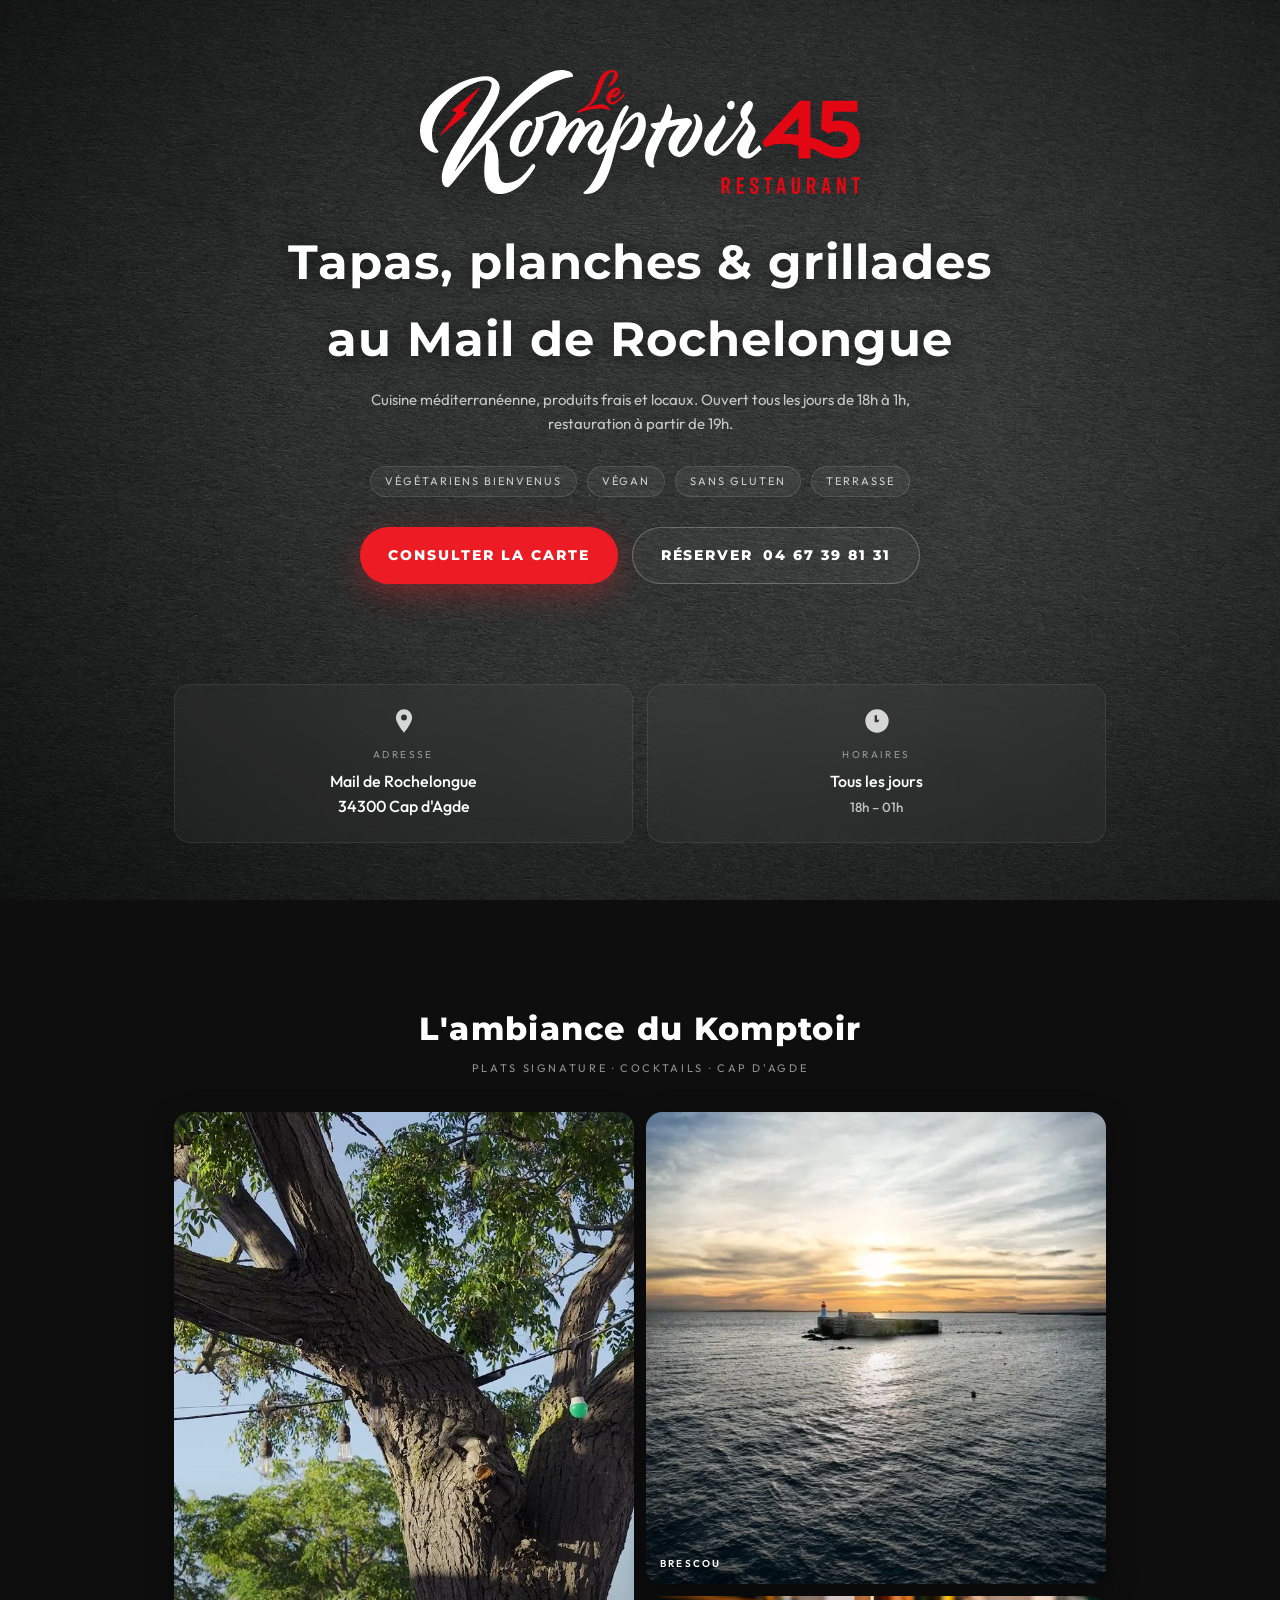
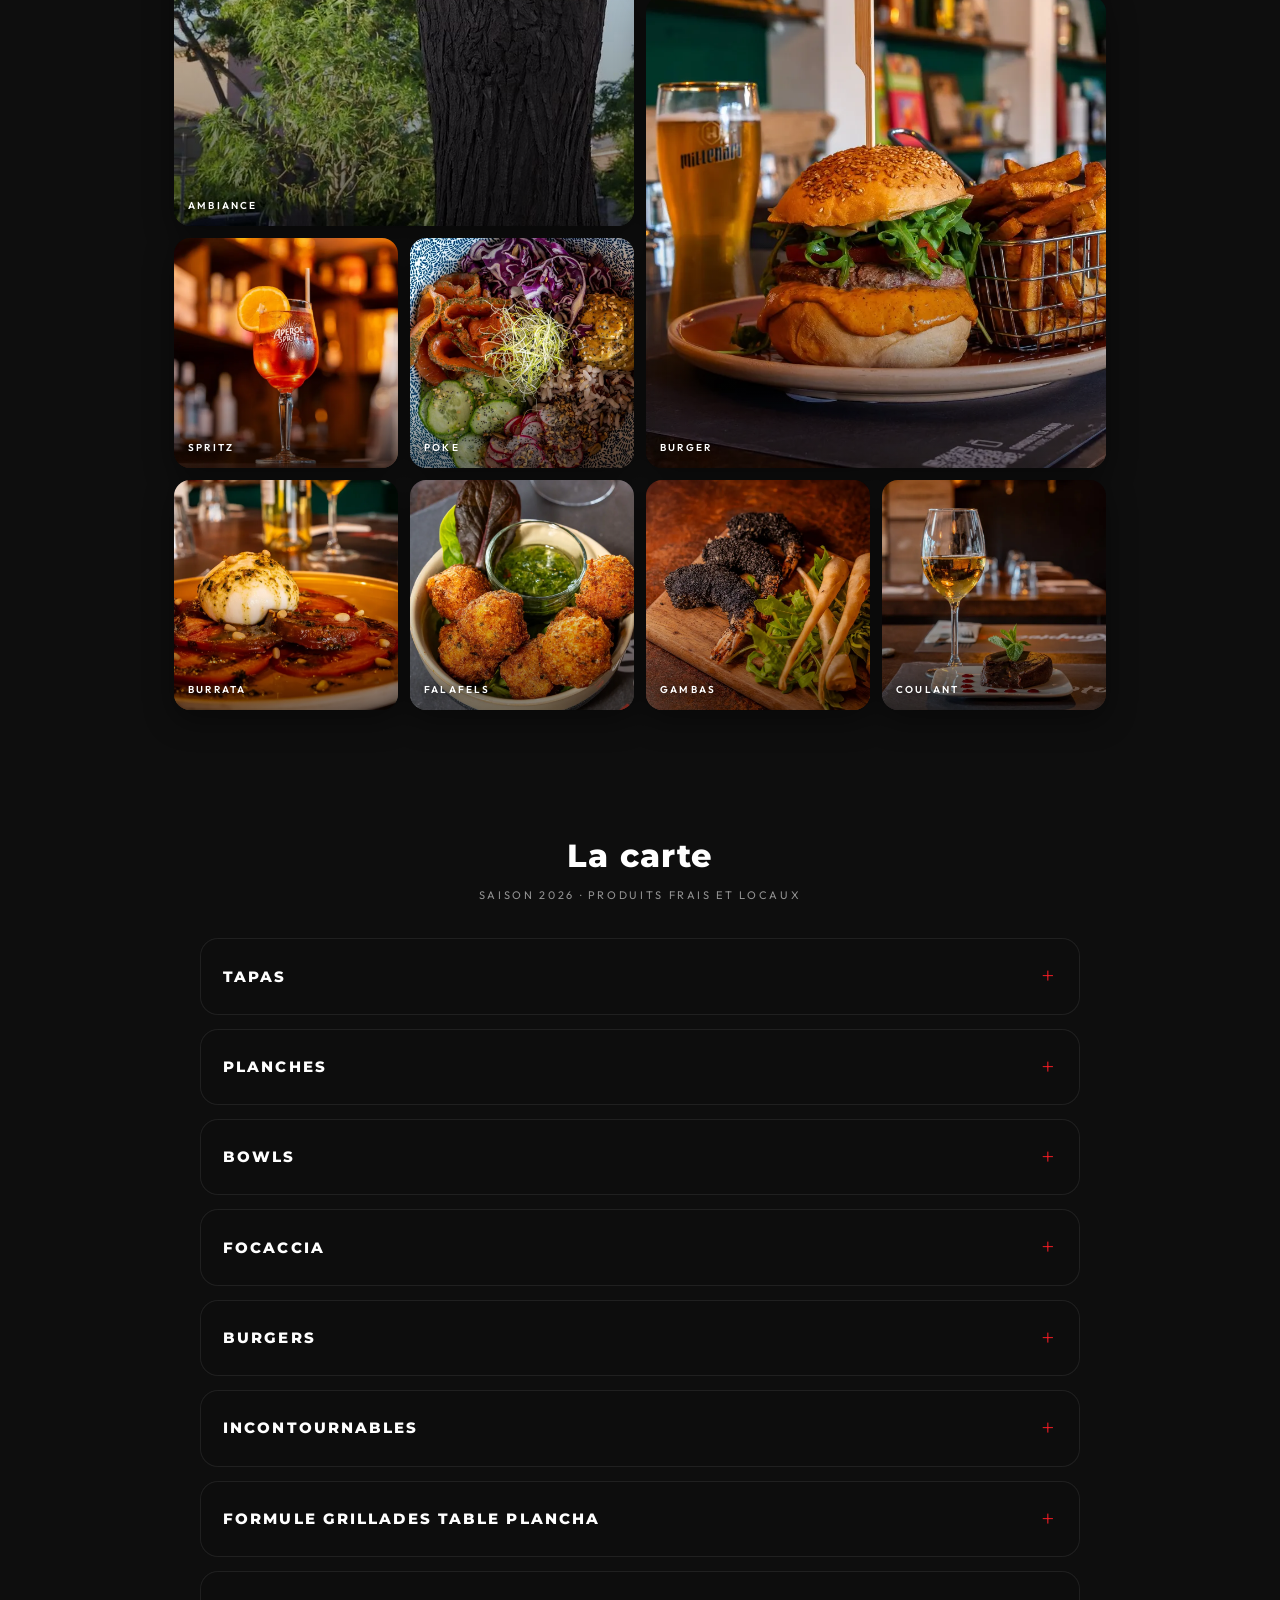
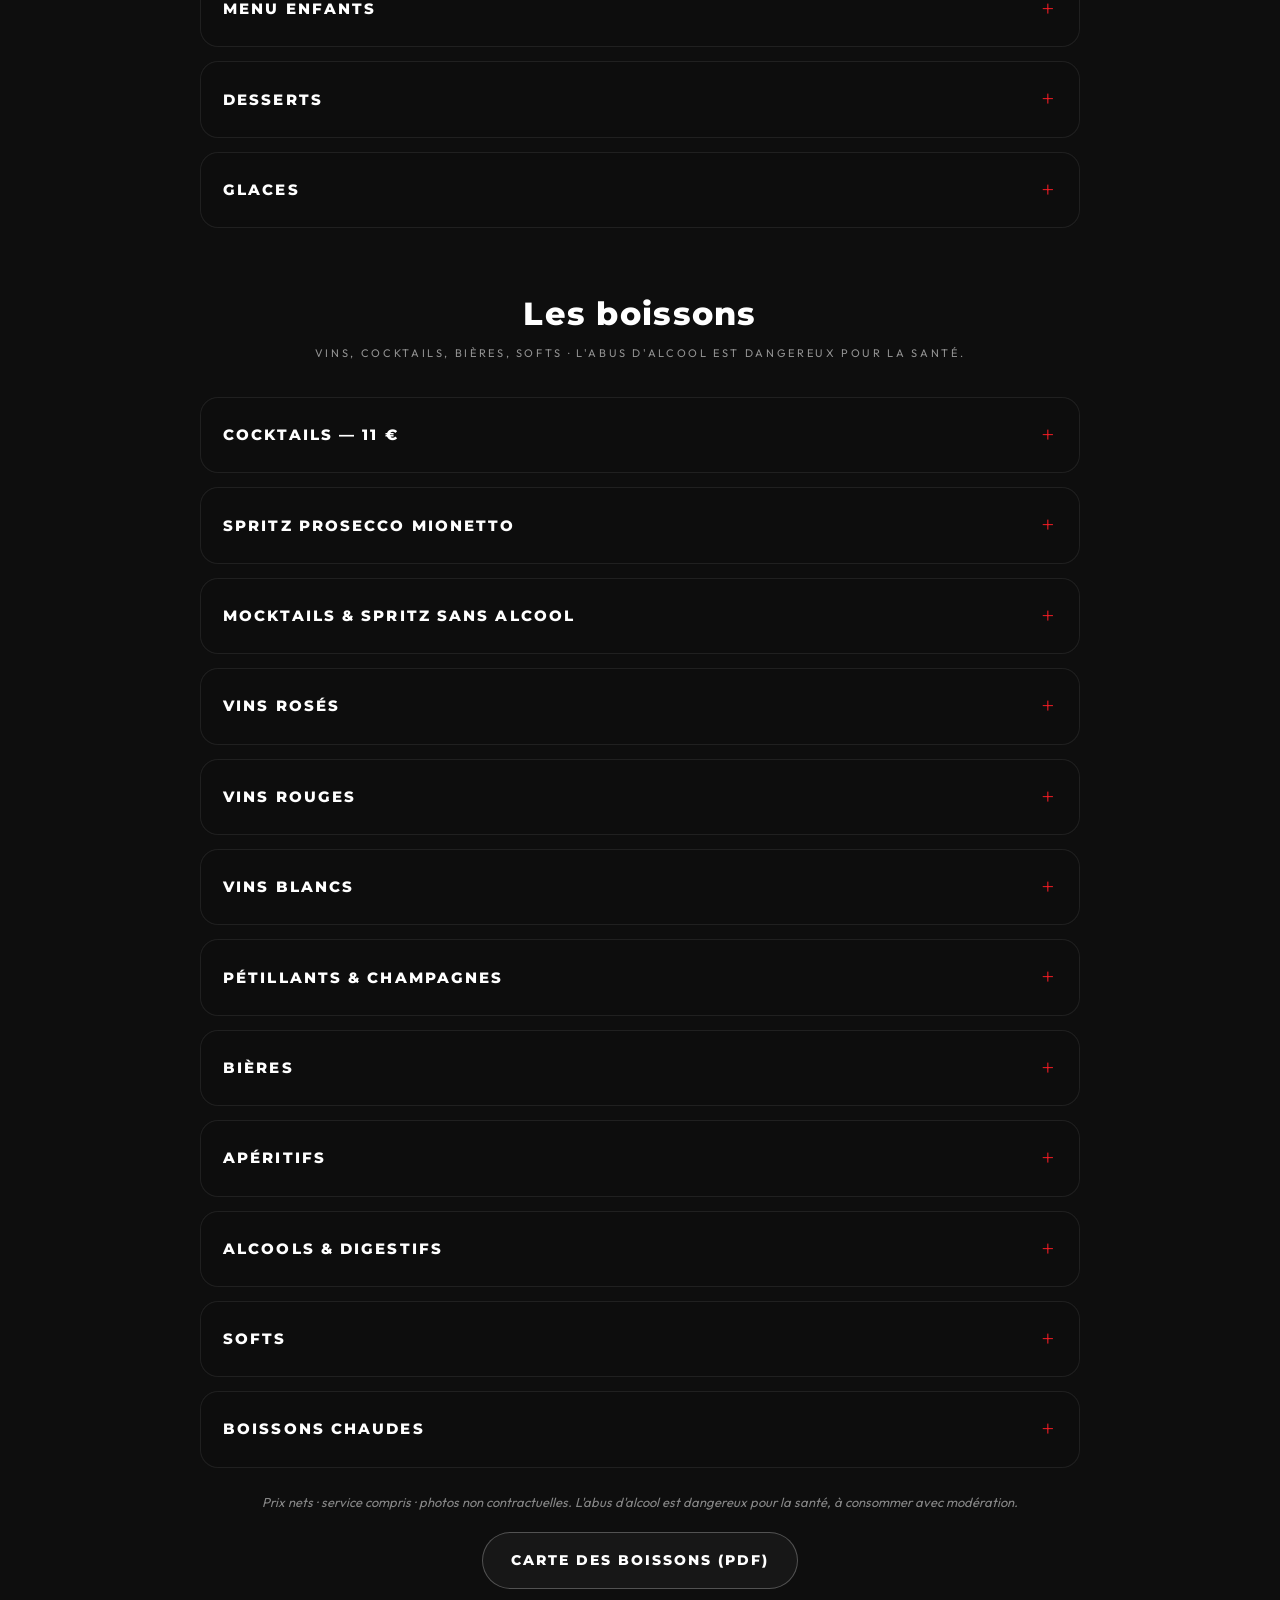
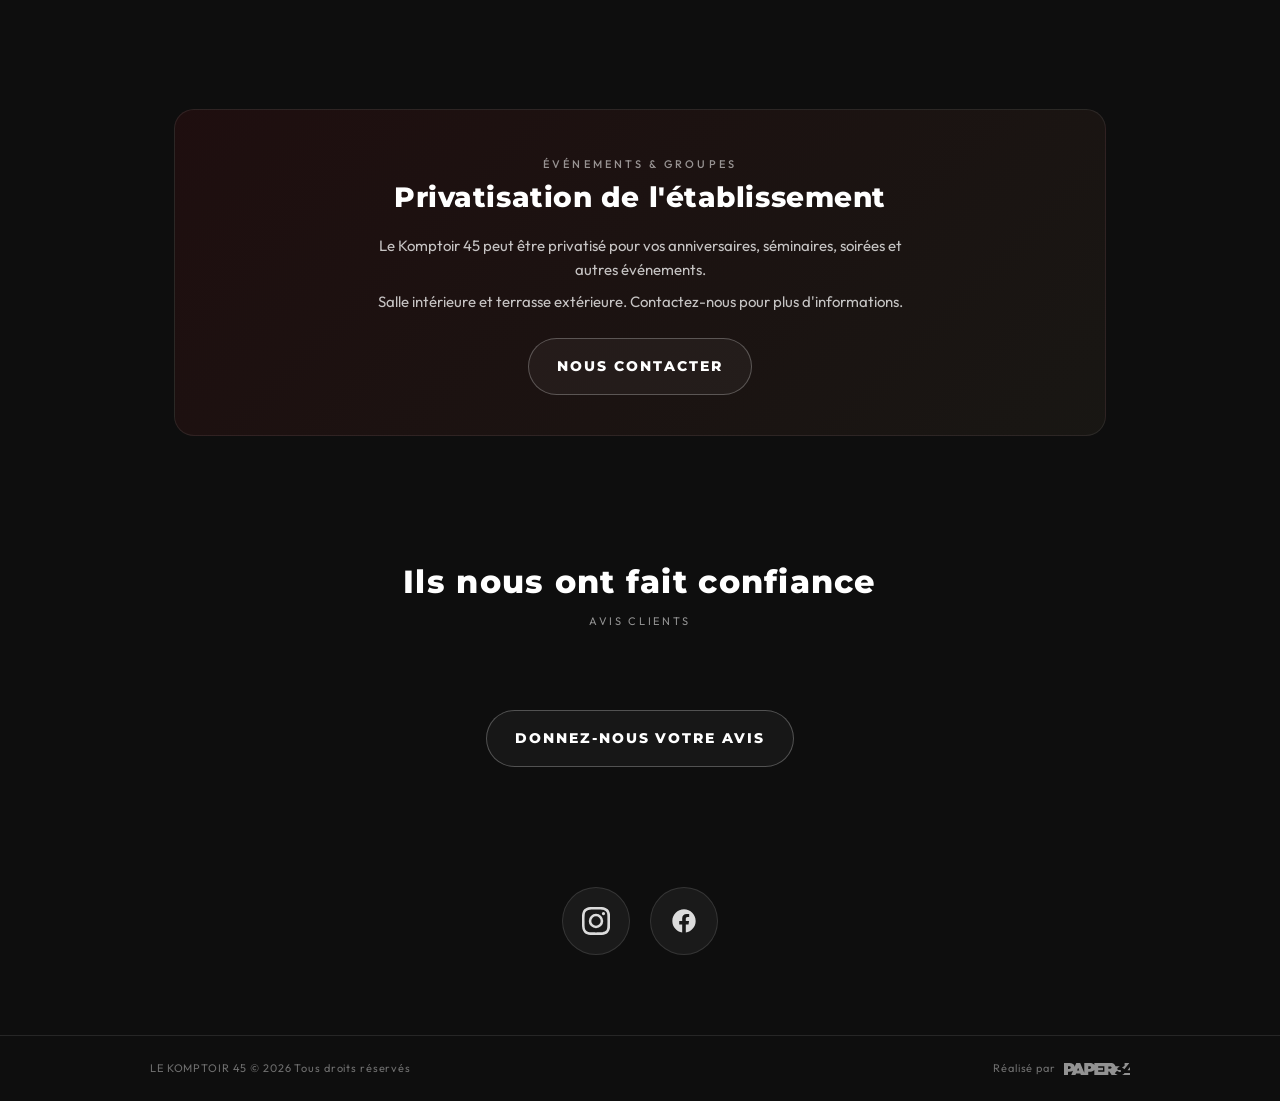
==== commit 918bca72: "SEO/GEO: llms.txt, menu et breadcrumbs vers carte HTML, meta description depoussieree, sitemap/robot" ====
--- a/index.html
+++ b/index.html
@@ -5,7 +5,7 @@
   <title>Le Komptoir 45 — Restaurant Cap d'Agde, Mail de Rochelongue | Tapas, Planches, Grillades</title>
 
   <!-- ============ SEO ============ -->
-  <meta name="description" content="Restaurant Le Komptoir 45 au Mail de Rochelongue, Cap d'Agde (34300). Tapas ibériques, planches, bowls, focaccias, burgers et grillades à la plancha. Produits frais et locaux, options végétariennes et véganes. Ouvert dès 18h, restauration à partir de 19h. Ouvert tous les jours. Réservation 04 67 39 81 31."/>
+  <meta name="description" content="Restaurant Le Komptoir 45 au Mail de Rochelongue, Cap d'Agde (34300). Tapas ibériques, planches, bowls, focaccias, burgers et grillades à la plancha. Produits frais et locaux, options végétariennes et véganes. Ouvert tous les jours de 18h à 1h, restauration à partir de 19h. Réservation 04 67 39 81 31."/>
   <meta name="keywords" content="restaurant Cap d'Agde, restaurant Mail de Rochelongue, Le Komptoir 45, tapas Cap d'Agde, planches ibériques Agde, restaurant bord de mer Cap d'Agde, plancha Cap d'Agde, restaurant végétarien Cap d'Agde, restaurant Agde 34300, poké bowl Agde, burger Cap d'Agde, restaurant Rochelongue"/>
   <meta name="author" content="Le Komptoir 45"/>
   <meta name="robots" content="index, follow, max-image-preview:large, max-snippet:-1, max-video-preview:-1"/>
@@ -85,7 +85,7 @@
       "opens": "18:00",
       "closes": "01:00"
     }],
-    "menu": "https://lekomptoir45.fr/assets/textes-a4-lekomptoir45.pdf",
+    "menu": "https://lekomptoir45.fr/#carte",
     "hasMenu": {
       "@type": "Menu",
       "name": "Carte Le Komptoir 45",
@@ -214,8 +214,8 @@
     "@type":"BreadcrumbList",
     "itemListElement":[
       {"@type":"ListItem","position":1,"name":"Accueil","item":"https://lekomptoir45.fr/"},
-      {"@type":"ListItem","position":2,"name":"Carte","item":"https://lekomptoir45.fr/assets/textes-a4-lekomptoir45.pdf"},
-      {"@type":"ListItem","position":3,"name":"Boissons","item":"https://lekomptoir45.fr/assets/boissons-lekomptoir45.pdf"}
+      {"@type":"ListItem","position":2,"name":"Carte","item":"https://lekomptoir45.fr/#carte"},
+      {"@type":"ListItem","position":3,"name":"Boissons","item":"https://lekomptoir45.fr/#boissons"}
     ]
   }
   </script>
@@ -765,7 +765,7 @@
 
       </div>
 
-      <div class="section-head reveal" style="margin-top:60px">
+      <div class="section-head reveal" id="boissons" style="margin-top:60px">
         <h2>Les boissons</h2>
         <p>Vins, cocktails, bières, softs · L'abus d'alcool est dangereux pour la santé.</p>
       </div>
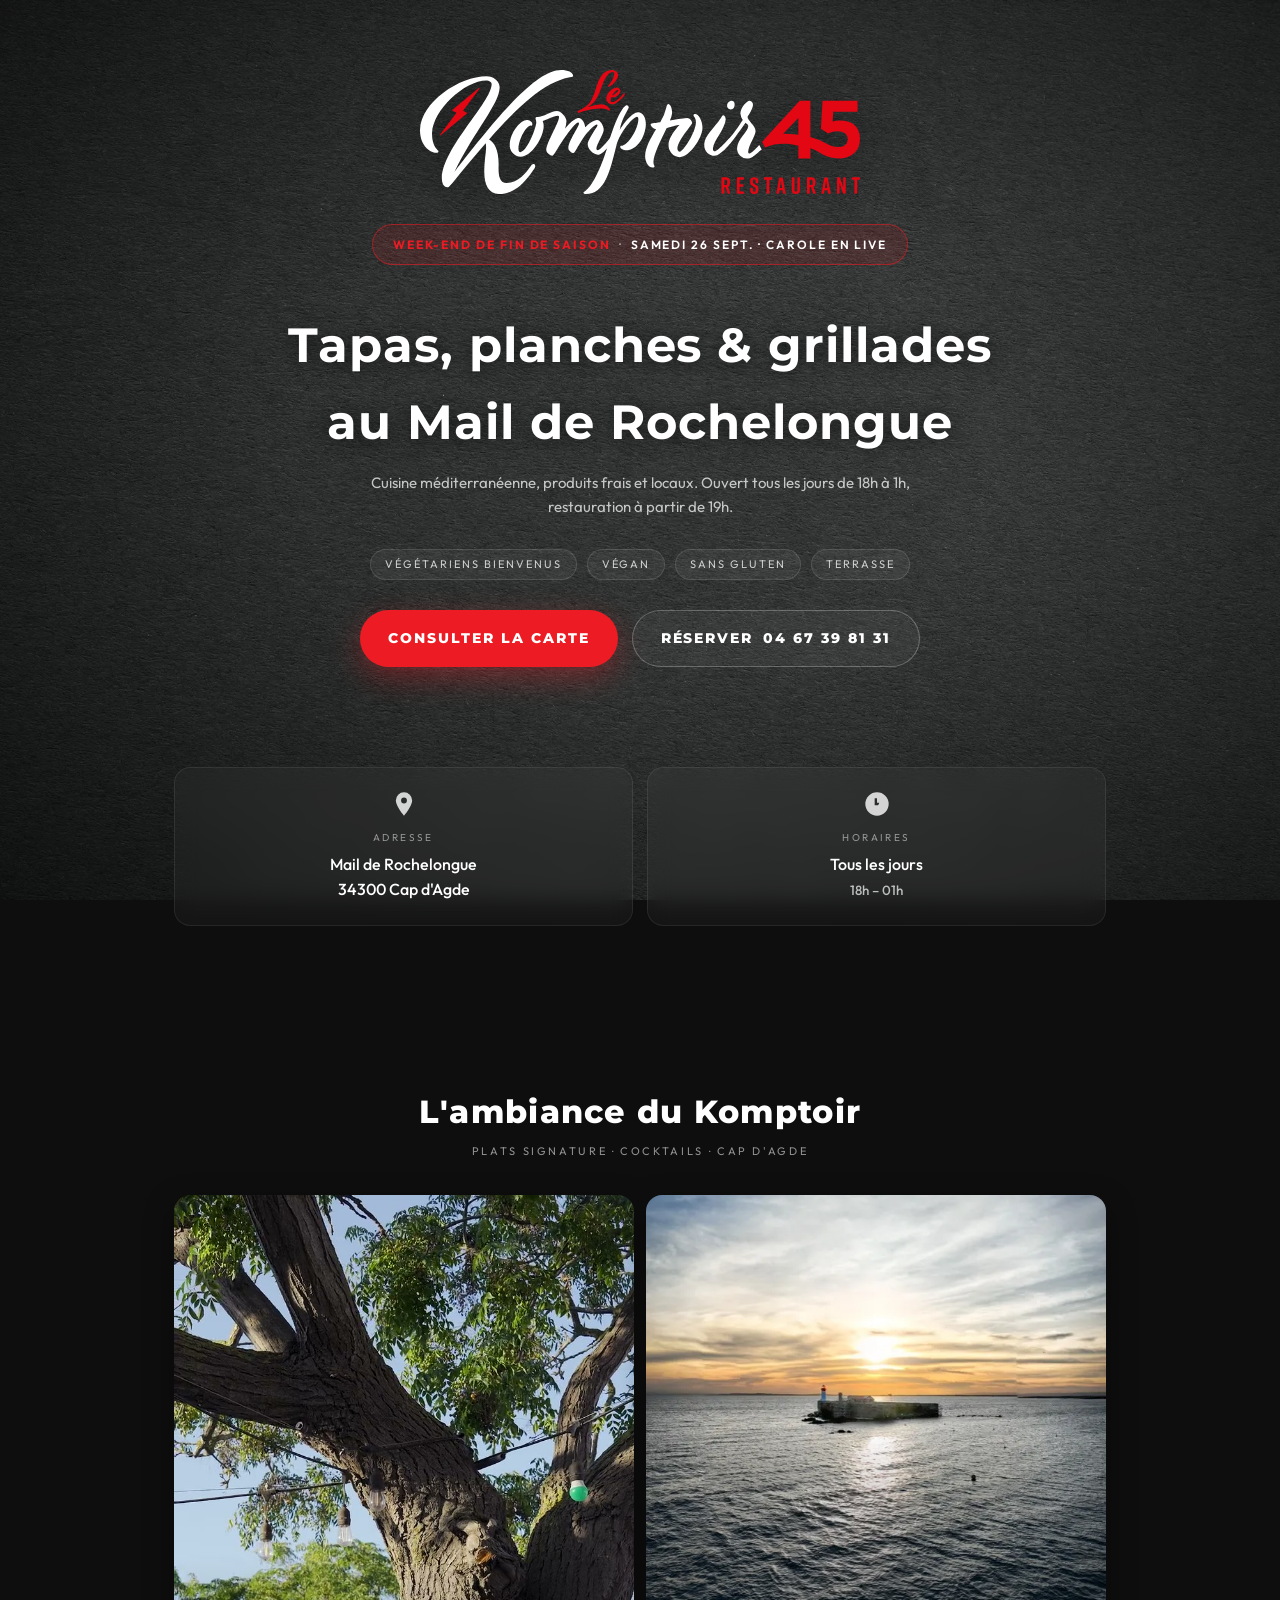
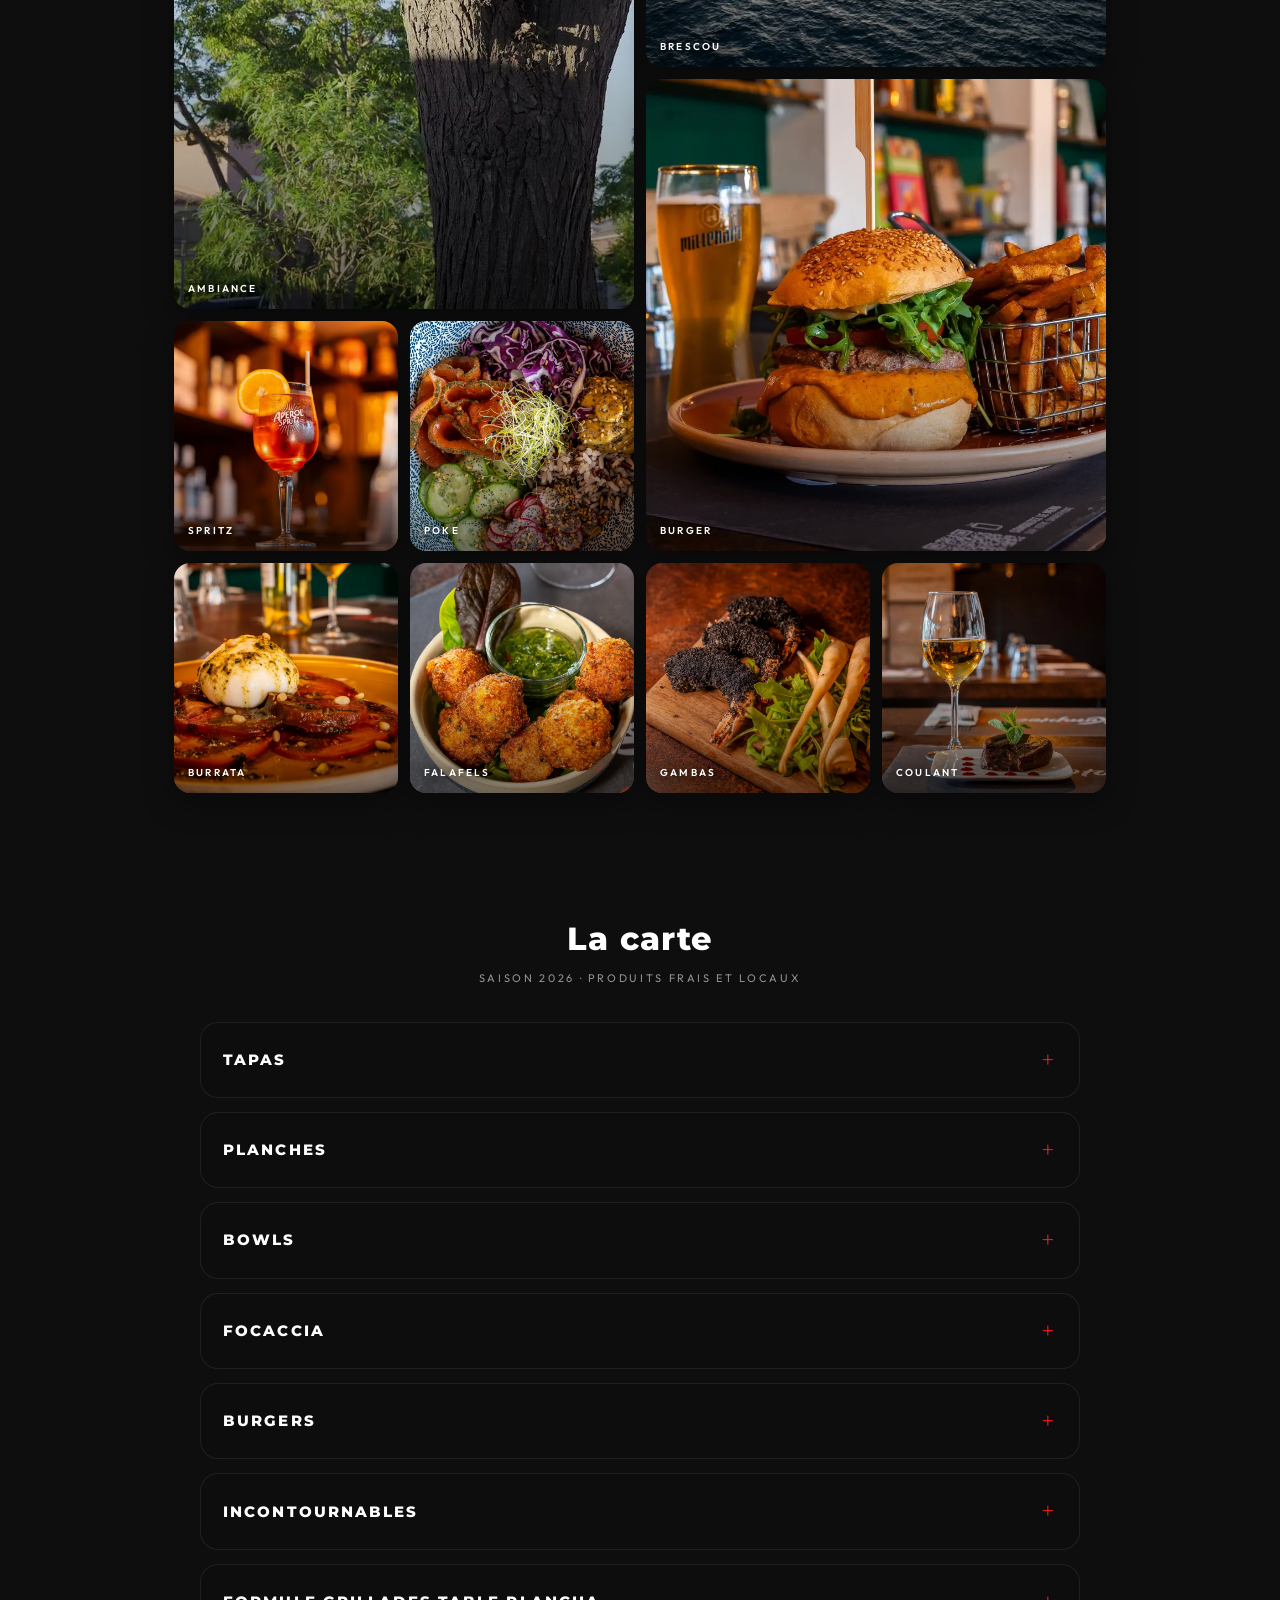
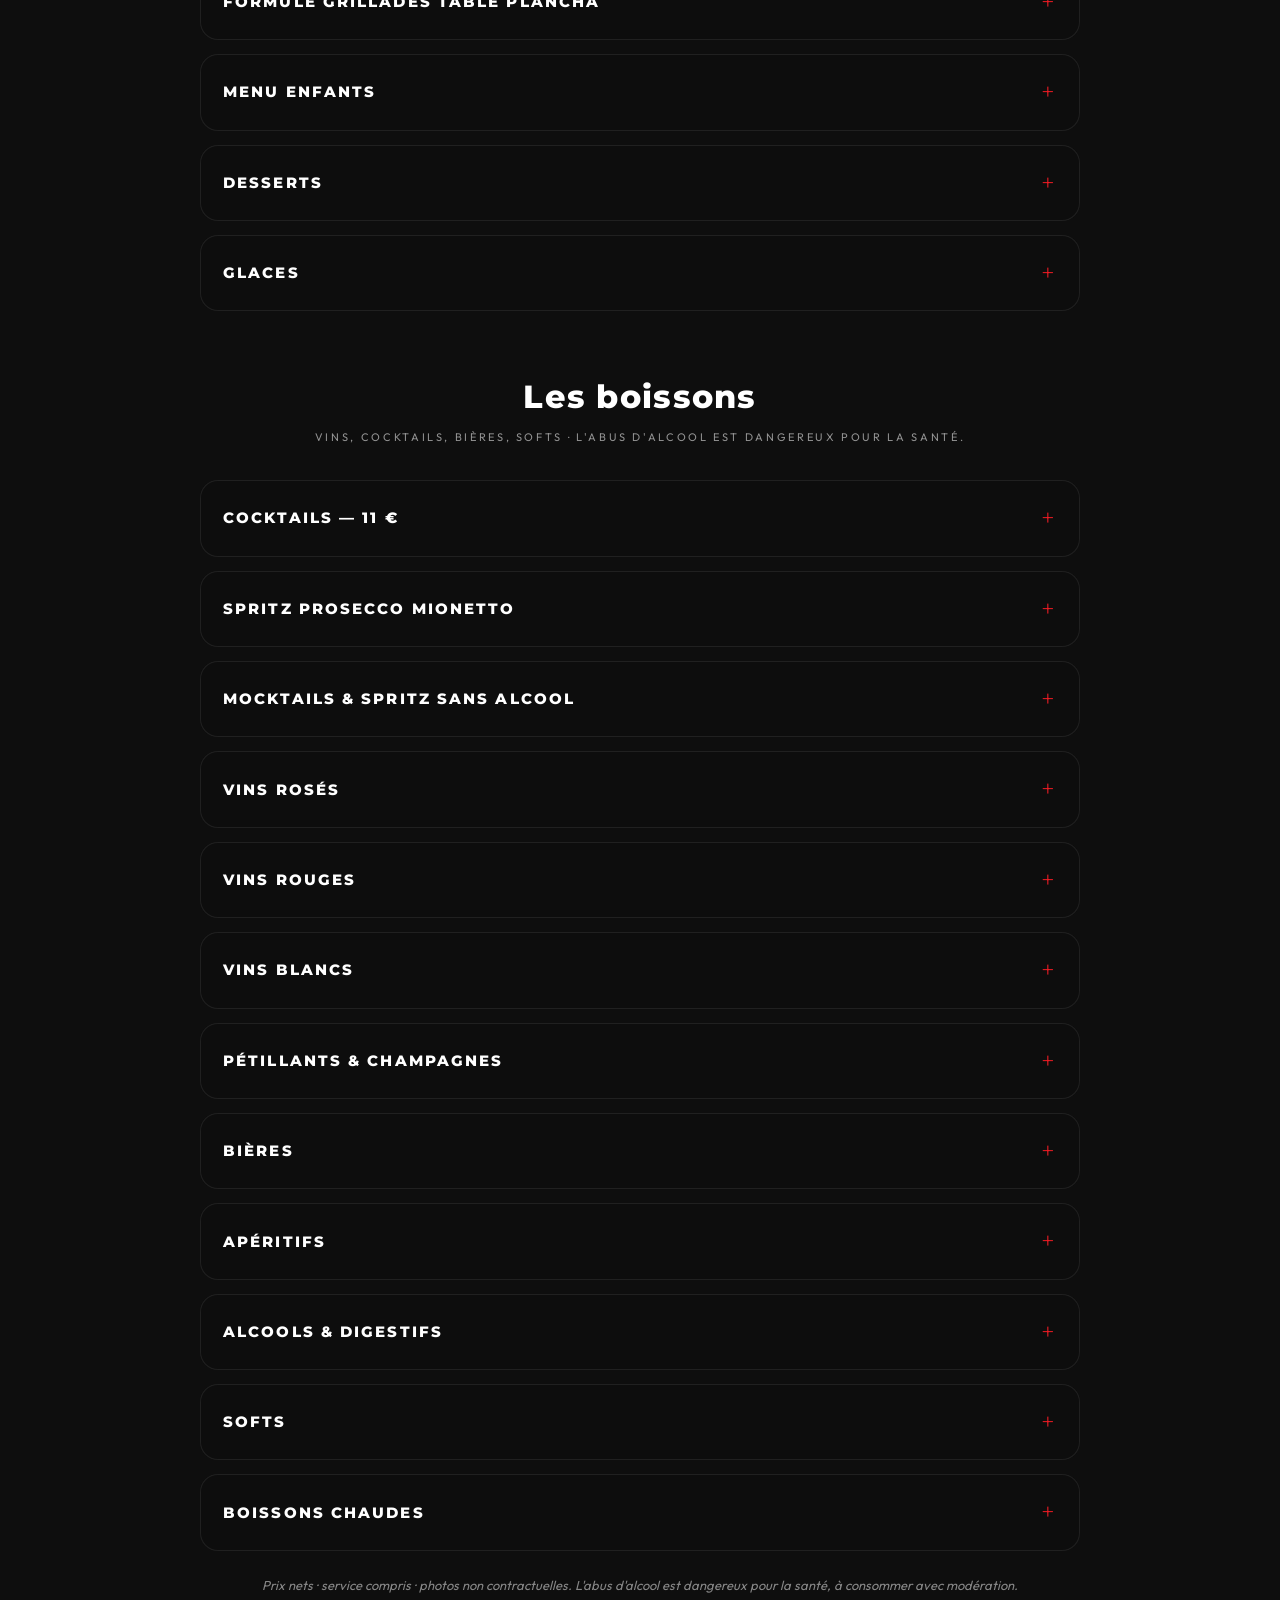
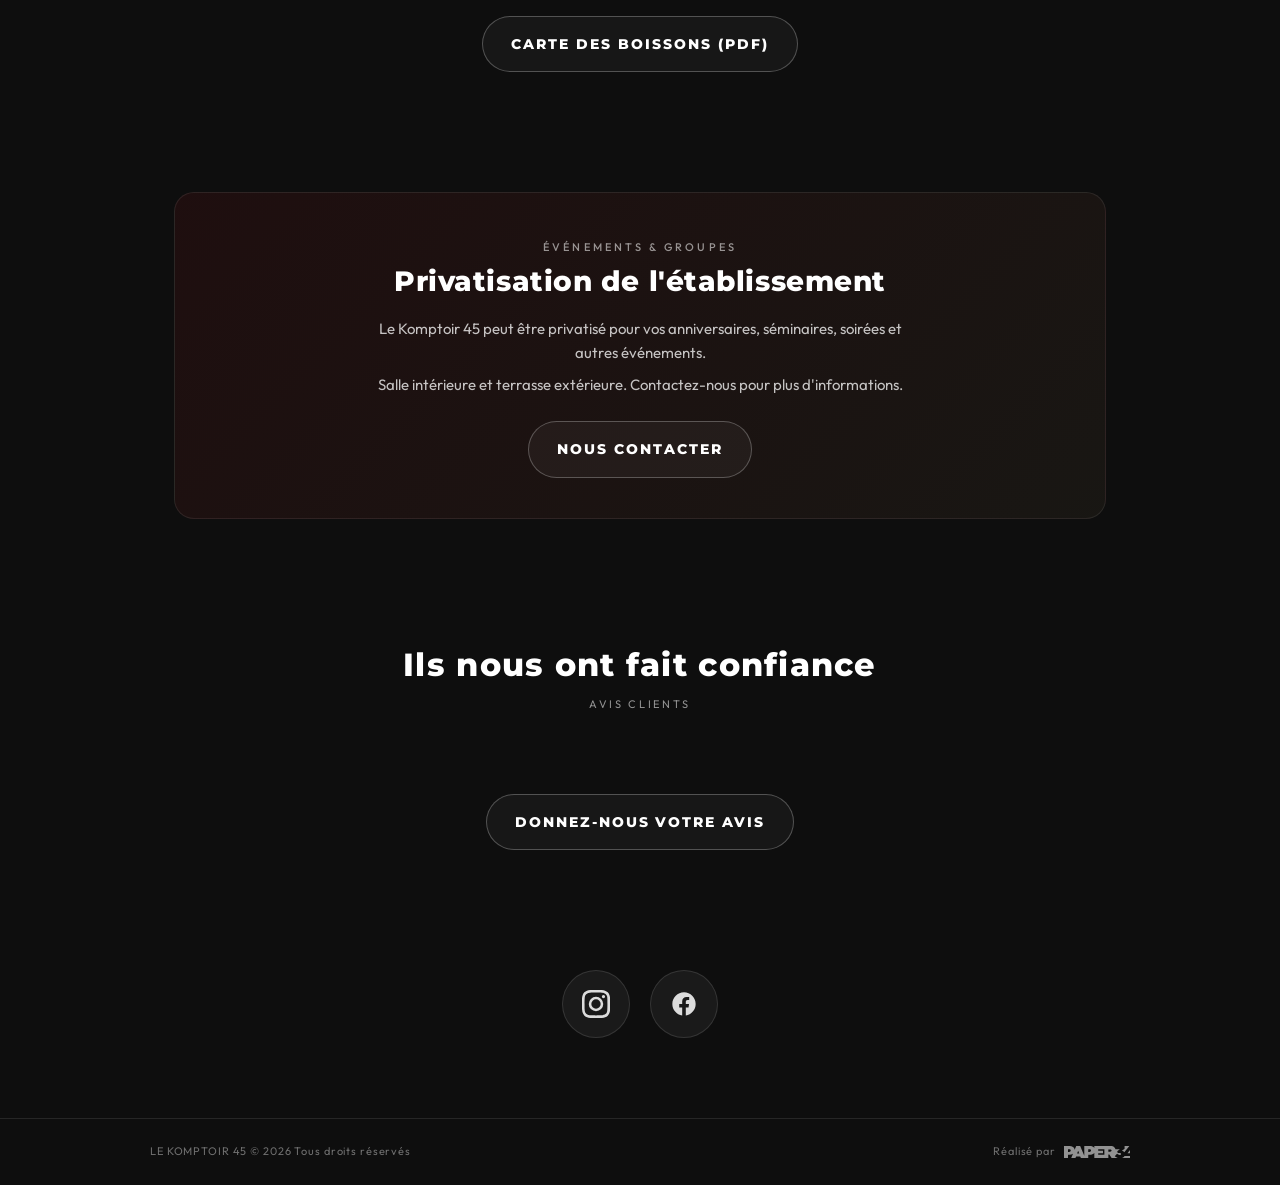
==== commit 0e2151a6: "Annonce week-end de fin de saison + Carole en live samedi 26 septembre Co-Authored-By: Claude Opus 5" ====
--- a/index.html
+++ b/index.html
@@ -24,7 +24,7 @@
   <meta property="og:type" content="restaurant.restaurant"/>
   <meta property="og:site_name" content="Le Komptoir 45"/>
   <meta property="og:title" content="Le Komptoir 45 — Restaurant au Mail de Rochelongue, Cap d'Agde"/>
-  <meta property="og:description" content="Tapas, planches ibériques, bowls, focaccias et grillades à la plancha au cœur de Cap d'Agde. Ouvert dès 18h."/>
+  <meta property="og:description" content="Tapas, planches ibériques, bowls, focaccias et grillades à la plancha au cœur de Cap d'Agde. Ouvert tous les jours de 18h à 1h."/>
   <meta property="og:url" content="https://lekomptoir45.fr/"/>
   <meta property="og:locale" content="fr_FR"/>
   <meta property="og:image" content="https://lekomptoir45.fr/images/og-lekomptoir45.jpg"/>
@@ -37,7 +37,7 @@
 
   <meta name="twitter:card" content="summary_large_image"/>
   <meta name="twitter:title" content="Le Komptoir 45 — Restaurant Cap d'Agde, Mail de Rochelongue"/>
-  <meta name="twitter:description" content="Tapas, planches, bowls et grillades à la plancha. Ouvert dès 18h."/>
+  <meta name="twitter:description" content="Tapas, planches, bowls et grillades à la plancha. Ouvert tous les jours de 18h à 1h."/>
   <meta name="twitter:image" content="https://lekomptoir45.fr/images/og-lekomptoir45.jpg"/>
 
   <link rel="icon" type="image/svg+xml" href="images/logo-lekomptoir45.svg"/>
@@ -192,6 +192,24 @@
   <script type="application/ld+json">
   {
     "@context": "https://schema.org",
+    "@type": "MusicEvent",
+    "name": "Week-end de fin de saison au Komptoir 45 — Carole en live",
+    "description": "Soirée de fin de saison au restaurant Le Komptoir 45, Mail de Rochelongue à Cap d'Agde, avec la chanteuse Carole en live le samedi soir.",
+    "startDate": "2026-09-26",
+    "endDate": "2026-09-26",
+    "eventAttendanceMode": "https://schema.org/OfflineEventAttendanceMode",
+    "eventStatus": "https://schema.org/EventScheduled",
+    "location": { "@type": "Place", "name": "Le Komptoir 45 — Mail de Rochelongue",
+      "address": { "@type": "PostalAddress", "streetAddress": "Mail de Rochelongue", "addressLocality": "Cap d'Agde", "postalCode": "34300", "addressCountry": "FR" } },
+    "performer": { "@type": "Person", "name": "Carole" },
+    "image": "https://lekomptoir45.fr/images/og-lekomptoir45.jpg",
+    "organizer": { "@id": "https://lekomptoir45.fr/#organization" }
+  }
+  </script>
+
+  <script type="application/ld+json">
+  {
+    "@context": "https://schema.org",
     "@type": "FAQPage",
     "mainEntity": [
       { "@type": "Question", "name": "Où se trouve Le Komptoir 45 à Cap d'Agde ?", "acceptedAnswer": { "@type": "Answer", "text": "Le Komptoir 45 est situé Mail de Rochelongue, 34300 Cap d'Agde, à proximité immédiate de la plage." } },
@@ -579,7 +597,12 @@
     <div class="wrap">
       <img class="logo" src="images/logo-lekomptoir45.svg" alt="Le Komptoir 45 — Cap d'Agde"/>
 
-<h1>Tapas, planches &amp; grillades au Mail&nbsp;de&nbsp;Rochelongue</h1>
+<div class="hero-banner">
+        <span class="nowrap"><strong>Week-end de fin de saison</strong></span>
+        <span class="nowrap">Samedi 26 sept. · Carole en live</span>
+      </div>
+
+      <h1>Tapas, planches &amp; grillades au Mail&nbsp;de&nbsp;Rochelongue</h1>
       <p class="hero-sub">Cuisine méditerranéenne, produits frais et locaux. Ouvert tous les jours de 18h à 1h, restauration à partir de 19h.</p>
 
       <div class="hero-tags">
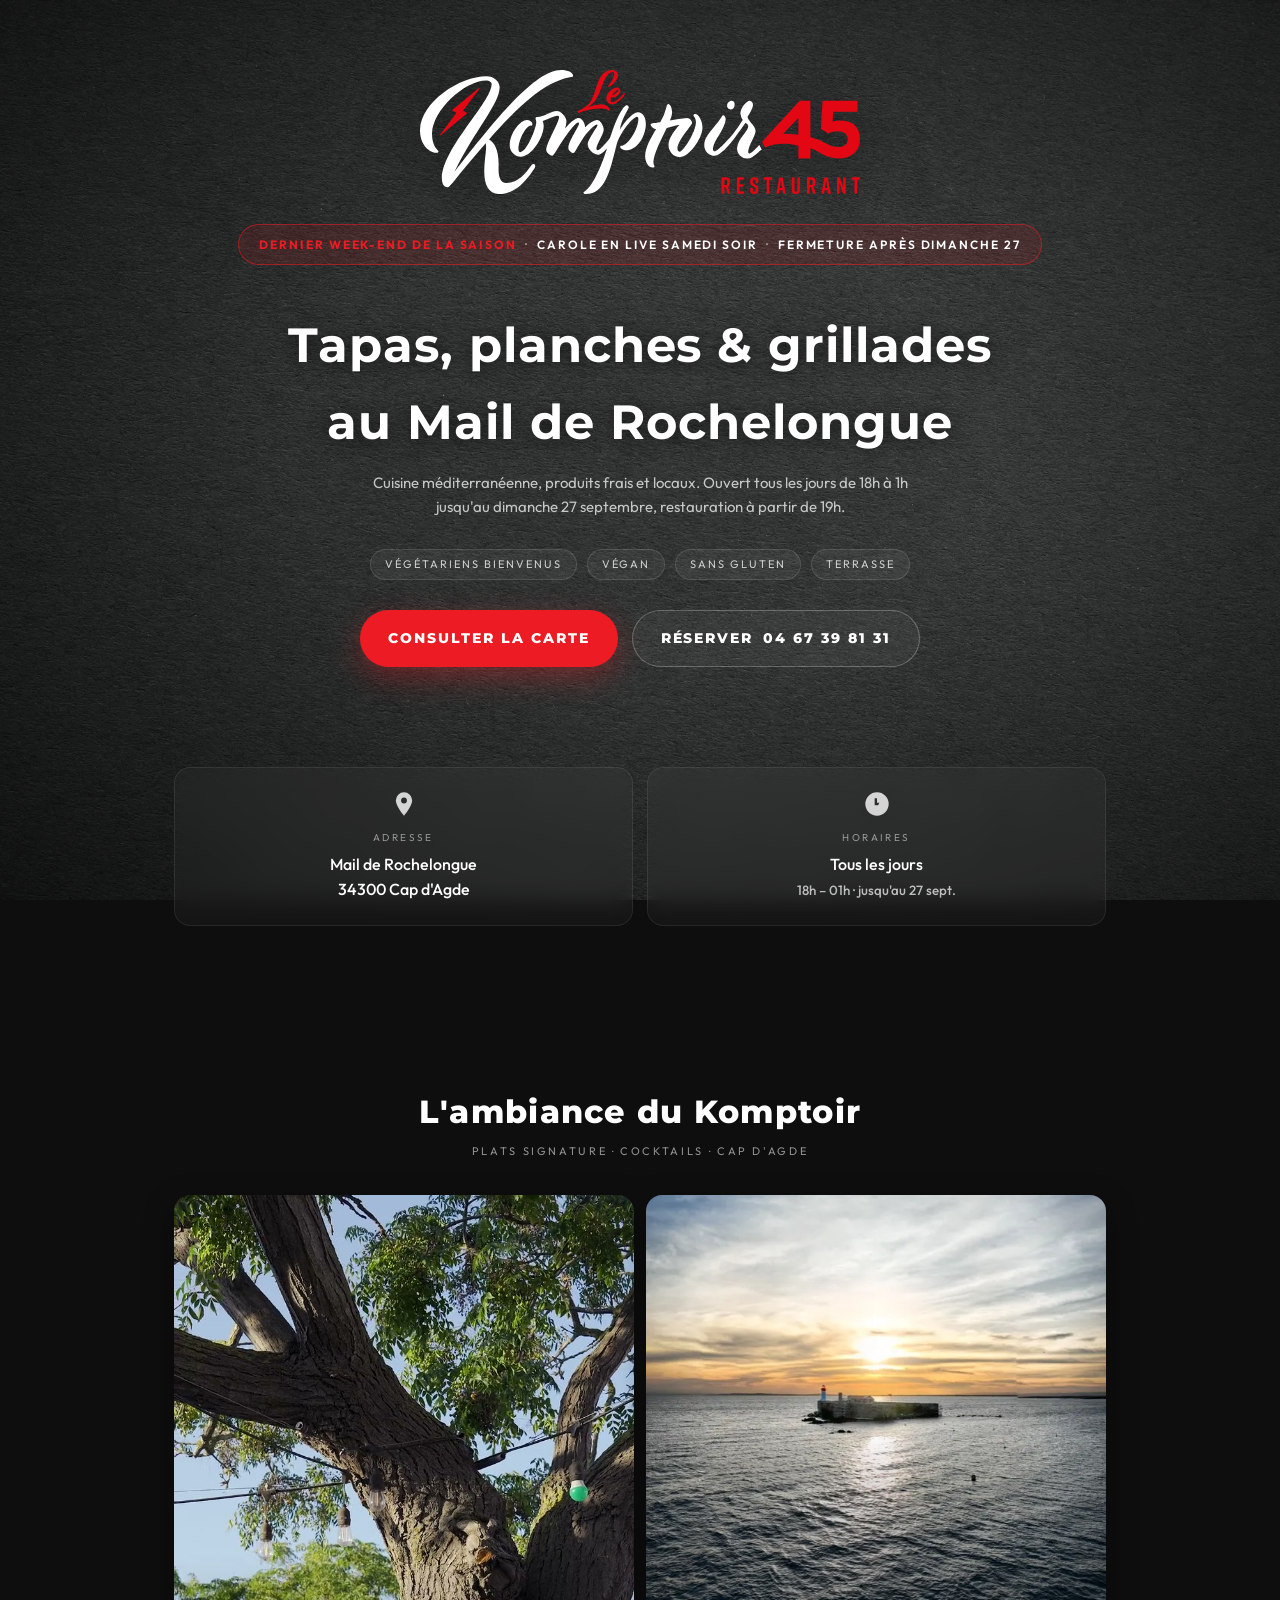
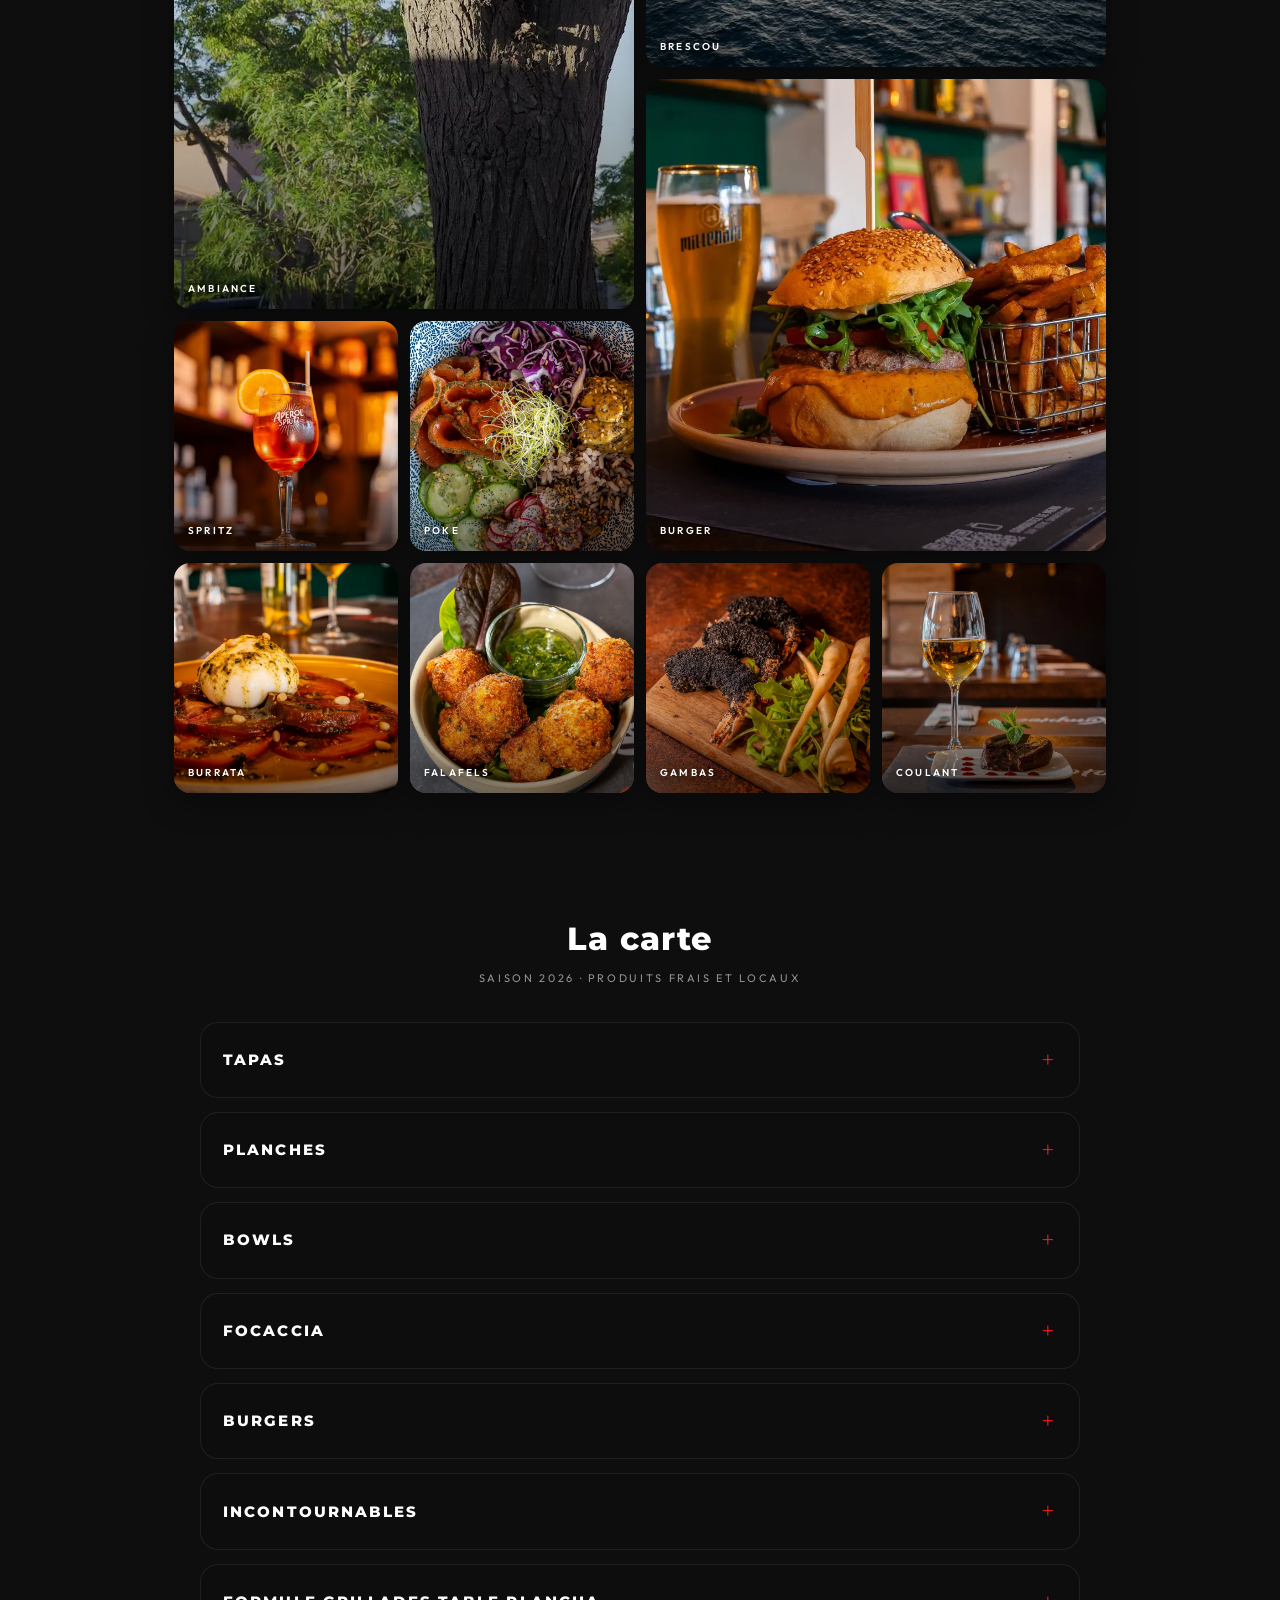
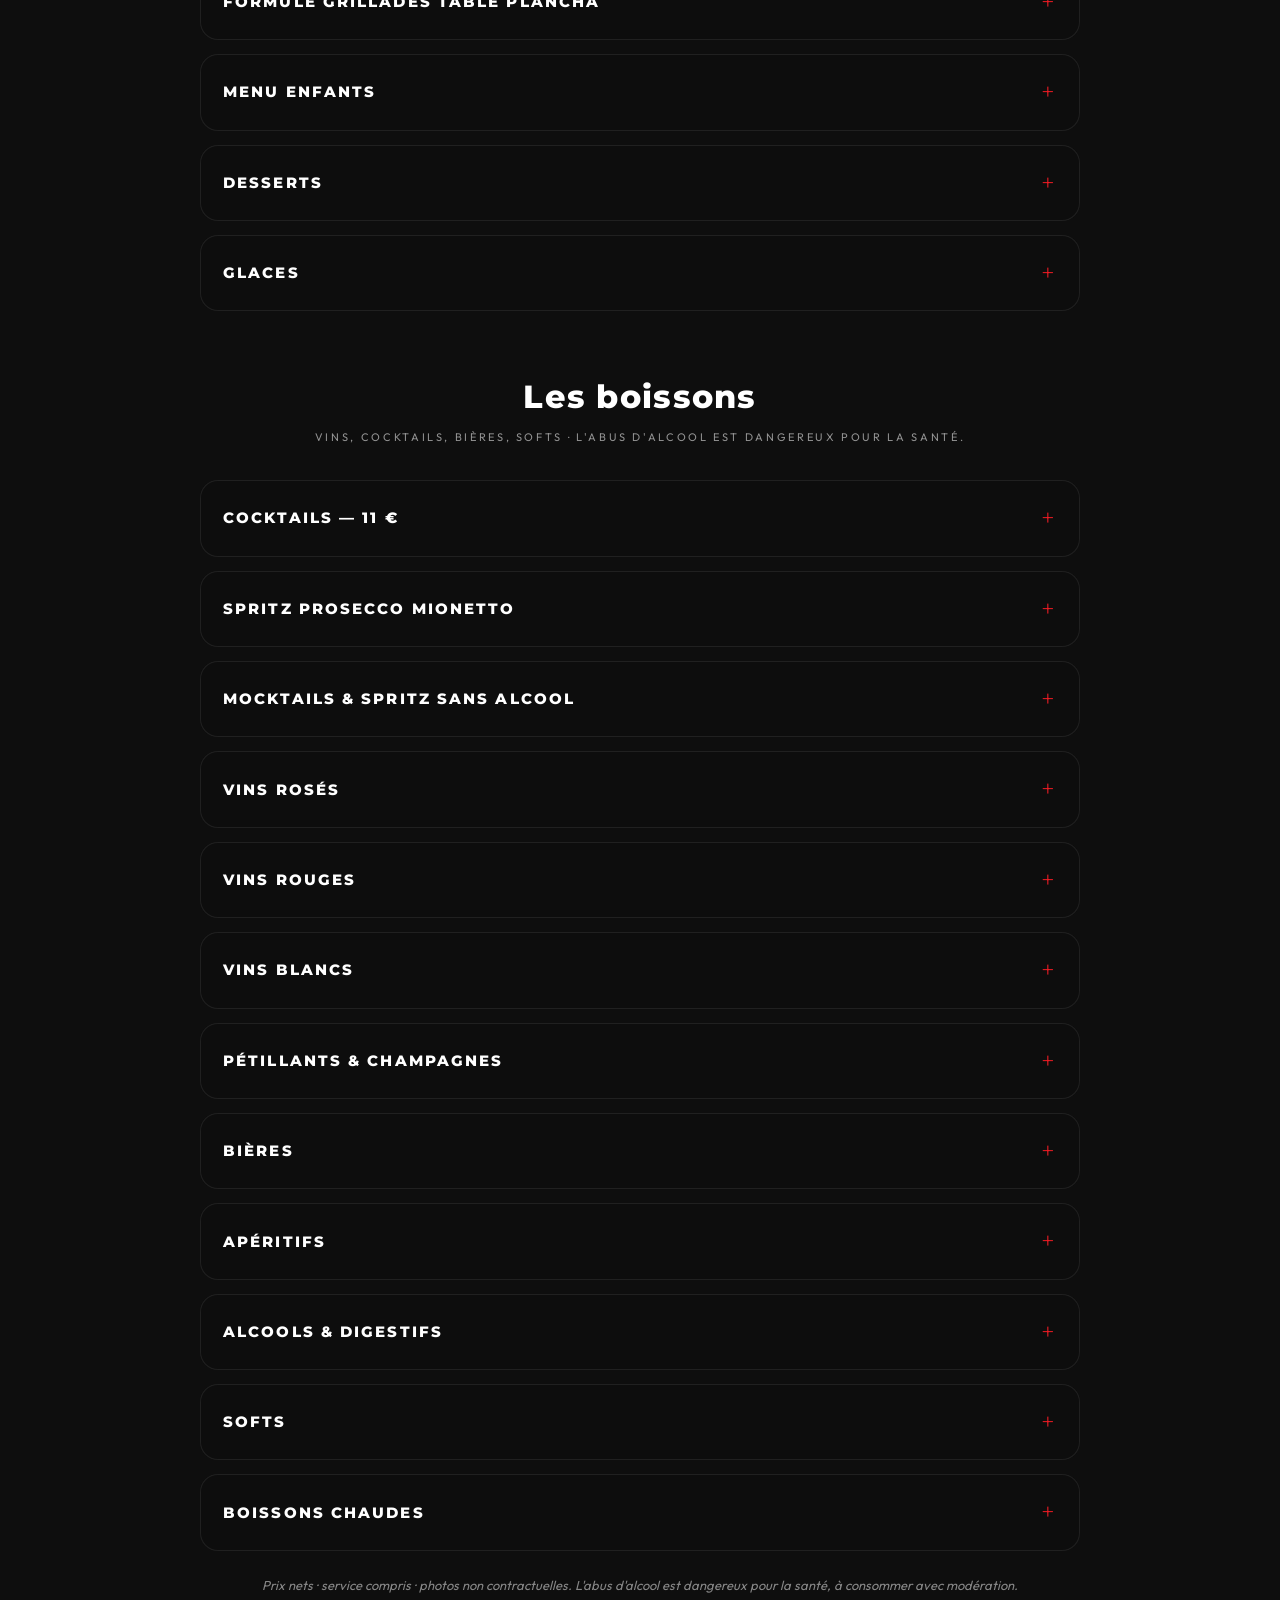
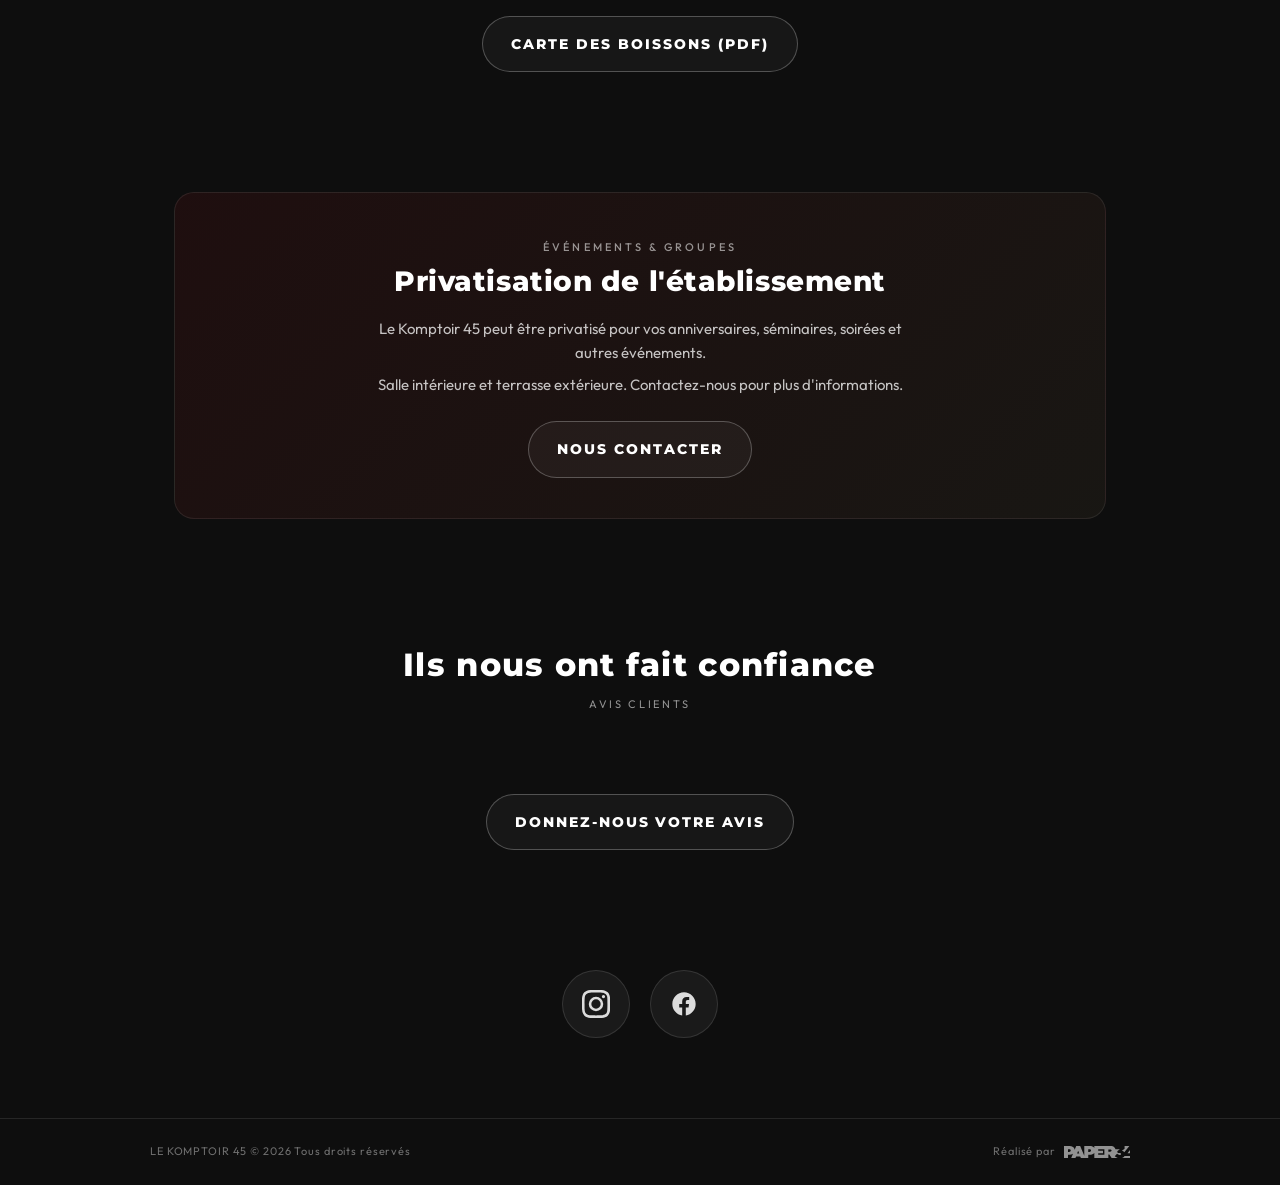
==== commit 40170f09: "Fin de saison : ouvert jusqu'au dimanche 27 septembre, fermeture ensuite Co-Authored-By: Claude Opus" ====
--- a/index.html
+++ b/index.html
@@ -5,7 +5,7 @@
   <title>Le Komptoir 45 — Restaurant Cap d'Agde, Mail de Rochelongue | Tapas, Planches, Grillades</title>
 
   <!-- ============ SEO ============ -->
-  <meta name="description" content="Restaurant Le Komptoir 45 au Mail de Rochelongue, Cap d'Agde (34300). Tapas ibériques, planches, bowls, focaccias, burgers et grillades à la plancha. Produits frais et locaux, options végétariennes et véganes. Ouvert tous les jours de 18h à 1h, restauration à partir de 19h. Réservation 04 67 39 81 31."/>
+  <meta name="description" content="Restaurant Le Komptoir 45 au Mail de Rochelongue, Cap d'Agde (34300). Tapas ibériques, planches, bowls, focaccias, burgers et grillades à la plancha. Produits frais et locaux, options végétariennes et véganes. Ouvert tous les jours de 18h à 1h jusqu'au dimanche 27 septembre. Réservation 04 67 39 81 31."/>
   <meta name="keywords" content="restaurant Cap d'Agde, restaurant Mail de Rochelongue, Le Komptoir 45, tapas Cap d'Agde, planches ibériques Agde, restaurant bord de mer Cap d'Agde, plancha Cap d'Agde, restaurant végétarien Cap d'Agde, restaurant Agde 34300, poké bowl Agde, burger Cap d'Agde, restaurant Rochelongue"/>
   <meta name="author" content="Le Komptoir 45"/>
   <meta name="robots" content="index, follow, max-image-preview:large, max-snippet:-1, max-video-preview:-1"/>
@@ -24,7 +24,7 @@
   <meta property="og:type" content="restaurant.restaurant"/>
   <meta property="og:site_name" content="Le Komptoir 45"/>
   <meta property="og:title" content="Le Komptoir 45 — Restaurant au Mail de Rochelongue, Cap d'Agde"/>
-  <meta property="og:description" content="Tapas, planches ibériques, bowls, focaccias et grillades à la plancha au cœur de Cap d'Agde. Ouvert tous les jours de 18h à 1h."/>
+  <meta property="og:description" content="Tapas, planches ibériques, bowls, focaccias et grillades à la plancha au cœur de Cap d'Agde. Dernier week-end de la saison : ouvert jusqu'au dimanche 27 septembre."/>
   <meta property="og:url" content="https://lekomptoir45.fr/"/>
   <meta property="og:locale" content="fr_FR"/>
   <meta property="og:image" content="https://lekomptoir45.fr/images/og-lekomptoir45.jpg"/>
@@ -37,7 +37,7 @@
 
   <meta name="twitter:card" content="summary_large_image"/>
   <meta name="twitter:title" content="Le Komptoir 45 — Restaurant Cap d'Agde, Mail de Rochelongue"/>
-  <meta name="twitter:description" content="Tapas, planches, bowls et grillades à la plancha. Ouvert tous les jours de 18h à 1h."/>
+  <meta name="twitter:description" content="Tapas, planches, bowls et grillades à la plancha. Dernier week-end : ouvert jusqu'au dimanche 27 septembre."/>
   <meta name="twitter:image" content="https://lekomptoir45.fr/images/og-lekomptoir45.jpg"/>
 
   <link rel="icon" type="image/svg+xml" href="images/logo-lekomptoir45.svg"/>
@@ -83,7 +83,8 @@
       "@type": "OpeningHoursSpecification",
       "dayOfWeek": ["Monday","Tuesday","Wednesday","Thursday","Friday","Saturday","Sunday"],
       "opens": "18:00",
-      "closes": "01:00"
+      "closes": "01:00",
+      "validThrough": "2026-09-27"
     }],
     "menu": "https://lekomptoir45.fr/#carte",
     "hasMenu": {
@@ -213,7 +214,7 @@
     "@type": "FAQPage",
     "mainEntity": [
       { "@type": "Question", "name": "Où se trouve Le Komptoir 45 à Cap d'Agde ?", "acceptedAnswer": { "@type": "Answer", "text": "Le Komptoir 45 est situé Mail de Rochelongue, 34300 Cap d'Agde, à proximité immédiate de la plage." } },
-      { "@type": "Question", "name": "Quels sont les horaires d'ouverture ?", "acceptedAnswer": { "@type": "Answer", "text": "Le restaurant est ouvert tous les jours de 18h à 1h du matin. Restauration à partir de 19h." } },
+      { "@type": "Question", "name": "Quels sont les horaires d'ouverture ?", "acceptedAnswer": { "@type": "Answer", "text": "Le restaurant est ouvert tous les jours de 18h à 1h du matin, restauration à partir de 19h, jusqu'au dimanche 27 septembre 2026. Il ferme ensuite pour la fin de saison." } },
       { "@type": "Question", "name": "Faut-il réserver ?", "acceptedAnswer": { "@type": "Answer", "text": "La réservation est conseillée, particulièrement en haute saison. Téléphone : 04 67 39 81 31. Pour les grillades à la plancha (trilogies), la réservation est obligatoire (minimum 2 personnes)." } },
       { "@type": "Question", "name": "Proposez-vous des options végétariennes, véganes ou sans gluten ?", "acceptedAnswer": { "@type": "Answer", "text": "Oui. Falafels, houmous, guacamole, falafels bowl, burger végan et plusieurs tapas sont végans. La carte propose également des plats végétariens et sans gluten." } },
       { "@type": "Question", "name": "Quel type de cuisine proposez-vous ?", "acceptedAnswer": { "@type": "Answer", "text": "Cuisine méditerranéenne avec influences ibériques : tapas, planches, bowls, focaccias, burgers maison, grillades à la plancha, desserts maison et glaces artisanales Altiflore." } },
@@ -598,12 +599,13 @@
       <img class="logo" src="images/logo-lekomptoir45.svg" alt="Le Komptoir 45 — Cap d'Agde"/>
 
 <div class="hero-banner">
-        <span class="nowrap"><strong>Week-end de fin de saison</strong></span>
-        <span class="nowrap">Samedi 26 sept. · Carole en live</span>
+        <span class="nowrap"><strong>Dernier week-end de la saison</strong></span>
+        <span class="nowrap">Carole en live samedi soir</span>
+        <span class="nowrap">Fermeture après dimanche 27</span>
       </div>
 
       <h1>Tapas, planches &amp; grillades au Mail&nbsp;de&nbsp;Rochelongue</h1>
-      <p class="hero-sub">Cuisine méditerranéenne, produits frais et locaux. Ouvert tous les jours de 18h à 1h, restauration à partir de 19h.</p>
+      <p class="hero-sub">Cuisine méditerranéenne, produits frais et locaux. Ouvert tous les jours de 18h à 1h jusqu'au dimanche 27 septembre, restauration à partir de 19h.</p>
 
       <div class="hero-tags">
         <span class="tag">Végétariens bienvenus</span>
@@ -636,7 +638,7 @@
         <div class="info-card">
           <svg class="icon" viewBox="0 0 24 24" aria-hidden="true"><path d="M12 2a10 10 0 1 0 10 10A10 10 0 0 0 12 2zm1 11h-3V7h2v4h2z"/></svg>
           <span class="label">Horaires</span>
-          <span class="value">Tous les jours<br><small style="opacity:.7">18h – 01h</small></span>
+          <span class="value">Tous les jours<br><small style="opacity:.7">18h – 01h · jusqu'au 27 sept.</small></span>
         </div>
       </div>
     </div>
